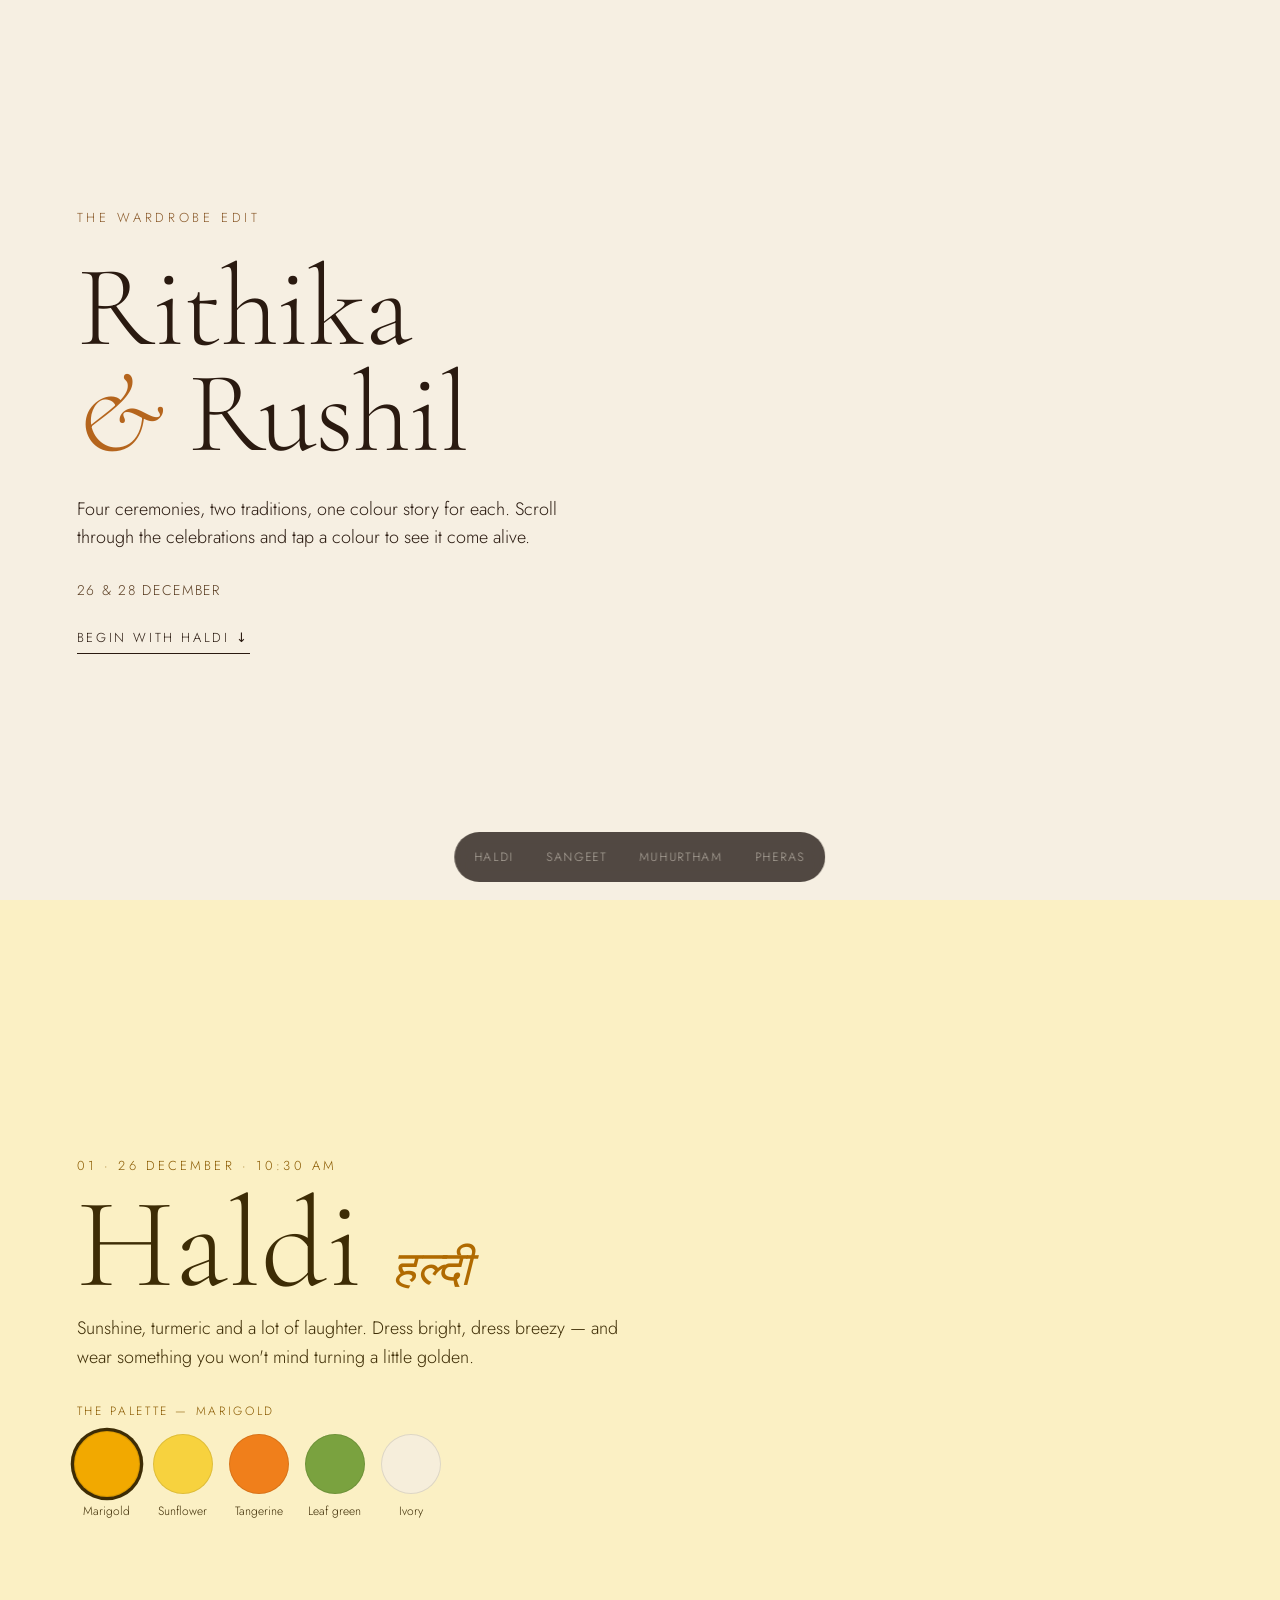
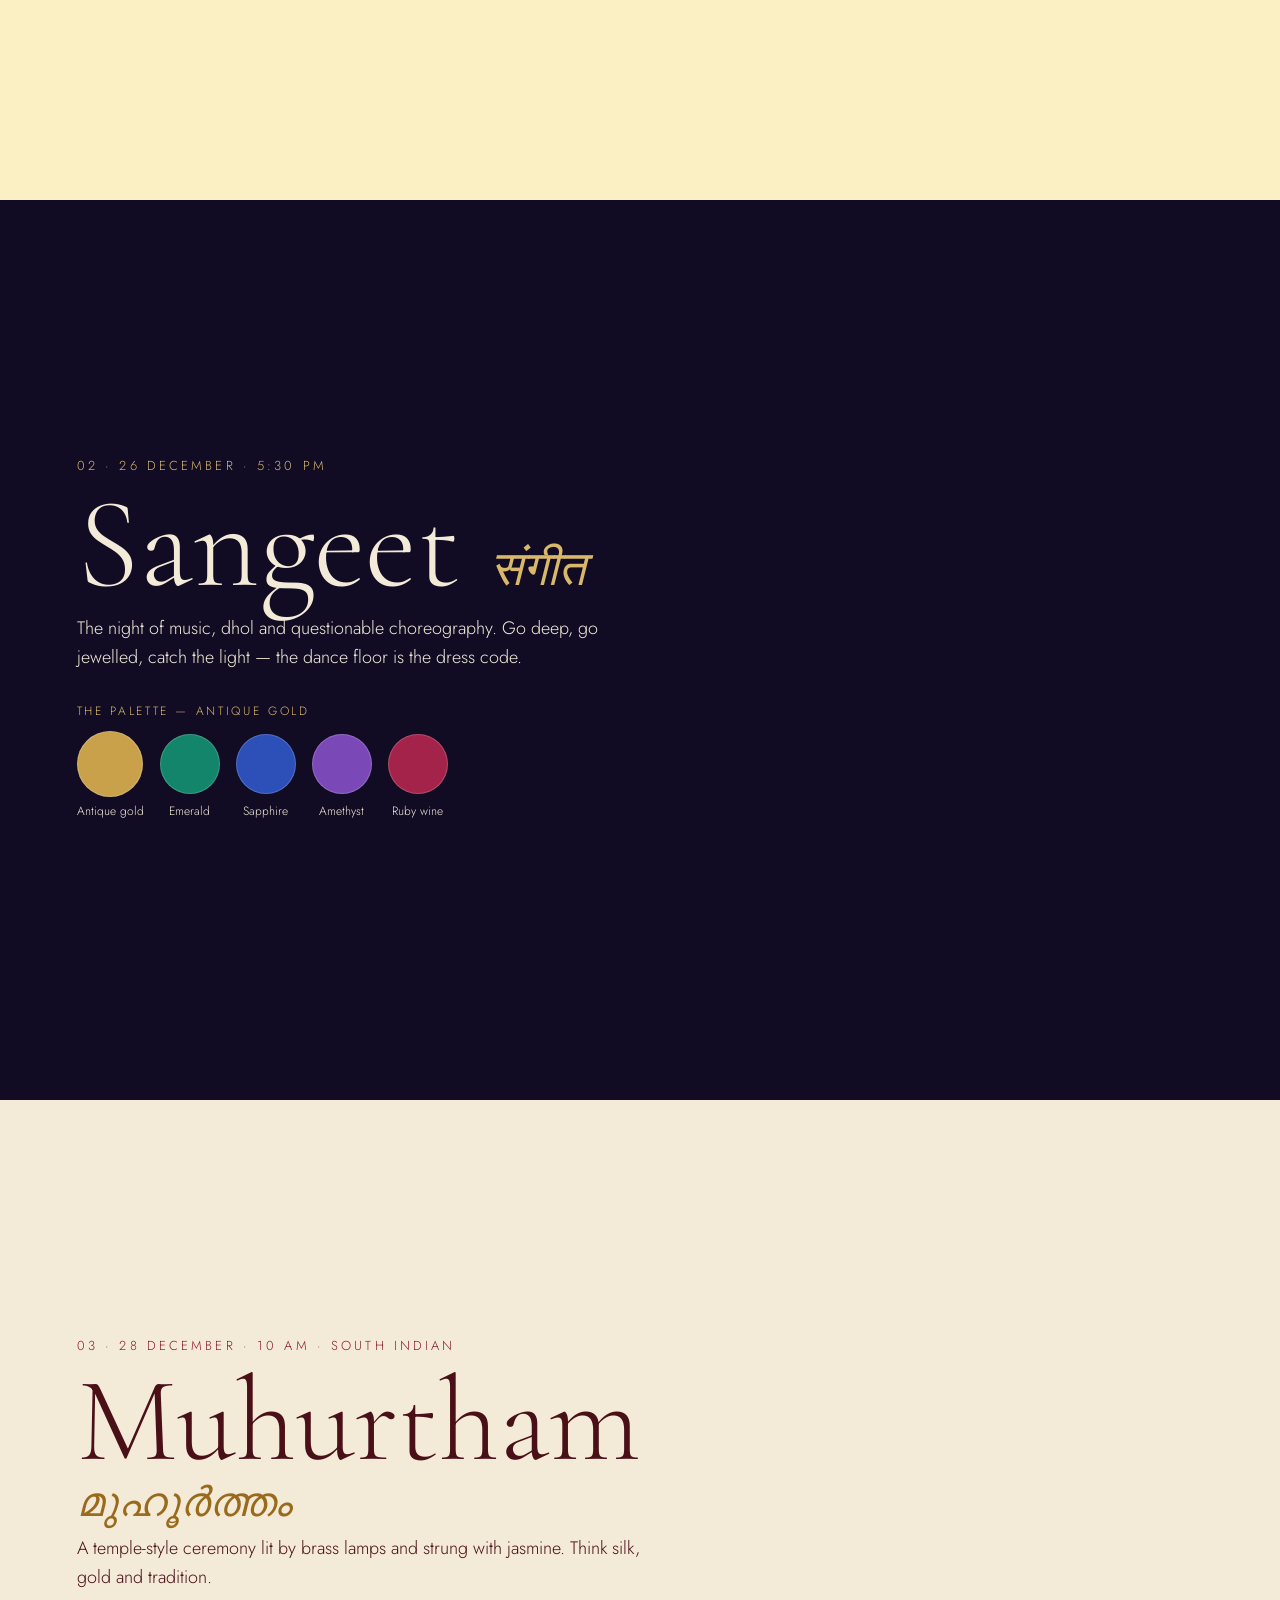
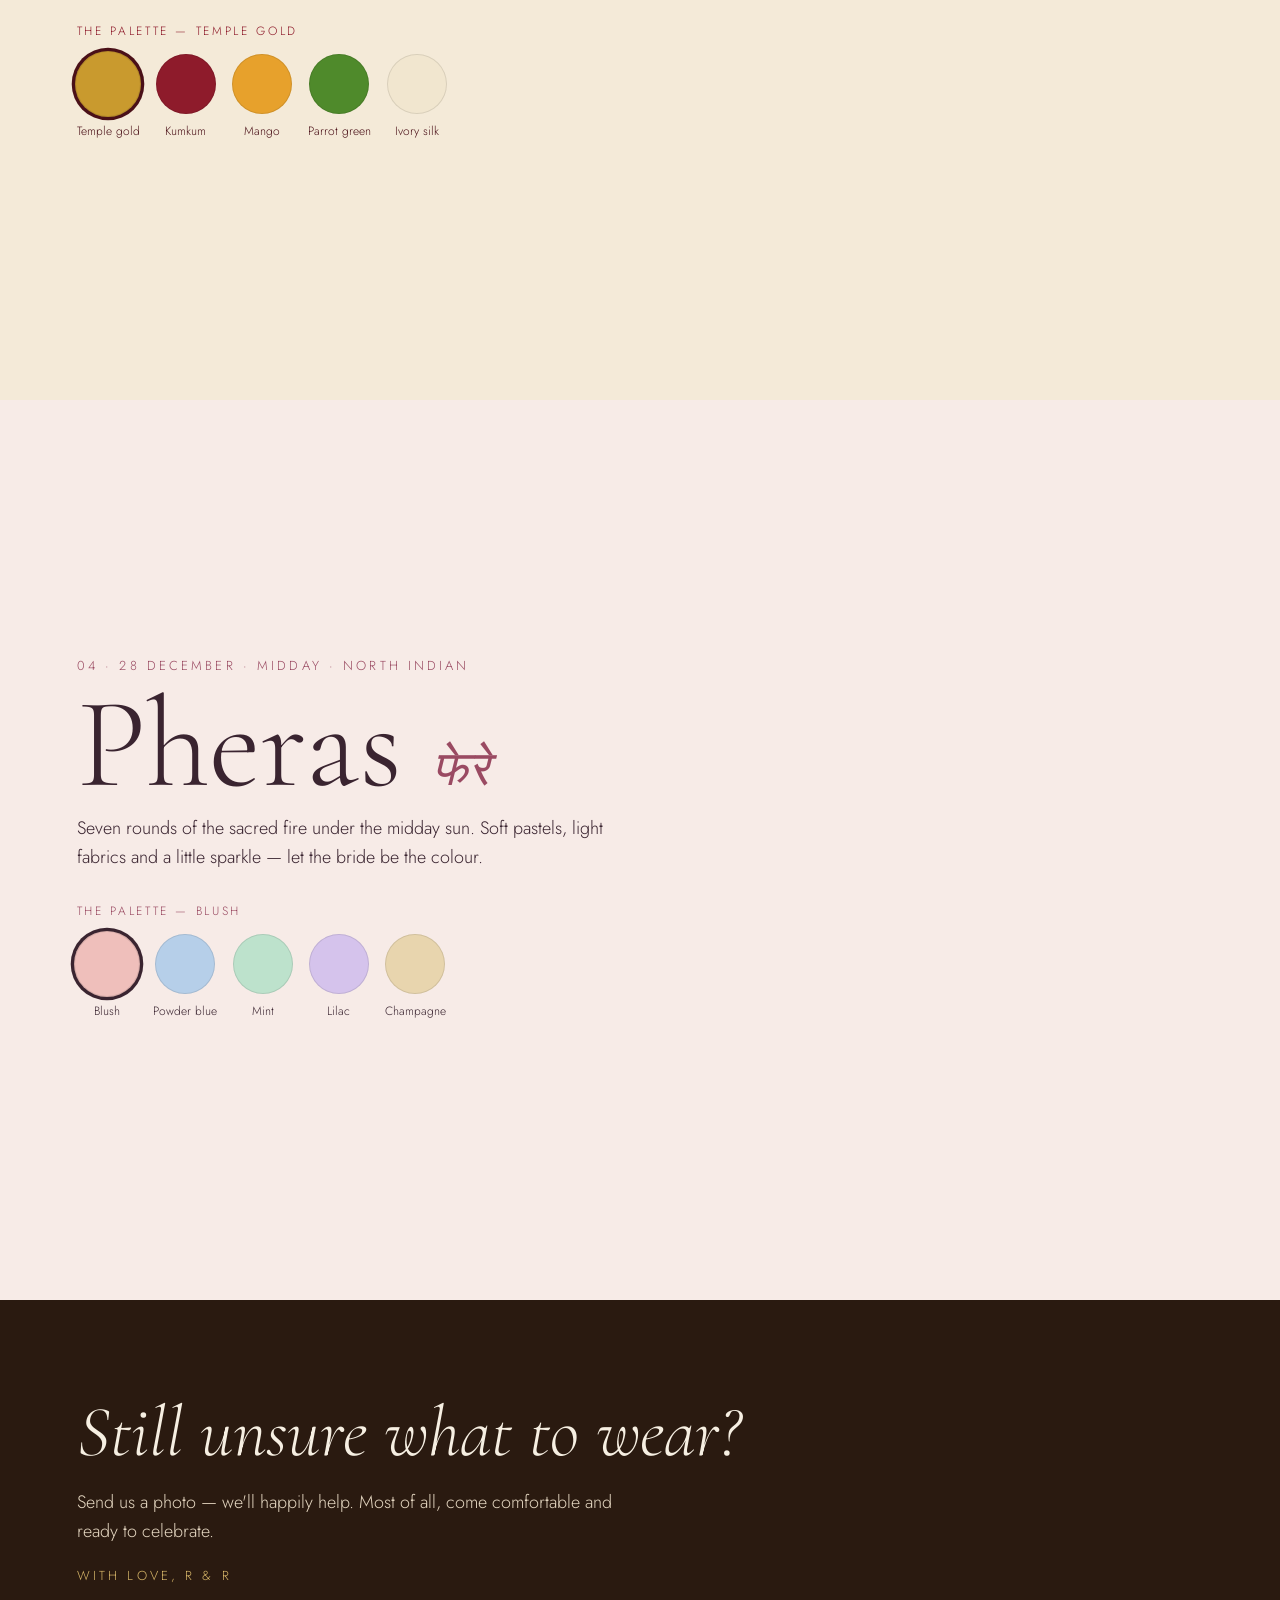
==== dress-code.html @ dcc8dc9f "Add a dress-code page with a colour palette per ceremony Built from the "Dress Code A - Motifs" desi" ====
<!DOCTYPE html>
<html lang="en">
<head>
<meta charset="utf-8">
<meta name="viewport" content="width=device-width, initial-scale=1">
<title>Dress Code · Rithika &amp; Rushil</title>
<meta name="description" content="What to wear to each of our wedding celebrations.">
<meta name="theme-color" content="#2a1a10">
<link rel="icon" type="image/svg+xml" href="/assets/rr.svg">
<link rel="icon" type="image/png" sizes="32x32" href="/assets/web/icon-32.png">
<link rel="apple-touch-icon" href="/assets/web/icon-180.png">
<link rel="preconnect" href="https://fonts.googleapis.com">
<link href="https://fonts.googleapis.com/css2?family=Cormorant+Garamond:ital,wght@0,300;0,400;0,500;1,300;1,400&family=Jost:wght@300;400;500&display=swap" rel="stylesheet">
<style>
html{scroll-behavior:smooth}
body{margin:0;background:#f6efe2;font-family:'Jost',system-ui,sans-serif;font-weight:300;-webkit-font-smoothing:antialiased}
a{color:inherit;text-decoration:none}
a:hover{color:#b5651d}
canvas{position:fixed;top:0;left:0;width:100vw;height:100vh;z-index:1;pointer-events:none;display:block}
nav{position:fixed;left:50%;bottom:18px;transform:translateX(-50%);z-index:5;display:flex;gap:4px;padding:6px;border-radius:999px;background:rgba(24,14,10,.74);backdrop-filter:blur(12px);-webkit-backdrop-filter:blur(12px);font-size:12px;letter-spacing:.14em;text-transform:uppercase;white-space:nowrap;max-width:calc(100vw - 24px);overflow-x:auto}
nav a{padding:10px 14px;border-radius:999px;color:#f6efe2;opacity:.6}
nav a.on{opacity:1;background:rgba(246,239,226,.16)}
nav a:hover{color:#f6efe2}
section{position:relative;min-height:100vh;display:flex;flex-wrap:wrap-reverse;align-items:center;gap:24px;padding:96px clamp(20px,6vw,96px) 120px;box-sizing:border-box}
.copy{position:relative;z-index:2;flex:1 1 420px;max-width:580px;display:flex;flex-direction:column;gap:30px}
.spacer{flex:1 1 420px;min-height:46vh}
.stack{display:flex;flex-direction:column;gap:12px}
.eyebrow{font-size:13px;letter-spacing:.24em;text-transform:uppercase}
h1,h2{margin:0;font-family:'Cormorant Garamond',serif;font-weight:300}
h2{font-size:clamp(64px,10vw,128px);line-height:.9}
h2 span{font-size:.38em;font-style:italic}
p{margin:0;font-size:18px;line-height:1.6;text-wrap:pretty}
.palette{display:flex;flex-direction:column;gap:14px}
.palette-label{font-size:12px;letter-spacing:.22em;text-transform:uppercase}
.swatches{display:flex;flex-wrap:wrap;gap:16px}
.swatches button{display:flex;flex-direction:column;align-items:center;gap:8px;background:none;border:0;padding:0;cursor:pointer;font:inherit;color:inherit}
.swatches button span:first-child{width:60px;height:60px;border-radius:50%;background:var(--c);box-shadow:inset 0 0 0 1px rgba(0,0,0,.1);transition:transform .2s}
.swatches button[aria-pressed=true] span:first-child{transform:scale(1.1);box-shadow:inset 0 0 0 1px rgba(0,0,0,.1),0 0 0 3px currentColor}
.swatches button span:last-child{font-size:12px}
.dark .swatches button span:first-child{box-shadow:inset 0 0 0 1px rgba(255,255,255,.18)}
.swatches button:focus-visible{outline:2px solid currentColor;outline-offset:4px;border-radius:8px}
footer{position:relative;z-index:2;background:#2a1a10;color:#f6efe2;padding:96px clamp(20px,6vw,96px) 140px;display:flex;flex-direction:column;gap:20px;align-items:flex-start}
</style>
</head>
<body>
<canvas id="scene"></canvas>

<nav>
<a href="#haldi">Haldi</a>
<a href="#sangeet">Sangeet</a>
<a href="#muhurtham">Muhurtham</a>
<a href="#pheras">Pheras</a>
</nav>

<section data-scene="0" style="background:#f6efe2;color:#2a1a10;padding-top:72px;padding-bottom:110px">
<div class="copy" style="max-width:600px;gap:28px">
<div class="eyebrow" style="letter-spacing:.28em;color:#8a5a2b">The wardrobe edit</div>
<h1 style="font-size:clamp(56px,9vw,124px);line-height:.92;letter-spacing:-.01em">Rithika<br><span style="font-style:italic;color:#b5651d">&amp;</span> Rushil</h1>
<p style="max-width:30em">Four ceremonies, two traditions, one colour story for each. Scroll through the celebrations and tap a colour to see it come alive.</p>
<div style="font-size:14px;letter-spacing:.12em;text-transform:uppercase;color:#5a3d22">26 &amp; 28 December</div>
<a href="#haldi" style="align-self:flex-start;font-size:13px;letter-spacing:.2em;text-transform:uppercase;border-bottom:1px solid #2a1a10;padding-bottom:6px">Begin with Haldi ↓</a>
</div>
<div class="spacer" data-spacer style="min-height:44vh"></div>
</section>

<section id="haldi" data-scene="1" style="background:#fbf0c4;color:#3d2c05">
<div class="copy">
<div class="stack">
<div class="eyebrow" style="color:#8a5a00">01 · 26 December · 10:30 AM</div>
<h2>Haldi <span style="color:#b06a00">हल्दी</span></h2>
<p>Sunshine, turmeric and a lot of laughter. Dress bright, dress breezy — and wear something you won't mind turning a little golden.</p>
</div>
<div class="palette">
<div class="palette-label" style="color:#8a5a00">The palette — <span aria-live="polite" data-picked>Marigold</span></div>
<div class="swatches" data-ev="1">
<button aria-pressed="true" style="--c:#f2a900"><span></span><span>Marigold</span></button>
<button aria-pressed="false" style="--c:#f7d23e"><span></span><span>Sunflower</span></button>
<button aria-pressed="false" style="--c:#f07f1b"><span></span><span>Tangerine</span></button>
<button aria-pressed="false" style="--c:#7aa23f"><span></span><span>Leaf green</span></button>
<button aria-pressed="false" style="--c:#f6eedb"><span></span><span>Ivory</span></button>
</div>
</div>
</div>
<div class="spacer" data-spacer></div>
</section>

<section id="sangeet" class="dark" data-scene="2" style="background:#110c24;color:#f3ead8">
<div class="copy">
<div class="stack">
<div class="eyebrow" style="color:#d9b86a">02 · 26 December · 5:30 PM</div>
<h2>Sangeet <span style="color:#d9b86a">संगीत</span></h2>
<p>The night of music, dhol and questionable choreography. Go deep, go jewelled, catch the light — the dance floor is the dress code.</p>
</div>
<div class="palette">
<div class="palette-label" style="color:#d9b86a">The palette — <span aria-live="polite" data-picked>Antique gold</span></div>
<div class="swatches" data-ev="2">
<button aria-pressed="true" style="--c:#c9a14a"><span></span><span>Antique gold</span></button>
<button aria-pressed="false" style="--c:#13856a"><span></span><span>Emerald</span></button>
<button aria-pressed="false" style="--c:#2c4fb8"><span></span><span>Sapphire</span></button>
<button aria-pressed="false" style="--c:#7b48b8"><span></span><span>Amethyst</span></button>
<button aria-pressed="false" style="--c:#a3234a"><span></span><span>Ruby wine</span></button>
</div>
</div>
</div>
<div class="spacer" data-spacer></div>
</section>

<section id="muhurtham" data-scene="3" style="background:#f4ead8;color:#4a1018">
<div class="copy">
<div class="stack">
<div class="eyebrow" style="color:#8e1b2b">03 · 28 December · 10 AM · South Indian</div>
<h2 style="font-size:clamp(60px,9.4vw,120px)">Muhurtham <span style="display:block;font-size:.34em;color:#9a6a1c;margin-top:10px">മുഹൂർത്തം</span></h2>
<p>A temple-style ceremony lit by brass lamps and strung with jasmine. Think silk, gold and tradition.</p>
</div>
<div class="palette">
<div class="palette-label" style="color:#8e1b2b">The palette — <span aria-live="polite" data-picked>Temple gold</span></div>
<div class="swatches" data-ev="3">
<button aria-pressed="true" style="--c:#c99a2e"><span></span><span>Temple gold</span></button>
<button aria-pressed="false" style="--c:#8e1b2b"><span></span><span>Kumkum</span></button>
<button aria-pressed="false" style="--c:#e7a12c"><span></span><span>Mango</span></button>
<button aria-pressed="false" style="--c:#4f8a2b"><span></span><span>Parrot green</span></button>
<button aria-pressed="false" style="--c:#f1e6cf"><span></span><span>Ivory silk</span></button>
</div>
</div>
</div>
<div class="spacer" data-spacer></div>
</section>

<section id="pheras" data-scene="4" style="background:#f7ebe7;color:#3a2430">
<div class="copy">
<div class="stack">
<div class="eyebrow" style="color:#9a4a62">04 · 28 December · Midday · North Indian</div>
<h2>Pheras <span style="color:#9a4a62">फेरे</span></h2>
<p>Seven rounds of the sacred fire under the midday sun. Soft pastels, light fabrics and a little sparkle — let the bride be the colour.</p>
</div>
<div class="palette">
<div class="palette-label" style="color:#9a4a62">The palette — <span aria-live="polite" data-picked>Blush</span></div>
<div class="swatches" data-ev="4">
<button aria-pressed="true" style="--c:#efbfbb"><span></span><span>Blush</span></button>
<button aria-pressed="false" style="--c:#b6cfe9"><span></span><span>Powder blue</span></button>
<button aria-pressed="false" style="--c:#bde2cc"><span></span><span>Mint</span></button>
<button aria-pressed="false" style="--c:#d5c3ec"><span></span><span>Lilac</span></button>
<button aria-pressed="false" style="--c:#e8d5ae"><span></span><span>Champagne</span></button>
</div>
</div>
</div>
<div class="spacer" data-spacer></div>
</section>

<footer>
<div style="font-family:'Cormorant Garamond',serif;font-weight:300;font-size:clamp(40px,6vw,72px);line-height:1;font-style:italic">Still unsure what to wear?</div>
<p style="max-width:32em;color:#e4d6c0">Send us a photo — we'll happily help. Most of all, come comfortable and ready to celebrate.</p>
<div class="eyebrow" style="color:#d9b86a">With love, R &amp; R</div>
</footer>

<script type="module">
const canvas = document.getElementById('scene');
const navLinks = document.querySelectorAll('nav a');
const secs = document.querySelectorAll('[data-scene]');
const mouse = { x: 0, y: 0 };
// The scene still renders when reduced motion is asked for; it just holds still.
const speed = matchMedia('(prefers-reduced-motion: reduce)').matches ? 0 : 1;
let THREE, tintTargets, active = -1;

addEventListener('pointermove', e => { mouse.x = e.clientX / innerWidth - 0.5; mouse.y = e.clientY / innerHeight - 0.5; });

// Swatches work without the 3D scene; they just also retint it once it loads.
document.querySelectorAll('.swatches').forEach(group => {
  const ev = +group.dataset.ev;
  const label = group.parentElement.querySelector('[data-picked]');
  group.addEventListener('click', e => {
    const btn = e.target.closest('button'); if (!btn) return;
    group.querySelectorAll('button').forEach(b => b.setAttribute('aria-pressed', b === btn));
    label.textContent = btn.lastElementChild.textContent;
    if (tintTargets) tintTargets[ev] = new THREE.Color(btn.style.getPropertyValue('--c').trim());
  });
});

const setActive = i => {
  if (i === active) return;
  active = i;
  navLinks.forEach((a, k) => a.classList.toggle('on', k + 1 === i));
};

init().catch(e => console.warn('3D failed', e));

async function init() {
  THREE = await import('https://esm.sh/three@0.160.0');
  const { RoomEnvironment } = await import('https://esm.sh/three@0.160.0/examples/jsm/environments/RoomEnvironment.js');
  const renderer = new THREE.WebGLRenderer({ canvas, alpha: true, antialias: true });
  renderer.setPixelRatio(Math.min(devicePixelRatio, 2));
  renderer.outputColorSpace = THREE.SRGBColorSpace;
  renderer.toneMapping = THREE.ACESFilmicToneMapping;
  const scene = new THREE.Scene();
  const pmrem = new THREE.PMREMGenerator(renderer);
  scene.environment = pmrem.fromScene(new RoomEnvironment(), 0.04).texture;
  const camera = new THREE.PerspectiveCamera(35, 1, 0.1, 100);
  camera.position.set(0, 0, 10);
  scene.add(new THREE.HemisphereLight(0xfff4e0, 0x553322, 0.9));
  const key = new THREE.DirectionalLight(0xffffff, 1.6); key.position.set(3, 5, 6); scene.add(key);
  const rim = new THREE.DirectionalLight(0xffd9a0, 0.8); rim.position.set(-4, 2, -3); scene.add(rim);

  const C = c => new THREE.Color(c);
  const dummy = new THREE.Object3D();
  const groups = [], updaters = [], tintMats = [];
  tintTargets = [null, C('#f2a900'), C('#c9a14a'), C('#c99a2e'), C('#efbfbb')];
  // Pick up anything tapped while three.js was still loading.
  document.querySelectorAll('.swatches').forEach(g => { tintTargets[+g.dataset.ev] = C(g.querySelector('[aria-pressed=true]').style.getPropertyValue('--c').trim()); });

  // 0 — Rings
  {
    const g = new THREE.Group();
    const gold = new THREE.MeshPhysicalMaterial({ color: '#d8a845', metalness: 1, roughness: 0.18, clearcoat: 0.6 });
    const ringGeo = new THREE.TorusGeometry(1, 0.11, 48, 160);
    const r1 = new THREE.Mesh(ringGeo, gold); r1.position.x = -0.45;
    const r2 = new THREE.Mesh(ringGeo, gold); r2.position.x = 0.45; r2.rotation.y = Math.PI / 2.4;
    const gem = new THREE.Mesh(new THREE.OctahedronGeometry(0.28, 0),
      new THREE.MeshPhysicalMaterial({ color: '#ffffff', metalness: 0, roughness: 0, transmission: 1, ior: 2.2, thickness: 0.6 }));
    gem.position.set(-0.45, 1.18, 0); gem.scale.y = 1.3;
    const inner = new THREE.Group(); inner.add(r1, r2, gem); g.add(inner);
    updaters[0] = t => { inner.rotation.y = t * 0.35; inner.rotation.x = Math.sin(t * 0.5) * 0.25; inner.position.y = Math.sin(t * 0.9) * 0.08; gem.rotation.y = t; };
    groups.push(g);
  }

  // 1 — Marigolds
  {
    const g = new THREE.Group();
    const mat = new THREE.MeshStandardMaterial({ color: '#f2a900', roughness: 0.55 });
    tintMats[1] = [mat];
    const petal = new THREE.SphereGeometry(1, 8, 6);
    const flowers = [];
    const make = (rad, n, x, y, z) => {
      const m = new THREE.InstancedMesh(petal, mat, n);
      const golden = Math.PI * (3 - Math.sqrt(5));
      for (let i = 0; i < n; i++) {
        const yy = 1 - (i / (n - 1)) * 1.7, r = Math.sqrt(Math.max(0, 1 - yy * yy)), th = i * golden;
        const p = new THREE.Vector3(r * Math.cos(th), yy, r * Math.sin(th)).multiplyScalar(rad * 0.82);
        dummy.position.copy(p); dummy.lookAt(p.clone().multiplyScalar(2));
        dummy.rotateZ(Math.random() * Math.PI);
        dummy.scale.set(rad * 0.2, rad * 0.06, rad * 0.34);
        dummy.updateMatrix(); m.setMatrixAt(i, dummy.matrix);
        const l = 0.72 + Math.random() * 0.28; m.setColorAt(i, new THREE.Color(l, l * (0.88 + Math.random() * 0.12), l * 0.85));
      }
      const f = new THREE.Group(); f.add(m); f.position.set(x, y, z); g.add(f); flowers.push(f);
    };
    make(1.05, 420, 0, 0.15, 0);
    make(0.62, 220, 1.15, -0.95, 0.5);
    make(0.5, 180, -1.05, 1.0, -0.4);
    make(0.4, 140, -0.9, -1.15, 0.6);
    const drop = new THREE.InstancedMesh(new THREE.SphereGeometry(1, 12, 10), new THREE.MeshStandardMaterial({ color: '#f5c518', roughness: 0.3 }), 26);
    const dd = [];
    for (let i = 0; i < 26; i++) dd.push({ a: Math.random() * 6.28, r: 1.6 + Math.random() * 0.9, y: (Math.random() - 0.5) * 3, s: 0.03 + Math.random() * 0.06, v: 0.2 + Math.random() * 0.4 });
    g.add(drop);
    updaters[1] = t => {
      flowers.forEach((f, i) => { f.rotation.y = t * (0.25 + i * 0.07); f.rotation.x = Math.sin(t * 0.7 + i) * 0.2; f.position.y += Math.sin(t * 1.1 + i * 2) * 0.0015; });
      dd.forEach((d, i) => { const a = d.a + t * d.v; dummy.position.set(Math.cos(a) * d.r, d.y + Math.sin(t + i) * 0.2, Math.sin(a) * d.r); dummy.rotation.set(0, 0, 0); dummy.scale.setScalar(d.s); dummy.updateMatrix(); drop.setMatrixAt(i, dummy.matrix); });
      drop.instanceMatrix.needsUpdate = true;
    };
    groups.push(g);
  }

  // 2 — Mirror ball + orbiting jewels
  {
    const g = new THREE.Group();
    const ballMat = new THREE.MeshStandardMaterial({ color: '#c9a14a', metalness: 1, roughness: 0.12, flatShading: true });
    tintMats[2] = [ballMat];
    const ball = new THREE.Mesh(new THREE.IcosahedronGeometry(1.15, 3), ballMat);
    const string = new THREE.Mesh(new THREE.CylinderGeometry(0.012, 0.012, 3), new THREE.MeshStandardMaterial({ color: '#c9a14a', metalness: 1, roughness: 0.3 }));
    string.position.y = 2.6;
    g.add(ball, string);
    const jewelCols = ['#13856a', '#2c4fb8', '#7b48b8', '#a3234a', '#d9b86a', '#13856a', '#2c4fb8'];
    const gems = jewelCols.map((c, i) => {
      const m = new THREE.Mesh(i % 2 ? new THREE.OctahedronGeometry(0.2) : new THREE.IcosahedronGeometry(0.17, 0),
        new THREE.MeshPhysicalMaterial({ color: c, emissive: c, emissiveIntensity: 0.55, metalness: 0.3, roughness: 0.08, clearcoat: 1 }));
      g.add(m); return m;
    });
    const pl1 = new THREE.PointLight('#7b48b8', 8, 8); const pl2 = new THREE.PointLight('#13856a', 8, 8);
    g.add(pl1, pl2);
    updaters[2] = t => {
      ball.rotation.y = t * 0.5;
      gems.forEach((m, i) => { const a = t * 0.55 + i * (Math.PI * 2 / gems.length); m.position.set(Math.cos(a) * 1.95, Math.sin(a * 2 + i) * 0.55, Math.sin(a) * 1.95); m.rotation.set(t + i, t * 1.3, 0); });
      pl1.position.set(Math.cos(t) * 2.5, 1, Math.sin(t) * 2.5); pl2.position.set(Math.cos(t + 3) * 2.5, -1, Math.sin(t + 3) * 2.5);
    };
    groups.push(g);
  }

  // 3 — Kuthuvilakku (brass lamp) + jasmine
  {
    const g = new THREE.Group();
    const brass = new THREE.MeshStandardMaterial({ color: '#c99a2e', metalness: 1, roughness: 0.26, side: THREE.DoubleSide });
    tintMats[3] = [brass];
    const prof = [[0,0],[1.0,0],[1.06,0.07],[0.98,0.15],[0.55,0.24],[0.28,0.4],[0.18,0.6],[0.32,0.76],[0.17,0.92],[0.12,1.3],[0.21,1.44],[0.12,1.58],[0.1,2.2],[0.24,2.34],[0.1,2.48],[0.14,2.58],[0.72,2.7],[0.86,2.84],[0.8,2.9],[0.16,2.78],[0.09,3.0],[0.2,3.18],[0.16,3.34],[0.05,3.62],[0,3.74]];
    const lamp = new THREE.Mesh(new THREE.LatheGeometry(prof.map(p => new THREE.Vector2(p[0], p[1])), 72), brass);
    const inner = new THREE.Group(); inner.add(lamp); inner.position.y = -1.85; g.add(inner);
    const flameMat = new THREE.MeshBasicMaterial({ color: '#ffd27a' });
    const flames = [];
    for (let k = 0; k < 5; k++) {
      const a = k / 5 * Math.PI * 2;
      const f = new THREE.Mesh(new THREE.SphereGeometry(1, 16, 12), flameMat);
      f.position.set(Math.cos(a) * 0.8, 3.02, Math.sin(a) * 0.8); f.scale.set(0.06, 0.15, 0.06);
      inner.add(f); flames.push(f);
    }
    const glow = new THREE.PointLight('#ffb347', 6, 5); glow.position.y = 3.2; inner.add(glow);
    const jas = new THREE.InstancedMesh(new THREE.SphereGeometry(1, 10, 8), new THREE.MeshStandardMaterial({ color: '#fbf8ef', roughness: 0.5 }), 140);
    inner.add(jas);
    updaters[3] = t => {
      lamp.rotation.y = t * 0.2;
      flames.forEach((f, i) => { const s = 1 + Math.sin(t * 13 + i * 2.1) * 0.12 + Math.sin(t * 7.3 + i) * 0.08; f.scale.set(0.06, 0.15 * s, 0.06); });
      glow.intensity = 6 + Math.sin(t * 11) * 0.8;
      for (let i = 0; i < 140; i++) {
        const a = i / 140 * Math.PI * 2 + t * 0.15;
        const droop = Math.abs(Math.sin(a * 3)) * 0.35;
        dummy.position.set(Math.cos(a) * 1.3, 0.55 - droop, Math.sin(a) * 1.3);
        dummy.rotation.set(0, 0, 0); dummy.scale.set(0.05, 0.075, 0.05); dummy.updateMatrix(); jas.setMatrixAt(i, dummy.matrix);
      }
      jas.instanceMatrix.needsUpdate = true;
    };
    groups.push(g);
  }

  // 4 — Draped fabric + rose petals
  {
    const g = new THREE.Group();
    const mkCloth = (col, w, h) => {
      const geo = new THREE.PlaneGeometry(w, h, 36, 52);
      const mat = new THREE.MeshPhysicalMaterial({ color: col, roughness: 0.55, sheen: 1, sheenColor: new THREE.Color('#ffffff'), sheenRoughness: 0.4, side: THREE.DoubleSide });
      const m = new THREE.Mesh(geo, mat); m.userData.base = geo.attributes.position.array.slice(); return m;
    };
    const front = mkCloth('#efbfbb', 2.4, 3.6), back = mkCloth('#e8d5ae', 2.4, 3.6);
    back.position.set(0.55, 0.2, -0.6); back.rotation.y = -0.35; front.rotation.y = 0.2;
    tintMats[4] = [front.material];
    g.add(back, front);
    const petals = new THREE.InstancedMesh(new THREE.SphereGeometry(1, 10, 6), new THREE.MeshStandardMaterial({ color: '#e58fa0', roughness: 0.6, side: THREE.DoubleSide }), 46);
    const pd = []; for (let i = 0; i < 46; i++) pd.push({ a: Math.random() * 6.28, r: 1.5 + Math.random(), y: Math.random() * 4 - 2, v: 0.15 + Math.random() * 0.3, s: 0.06 + Math.random() * 0.05 });
    g.add(petals);
    const wave = (m, t, ph) => {
      const pos = m.geometry.attributes.position, b = m.userData.base;
      for (let i = 0; i < pos.count; i++) {
        const x = b[i * 3], y = b[i * 3 + 1];
        const hang = (1.8 - y) / 3.6;
        pos.array[i * 3 + 2] = Math.sin(x * 1.7 + t * 1.3 + ph) * 0.22 * hang + Math.sin(y * 1.2 + t * 0.9 + ph) * 0.14 * hang + Math.cos(x * 3.1 + y * 0.7 + t) * 0.05;
        pos.array[i * 3] = x + Math.sin(y * 0.9 + t * 0.7 + ph) * 0.08 * hang;
      }
      pos.needsUpdate = true; m.geometry.computeVertexNormals();
    };
    updaters[4] = t => {
      wave(front, t, 0); wave(back, t, 1.7);
      pd.forEach((p, i) => { const a = p.a + t * p.v * 0.6; const y = ((p.y - t * p.v * 0.5 + 2) % 4 + 4) % 4 - 2; dummy.position.set(Math.cos(a) * p.r, y, Math.sin(a) * p.r); dummy.rotation.set(t * p.v * 3 + i, t * p.v * 2, i); dummy.scale.set(p.s, p.s * 0.25, p.s * 1.3); dummy.updateMatrix(); petals.setMatrixAt(i, dummy.matrix); });
      petals.instanceMatrix.needsUpdate = true;
    };
    groups.push(g);
  }

  groups.forEach(g => scene.add(g));

  // Global petal rain
  const accents = [C('#d8a845'), C('#f2a900'), C('#c9a14a'), C('#f3efe2'), C('#e58fa0')];
  const rainMat = new THREE.MeshStandardMaterial({ color: '#f2a900', roughness: 0.6, side: THREE.DoubleSide, transparent: true, opacity: 0.9 });
  const RN = 70;
  const rain = new THREE.InstancedMesh(new THREE.SphereGeometry(1, 8, 6), rainMat, RN);
  const rd = []; for (let i = 0; i < RN; i++) rd.push({ x: Math.random(), y: Math.random(), z: -4 + Math.random() * 5, v: 0.05 + Math.random() * 0.08, s: 0.05 + Math.random() * 0.05, sw: Math.random() * 6 });
  scene.add(rain);

  const clamp = v => Math.max(0, Math.min(1, v));
  let last = performance.now(), time = 0, w0 = 0, h0 = 0;
  const loop = now => {
    requestAnimationFrame(loop);
    const dt = Math.min(0.05, (now - last) / 1000); last = now;
    time += dt * speed;
    const vw = innerWidth, vh = innerHeight;
    if (vw !== w0 || vh !== h0) { w0 = vw; h0 = vh; renderer.setSize(vw, vh, false); camera.aspect = vw / vh; camera.updateProjectionMatrix(); }
    const aspect = vw / vh, mobile = aspect < 0.9;
    const visH = 2 * Math.tan(THREE.MathUtils.degToRad(17.5)) * 10, visW = visH * aspect;
    let best = 0, bestW = -1;
    secs.forEach((sec, i) => {
      const g = groups[i]; if (!g) return;
      let w, x, y, base;
      if (!mobile) {
        const r = sec.getBoundingClientRect(), mid = vh / 2;
        const d = r.top > mid ? (r.top - mid) / vh : r.bottom < mid ? (r.bottom - mid) / vh : 0;
        w = clamp(1 - Math.abs(d) * 1.7); x = visW * 0.24; y = -d * visH; base = Math.max(0.7, Math.min(1.1, visW / 11));
      } else {
        const r = sec.querySelector('[data-spacer]').getBoundingClientRect(), sy = r.top + r.height / 2;
        w = clamp(Math.min(sy + 0.15 * vh, 1.15 * vh - sy) / (0.35 * vh)); x = 0; y = (0.5 - sy / vh) * visH; base = Math.max(0.5, Math.min(0.8, visW / 4.6));
      }
      const e = w * w * (3 - 2 * w);
      g.visible = e > 0.004;
      if (w > bestW) { bestW = w; best = i; }
      if (!g.visible) return;
      g.scale.setScalar(base * e);
      g.position.set(x + mouse.x * 0.3, y - mouse.y * 0.2, 0);
      g.rotation.y = (1 - e) * 1.8 + mouse.x * 0.35;
      g.rotation.x = mouse.y * 0.15;
      updaters[i](time);
      (tintMats[i] || []).forEach(m => m.color.lerp(tintTargets[i], 0.08));
    });
    setActive(best);

    const target = best > 0 && tintTargets[best] ? tintTargets[best] : accents[best];
    rainMat.color.lerp(best === 3 ? accents[3] : target, 0.05);
    rd.forEach((p, i) => {
      p.y -= p.v * dt * speed * 0.6; if (p.y < -0.1) { p.y = 1.1; p.x = Math.random(); }
      const zs = (10 - p.z) / 10;
      dummy.position.set((p.x - 0.5) * visW * zs + Math.sin(time + p.sw) * 0.3, (p.y - 0.5) * visH * zs, p.z);
      dummy.rotation.set(time * 1.3 + p.sw, time * 0.9 + i, p.sw);
      dummy.scale.set(p.s, p.s * 0.3, p.s * 1.4); dummy.updateMatrix(); rain.setMatrixAt(i, dummy.matrix);
    });
    rain.instanceMatrix.needsUpdate = true;
    renderer.render(scene, camera);
  };
  requestAnimationFrame(loop);
}
</script>
</body>
</html>
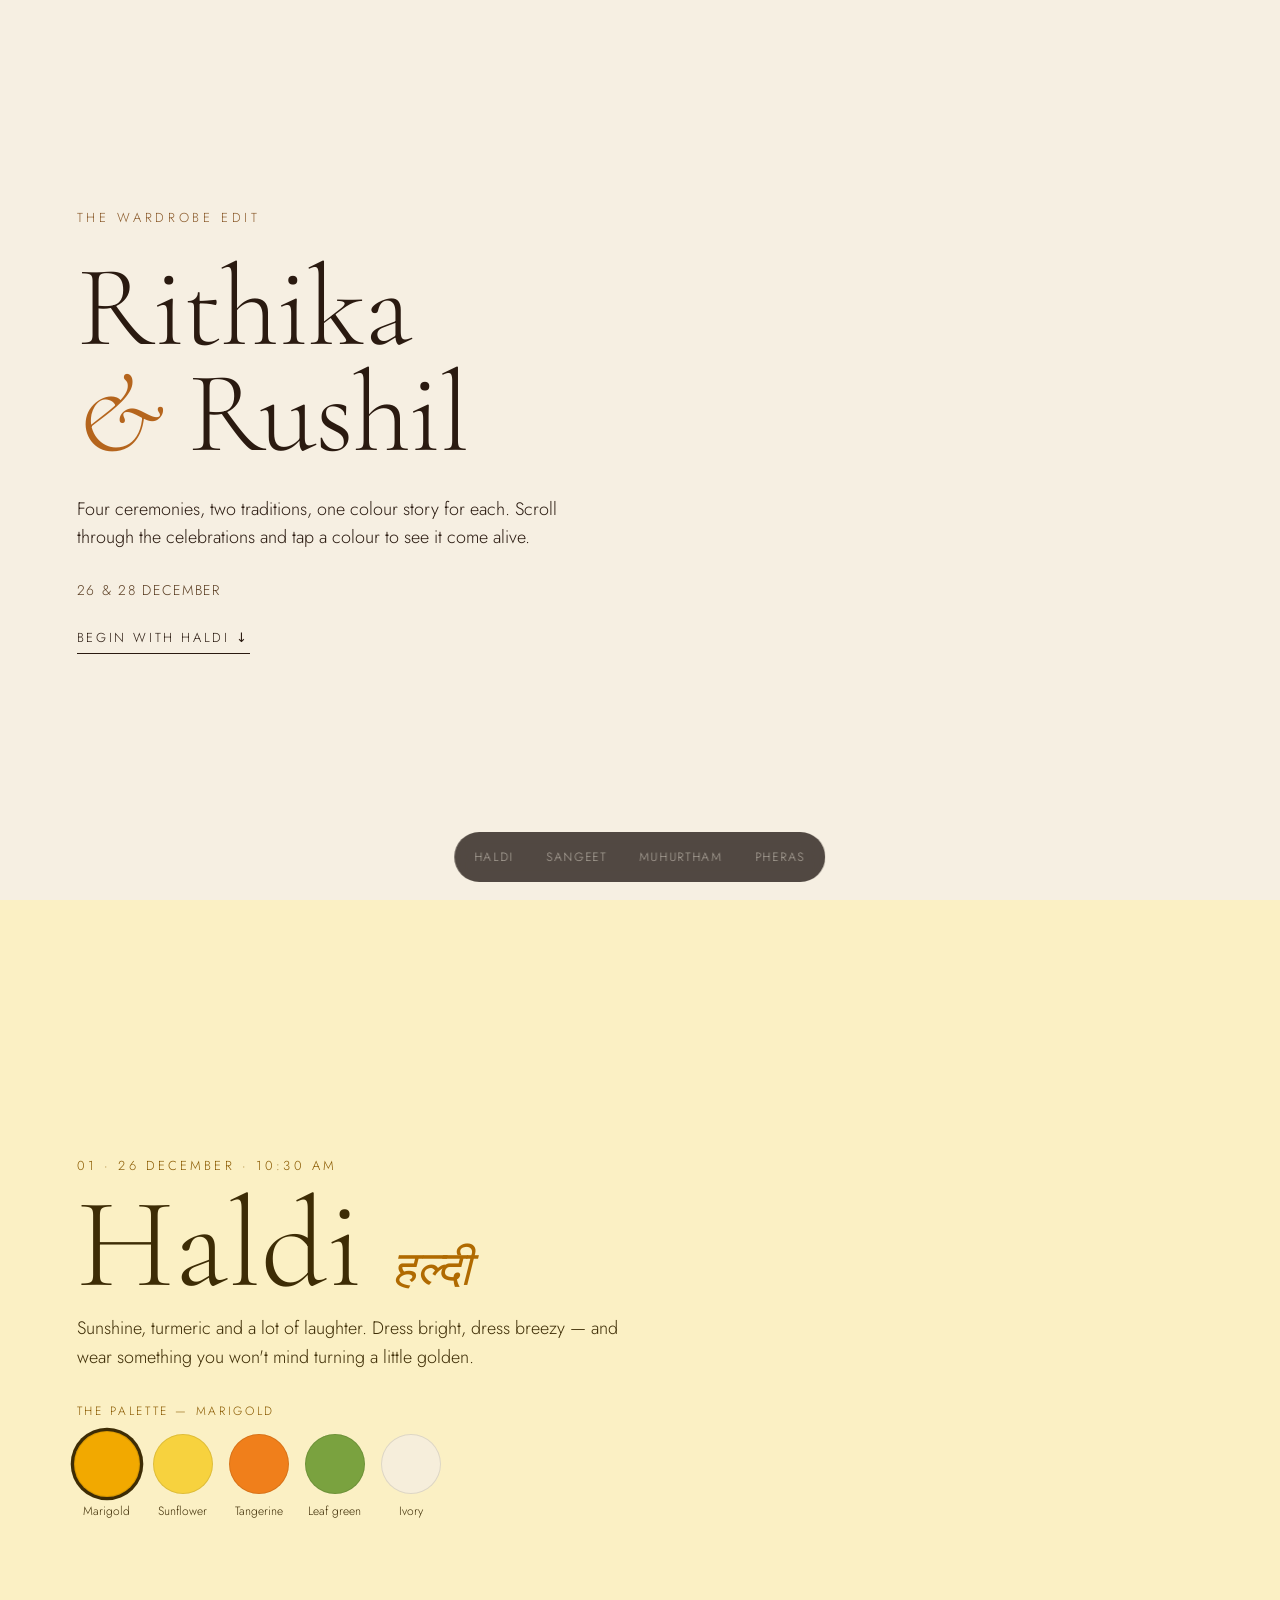
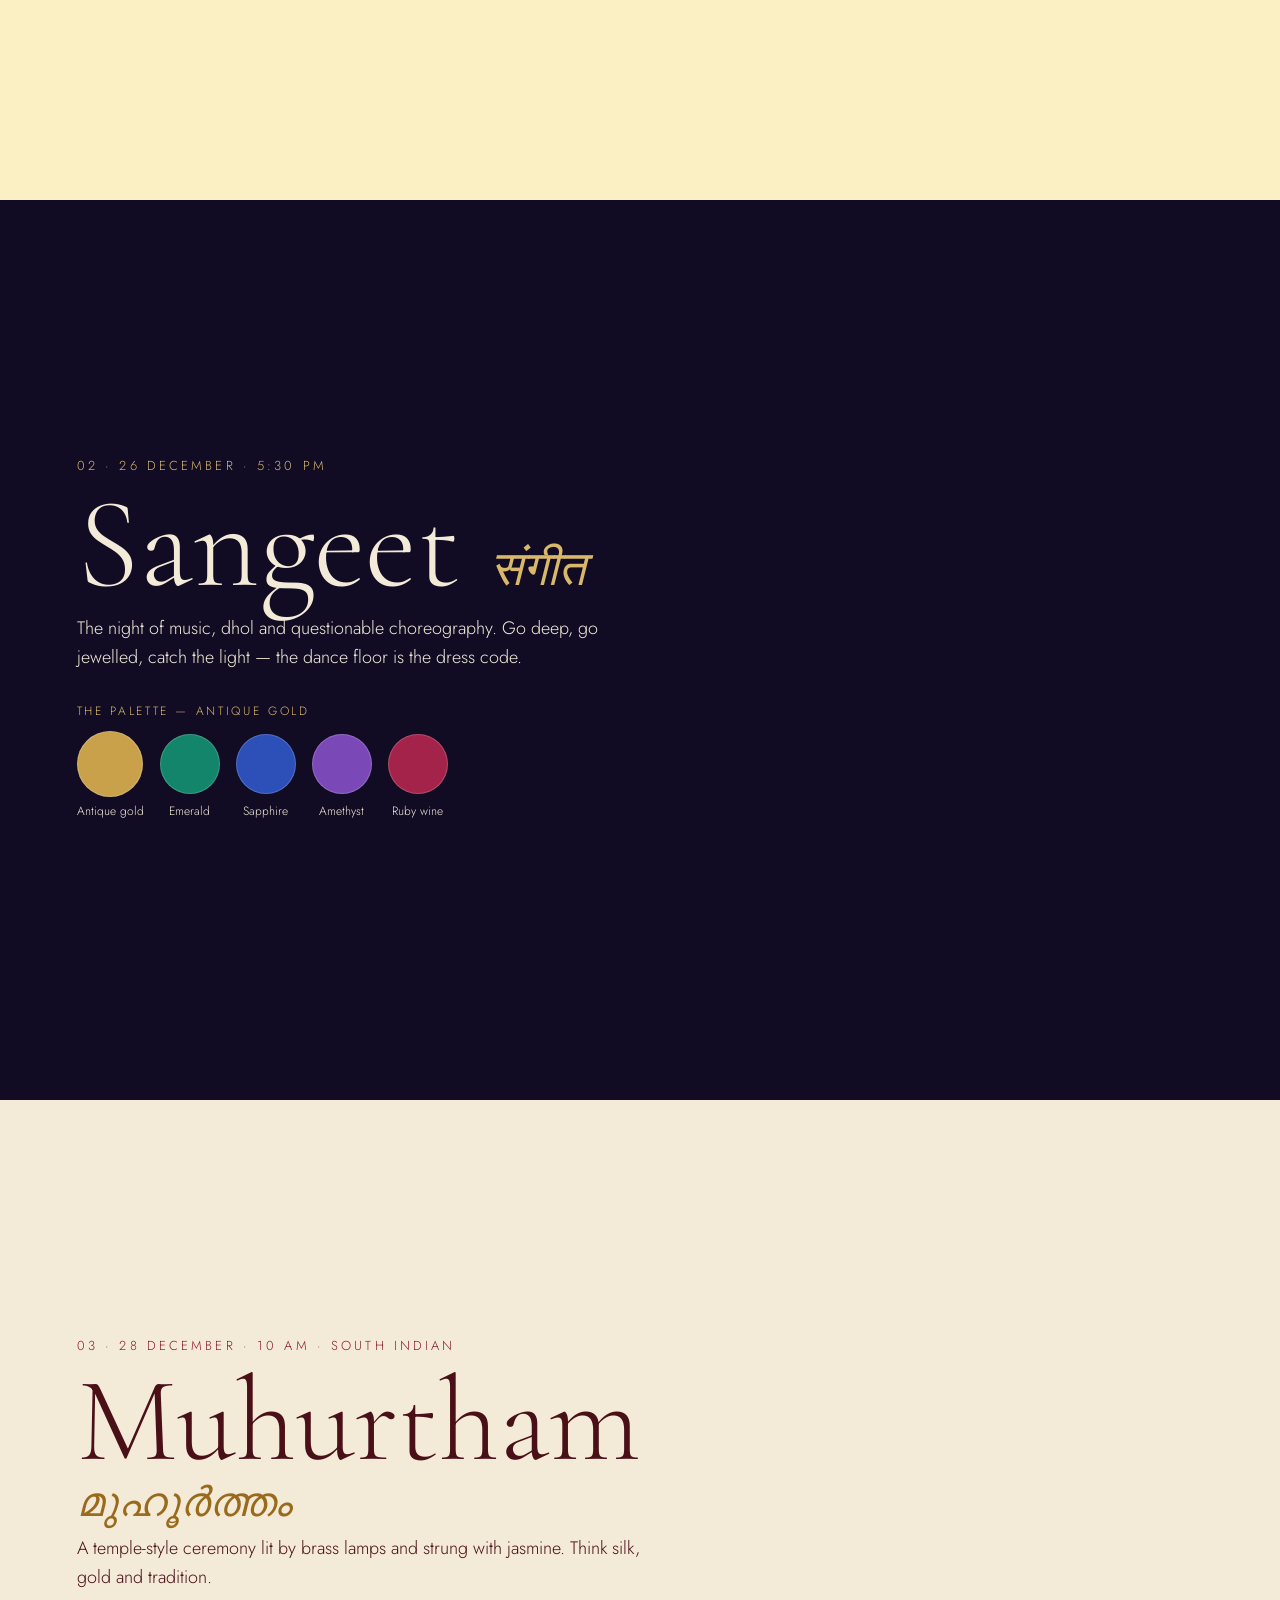
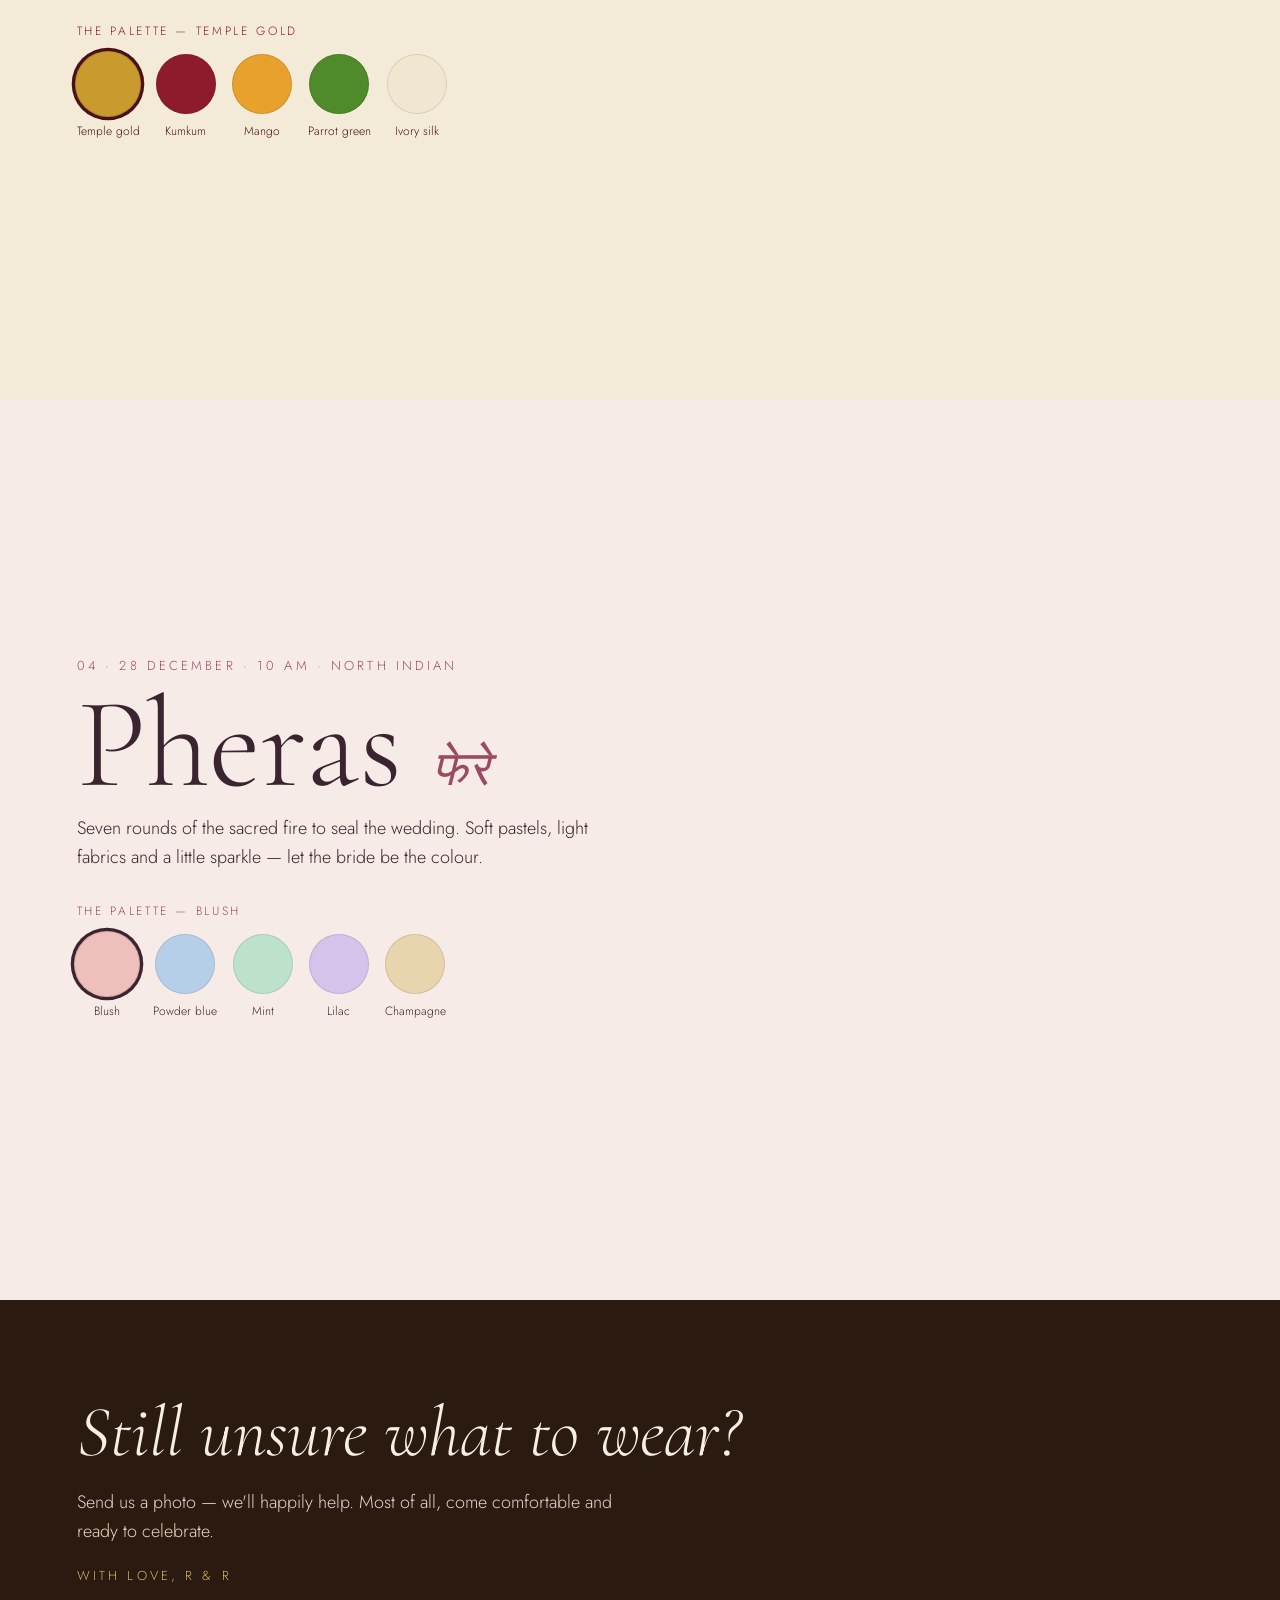
==== commit ce443284: "Serve the dress code at /dress-code, and put the Pheras at 10 AM The page goes out to guests as a li" ====
--- a/dress-code.html
+++ b/dress-code.html
@@ -129,9 +129,9 @@
 <section id="pheras" data-scene="4" style="background:#f7ebe7;color:#3a2430">
 <div class="copy">
 <div class="stack">
-<div class="eyebrow" style="color:#9a4a62">04 · 28 December · Midday · North Indian</div>
+<div class="eyebrow" style="color:#9a4a62">04 · 28 December · 10 AM · North Indian</div>
 <h2>Pheras <span style="color:#9a4a62">फेरे</span></h2>
-<p>Seven rounds of the sacred fire under the midday sun. Soft pastels, light fabrics and a little sparkle — let the bride be the colour.</p>
+<p>Seven rounds of the sacred fire to seal the wedding. Soft pastels, light fabrics and a little sparkle — let the bride be the colour.</p>
 </div>
 <div class="palette">
 <div class="palette-label" style="color:#9a4a62">The palette — <span aria-live="polite" data-picked>Blush</span></div>
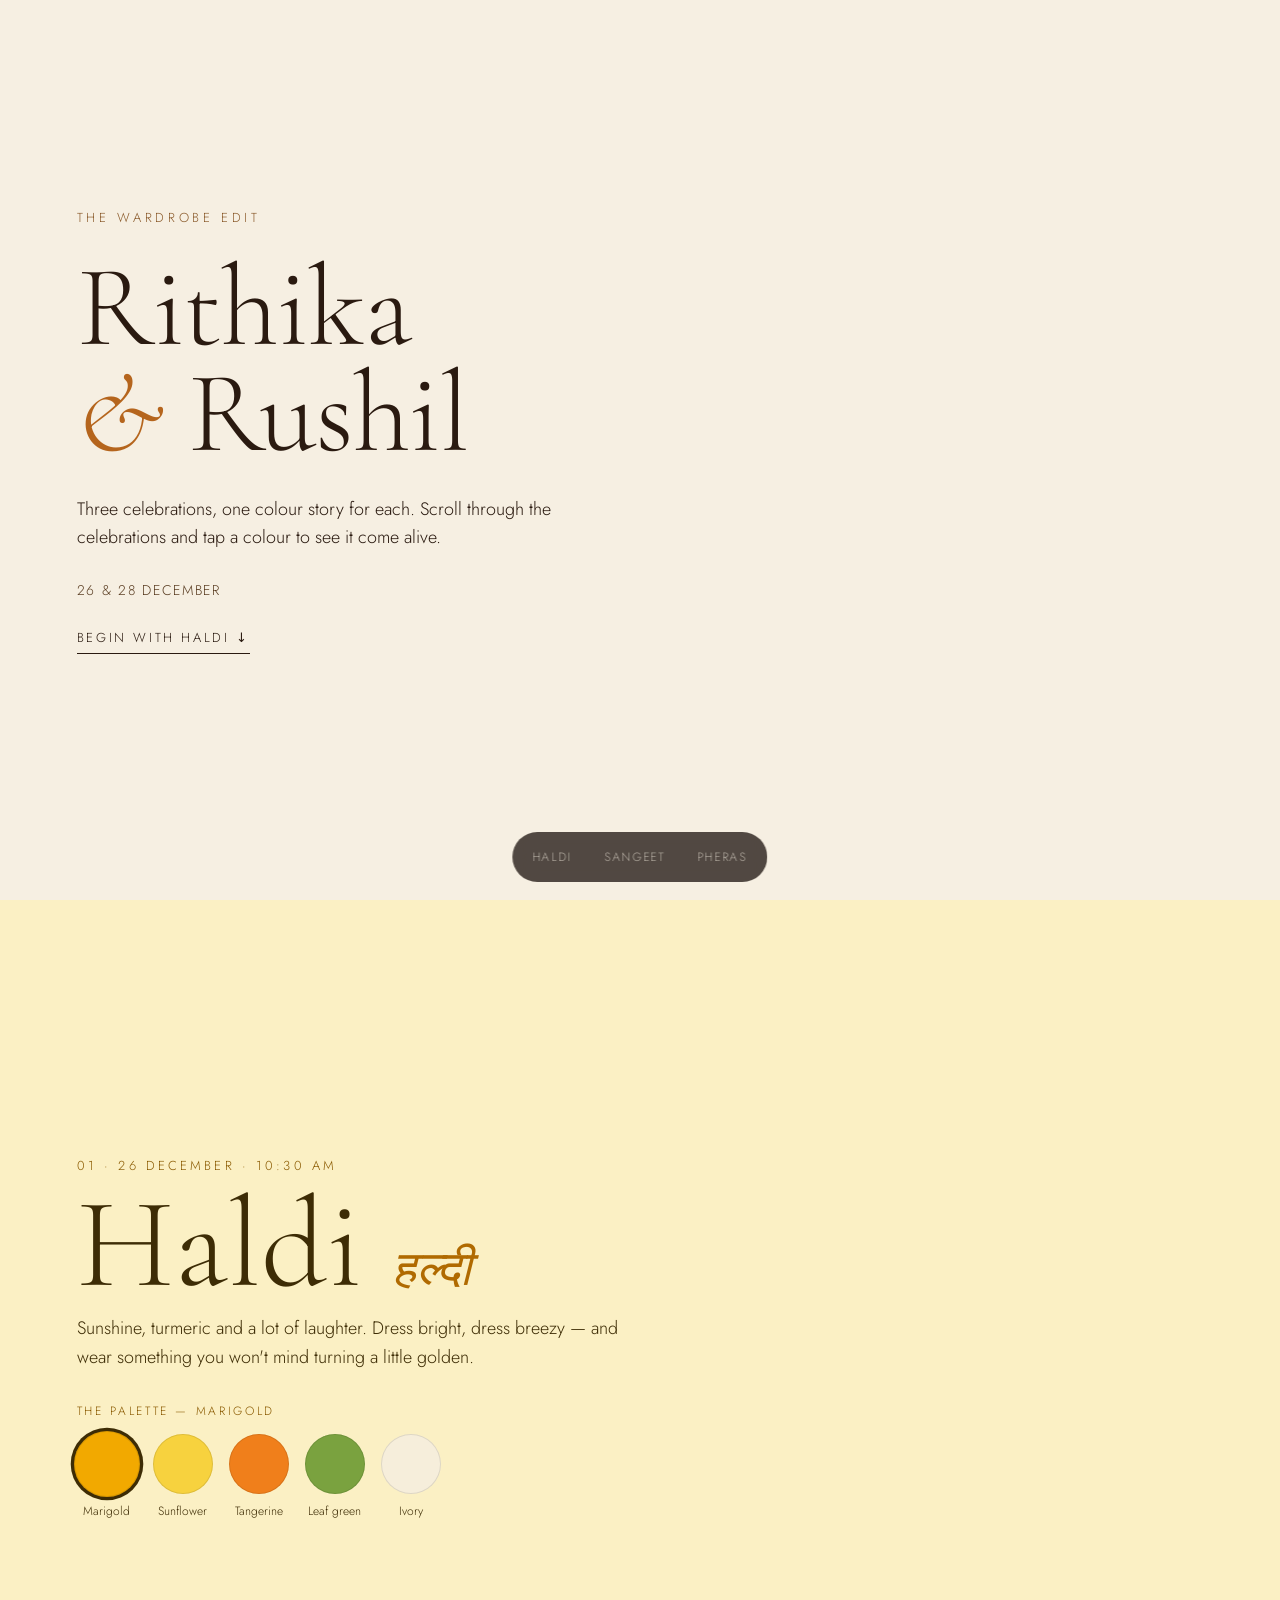
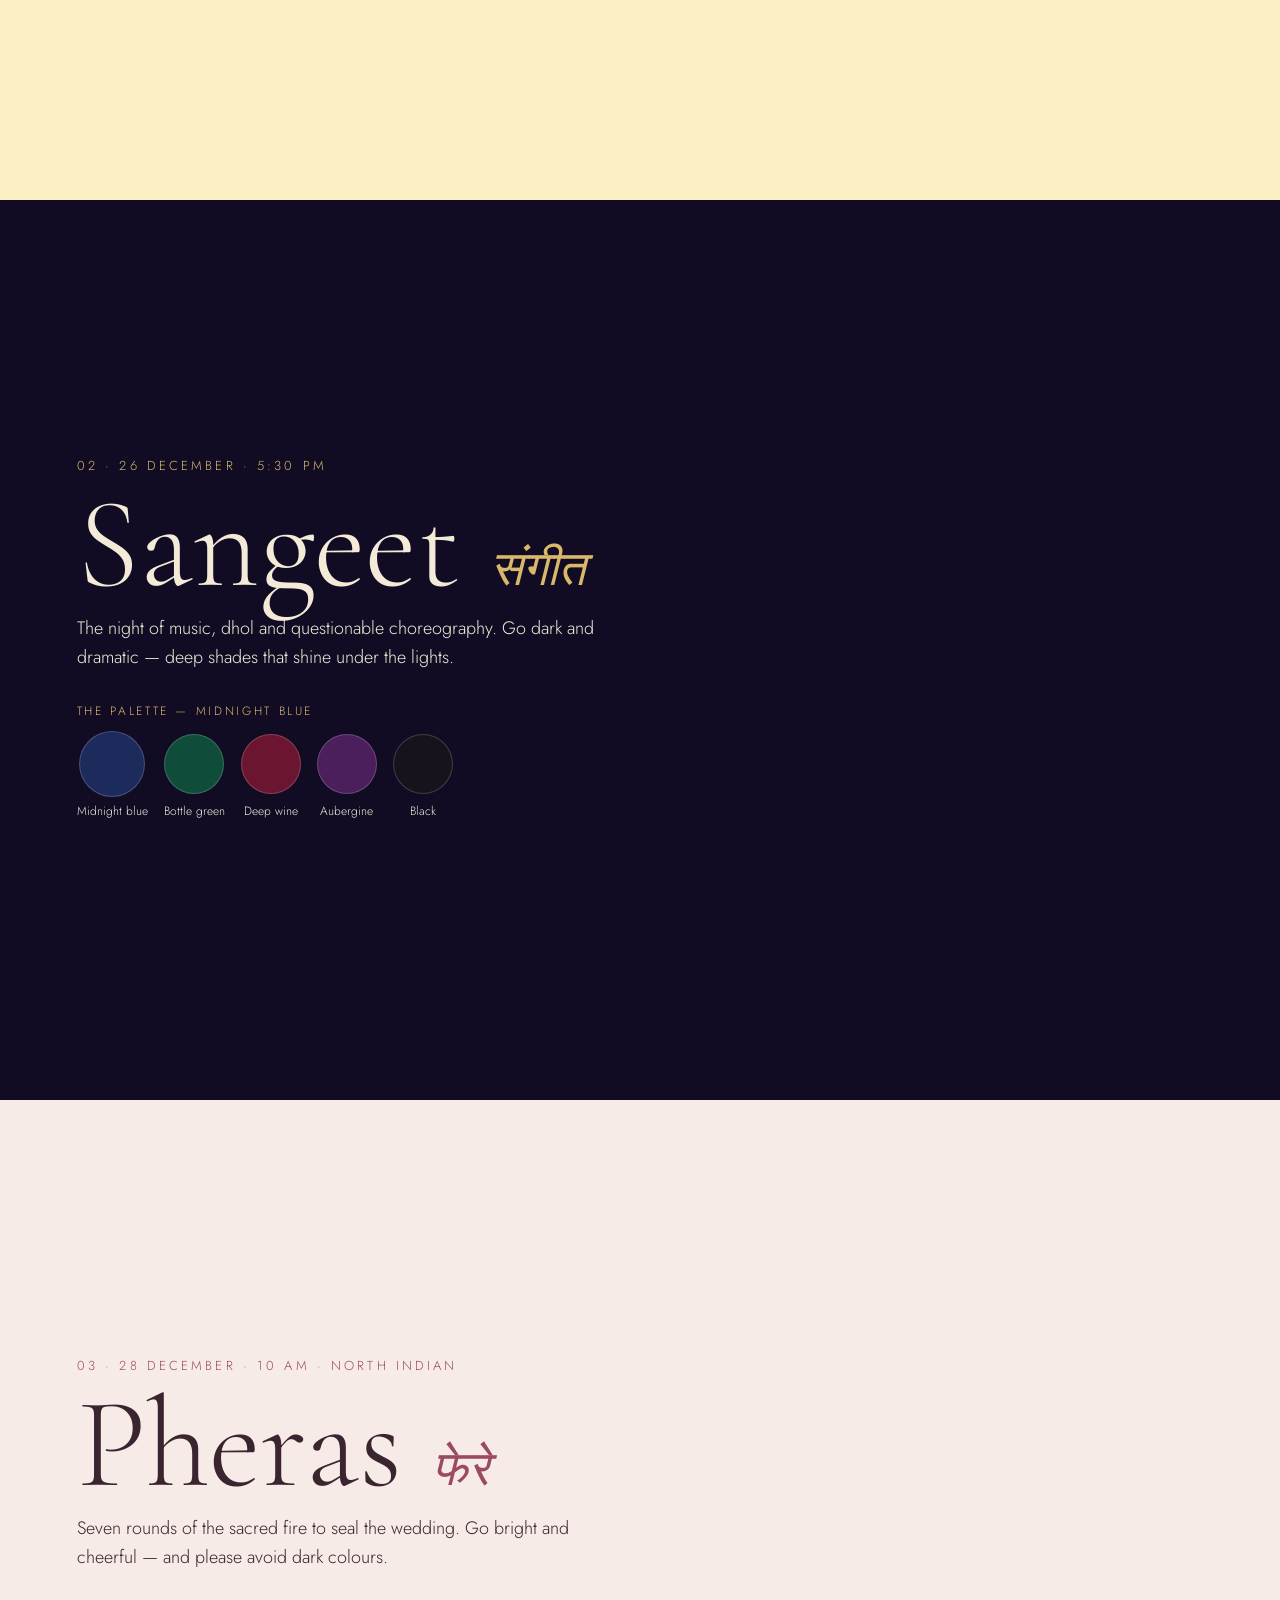
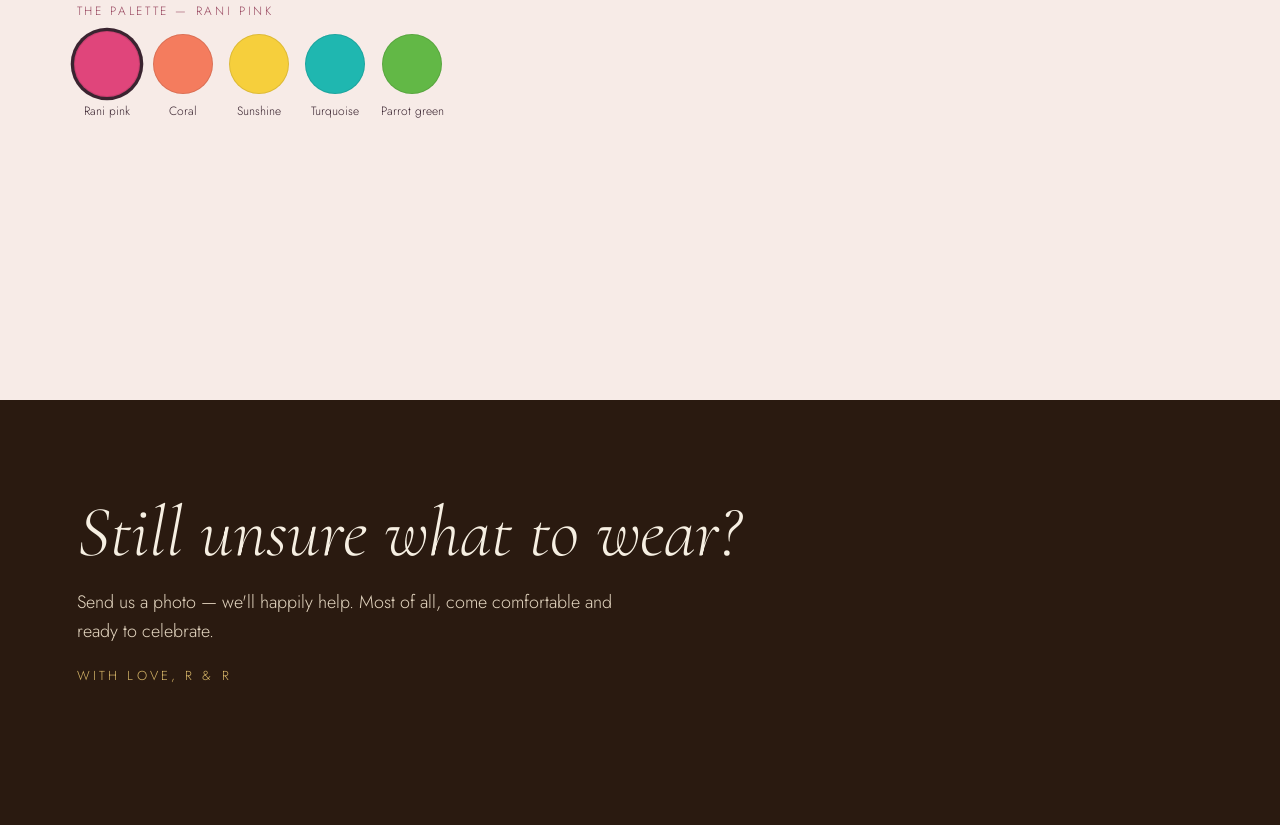
==== commit 7e15c841: "Dark palette for the Sangeet, bright one for the Pheras, no Muhurtham The dress-code page now covers" ====
--- a/dress-code.html
+++ b/dress-code.html
@@ -48,7 +48,6 @@
 <nav>
 <a href="#haldi">Haldi</a>
 <a href="#sangeet">Sangeet</a>
-<a href="#muhurtham">Muhurtham</a>
 <a href="#pheras">Pheras</a>
 </nav>
 
@@ -56,7 +55,7 @@
 <div class="copy" style="max-width:600px;gap:28px">
 <div class="eyebrow" style="letter-spacing:.28em;color:#8a5a2b">The wardrobe edit</div>
 <h1 style="font-size:clamp(56px,9vw,124px);line-height:.92;letter-spacing:-.01em">Rithika<br><span style="font-style:italic;color:#b5651d">&amp;</span> Rushil</h1>
-<p style="max-width:30em">Four ceremonies, two traditions, one colour story for each. Scroll through the celebrations and tap a colour to see it come alive.</p>
+<p style="max-width:30em">Three celebrations, one colour story for each. Scroll through the celebrations and tap a colour to see it come alive.</p>
 <div style="font-size:14px;letter-spacing:.12em;text-transform:uppercase;color:#5a3d22">26 &amp; 28 December</div>
 <a href="#haldi" style="align-self:flex-start;font-size:13px;letter-spacing:.2em;text-transform:uppercase;border-bottom:1px solid #2a1a10;padding-bottom:6px">Begin with Haldi ↓</a>
 </div>
@@ -89,58 +88,37 @@
 <div class="stack">
 <div class="eyebrow" style="color:#d9b86a">02 · 26 December · 5:30 PM</div>
 <h2>Sangeet <span style="color:#d9b86a">संगीत</span></h2>
-<p>The night of music, dhol and questionable choreography. Go deep, go jewelled, catch the light — the dance floor is the dress code.</p>
+<p>The night of music, dhol and questionable choreography. Go dark and dramatic — deep shades that shine under the lights.</p>
 </div>
 <div class="palette">
-<div class="palette-label" style="color:#d9b86a">The palette — <span aria-live="polite" data-picked>Antique gold</span></div>
+<div class="palette-label" style="color:#d9b86a">The palette — <span aria-live="polite" data-picked>Midnight blue</span></div>
 <div class="swatches" data-ev="2">
-<button aria-pressed="true" style="--c:#c9a14a"><span></span><span>Antique gold</span></button>
-<button aria-pressed="false" style="--c:#13856a"><span></span><span>Emerald</span></button>
-<button aria-pressed="false" style="--c:#2c4fb8"><span></span><span>Sapphire</span></button>
-<button aria-pressed="false" style="--c:#7b48b8"><span></span><span>Amethyst</span></button>
-<button aria-pressed="false" style="--c:#a3234a"><span></span><span>Ruby wine</span></button>
+<button aria-pressed="true" style="--c:#1d2a5c"><span></span><span>Midnight blue</span></button>
+<button aria-pressed="false" style="--c:#0f4d3a"><span></span><span>Bottle green</span></button>
+<button aria-pressed="false" style="--c:#6b1530"><span></span><span>Deep wine</span></button>
+<button aria-pressed="false" style="--c:#4a1f5c"><span></span><span>Aubergine</span></button>
+<button aria-pressed="false" style="--c:#16131c"><span></span><span>Black</span></button>
 </div>
 </div>
 </div>
 <div class="spacer" data-spacer></div>
 </section>
 
-<section id="muhurtham" data-scene="3" style="background:#f4ead8;color:#4a1018">
+<section id="pheras" data-scene="3" style="background:#f7ebe7;color:#3a2430">
 <div class="copy">
 <div class="stack">
-<div class="eyebrow" style="color:#8e1b2b">03 · 28 December · 10 AM · South Indian</div>
-<h2 style="font-size:clamp(60px,9.4vw,120px)">Muhurtham <span style="display:block;font-size:.34em;color:#9a6a1c;margin-top:10px">മുഹൂർത്തം</span></h2>
-<p>A temple-style ceremony lit by brass lamps and strung with jasmine. Think silk, gold and tradition.</p>
+<div class="eyebrow" style="color:#9a4a62">03 · 28 December · 10 AM · North Indian</div>
+<h2>Pheras <span style="color:#9a4a62">फेरे</span></h2>
+<p>Seven rounds of the sacred fire to seal the wedding. Go bright and cheerful — and please avoid dark colours.</p>
 </div>
 <div class="palette">
-<div class="palette-label" style="color:#8e1b2b">The palette — <span aria-live="polite" data-picked>Temple gold</span></div>
+<div class="palette-label" style="color:#9a4a62">The palette — <span aria-live="polite" data-picked>Rani pink</span></div>
 <div class="swatches" data-ev="3">
-<button aria-pressed="true" style="--c:#c99a2e"><span></span><span>Temple gold</span></button>
-<button aria-pressed="false" style="--c:#8e1b2b"><span></span><span>Kumkum</span></button>
-<button aria-pressed="false" style="--c:#e7a12c"><span></span><span>Mango</span></button>
-<button aria-pressed="false" style="--c:#4f8a2b"><span></span><span>Parrot green</span></button>
-<button aria-pressed="false" style="--c:#f1e6cf"><span></span><span>Ivory silk</span></button>
-</div>
-</div>
-</div>
-<div class="spacer" data-spacer></div>
-</section>
-
-<section id="pheras" data-scene="4" style="background:#f7ebe7;color:#3a2430">
-<div class="copy">
-<div class="stack">
-<div class="eyebrow" style="color:#9a4a62">04 · 28 December · 10 AM · North Indian</div>
-<h2>Pheras <span style="color:#9a4a62">फेरे</span></h2>
-<p>Seven rounds of the sacred fire to seal the wedding. Soft pastels, light fabrics and a little sparkle — let the bride be the colour.</p>
-</div>
-<div class="palette">
-<div class="palette-label" style="color:#9a4a62">The palette — <span aria-live="polite" data-picked>Blush</span></div>
-<div class="swatches" data-ev="4">
-<button aria-pressed="true" style="--c:#efbfbb"><span></span><span>Blush</span></button>
-<button aria-pressed="false" style="--c:#b6cfe9"><span></span><span>Powder blue</span></button>
-<button aria-pressed="false" style="--c:#bde2cc"><span></span><span>Mint</span></button>
-<button aria-pressed="false" style="--c:#d5c3ec"><span></span><span>Lilac</span></button>
-<button aria-pressed="false" style="--c:#e8d5ae"><span></span><span>Champagne</span></button>
+<button aria-pressed="true" style="--c:#e0457b"><span></span><span>Rani pink</span></button>
+<button aria-pressed="false" style="--c:#f47c5e"><span></span><span>Coral</span></button>
+<button aria-pressed="false" style="--c:#f6cf3c"><span></span><span>Sunshine</span></button>
+<button aria-pressed="false" style="--c:#1fb7b0"><span></span><span>Turquoise</span></button>
+<button aria-pressed="false" style="--c:#62b846"><span></span><span>Parrot green</span></button>
 </div>
 </div>
 </div>
@@ -203,7 +181,7 @@
   const C = c => new THREE.Color(c);
   const dummy = new THREE.Object3D();
   const groups = [], updaters = [], tintMats = [];
-  tintTargets = [null, C('#f2a900'), C('#c9a14a'), C('#c99a2e'), C('#efbfbb')];
+  tintTargets = [null, C('#f2a900'), C('#1d2a5c'), C('#e0457b')];
   // Pick up anything tapped while three.js was still loading.
   document.querySelectorAll('.swatches').forEach(g => { tintTargets[+g.dataset.ev] = C(g.querySelector('[aria-pressed=true]').style.getPropertyValue('--c').trim()); });
 
@@ -262,7 +240,7 @@
   // 2 — Mirror ball + orbiting jewels
   {
     const g = new THREE.Group();
-    const ballMat = new THREE.MeshStandardMaterial({ color: '#c9a14a', metalness: 1, roughness: 0.12, flatShading: true });
+    const ballMat = new THREE.MeshStandardMaterial({ color: '#1d2a5c', metalness: 1, roughness: 0.12, flatShading: true });
     tintMats[2] = [ballMat];
     const ball = new THREE.Mesh(new THREE.IcosahedronGeometry(1.15, 3), ballMat);
     const string = new THREE.Mesh(new THREE.CylinderGeometry(0.012, 0.012, 3), new THREE.MeshStandardMaterial({ color: '#c9a14a', metalness: 1, roughness: 0.3 }));
@@ -284,41 +262,7 @@
     groups.push(g);
   }
 
-  // 3 — Kuthuvilakku (brass lamp) + jasmine
-  {
-    const g = new THREE.Group();
-    const brass = new THREE.MeshStandardMaterial({ color: '#c99a2e', metalness: 1, roughness: 0.26, side: THREE.DoubleSide });
-    tintMats[3] = [brass];
-    const prof = [[0,0],[1.0,0],[1.06,0.07],[0.98,0.15],[0.55,0.24],[0.28,0.4],[0.18,0.6],[0.32,0.76],[0.17,0.92],[0.12,1.3],[0.21,1.44],[0.12,1.58],[0.1,2.2],[0.24,2.34],[0.1,2.48],[0.14,2.58],[0.72,2.7],[0.86,2.84],[0.8,2.9],[0.16,2.78],[0.09,3.0],[0.2,3.18],[0.16,3.34],[0.05,3.62],[0,3.74]];
-    const lamp = new THREE.Mesh(new THREE.LatheGeometry(prof.map(p => new THREE.Vector2(p[0], p[1])), 72), brass);
-    const inner = new THREE.Group(); inner.add(lamp); inner.position.y = -1.85; g.add(inner);
-    const flameMat = new THREE.MeshBasicMaterial({ color: '#ffd27a' });
-    const flames = [];
-    for (let k = 0; k < 5; k++) {
-      const a = k / 5 * Math.PI * 2;
-      const f = new THREE.Mesh(new THREE.SphereGeometry(1, 16, 12), flameMat);
-      f.position.set(Math.cos(a) * 0.8, 3.02, Math.sin(a) * 0.8); f.scale.set(0.06, 0.15, 0.06);
-      inner.add(f); flames.push(f);
-    }
-    const glow = new THREE.PointLight('#ffb347', 6, 5); glow.position.y = 3.2; inner.add(glow);
-    const jas = new THREE.InstancedMesh(new THREE.SphereGeometry(1, 10, 8), new THREE.MeshStandardMaterial({ color: '#fbf8ef', roughness: 0.5 }), 140);
-    inner.add(jas);
-    updaters[3] = t => {
-      lamp.rotation.y = t * 0.2;
-      flames.forEach((f, i) => { const s = 1 + Math.sin(t * 13 + i * 2.1) * 0.12 + Math.sin(t * 7.3 + i) * 0.08; f.scale.set(0.06, 0.15 * s, 0.06); });
-      glow.intensity = 6 + Math.sin(t * 11) * 0.8;
-      for (let i = 0; i < 140; i++) {
-        const a = i / 140 * Math.PI * 2 + t * 0.15;
-        const droop = Math.abs(Math.sin(a * 3)) * 0.35;
-        dummy.position.set(Math.cos(a) * 1.3, 0.55 - droop, Math.sin(a) * 1.3);
-        dummy.rotation.set(0, 0, 0); dummy.scale.set(0.05, 0.075, 0.05); dummy.updateMatrix(); jas.setMatrixAt(i, dummy.matrix);
-      }
-      jas.instanceMatrix.needsUpdate = true;
-    };
-    groups.push(g);
-  }
-
-  // 4 — Draped fabric + rose petals
+  // 3 — Draped fabric + rose petals
   {
     const g = new THREE.Group();
     const mkCloth = (col, w, h) => {
@@ -328,7 +272,7 @@
     };
     const front = mkCloth('#efbfbb', 2.4, 3.6), back = mkCloth('#e8d5ae', 2.4, 3.6);
     back.position.set(0.55, 0.2, -0.6); back.rotation.y = -0.35; front.rotation.y = 0.2;
-    tintMats[4] = [front.material];
+    tintMats[3] = [front.material];
     g.add(back, front);
     const petals = new THREE.InstancedMesh(new THREE.SphereGeometry(1, 10, 6), new THREE.MeshStandardMaterial({ color: '#e58fa0', roughness: 0.6, side: THREE.DoubleSide }), 46);
     const pd = []; for (let i = 0; i < 46; i++) pd.push({ a: Math.random() * 6.28, r: 1.5 + Math.random(), y: Math.random() * 4 - 2, v: 0.15 + Math.random() * 0.3, s: 0.06 + Math.random() * 0.05 });
@@ -343,7 +287,7 @@
       }
       pos.needsUpdate = true; m.geometry.computeVertexNormals();
     };
-    updaters[4] = t => {
+    updaters[3] = t => {
       wave(front, t, 0); wave(back, t, 1.7);
       pd.forEach((p, i) => { const a = p.a + t * p.v * 0.6; const y = ((p.y - t * p.v * 0.5 + 2) % 4 + 4) % 4 - 2; dummy.position.set(Math.cos(a) * p.r, y, Math.sin(a) * p.r); dummy.rotation.set(t * p.v * 3 + i, t * p.v * 2, i); dummy.scale.set(p.s, p.s * 0.25, p.s * 1.3); dummy.updateMatrix(); petals.setMatrixAt(i, dummy.matrix); });
       petals.instanceMatrix.needsUpdate = true;
@@ -354,7 +298,7 @@
   groups.forEach(g => scene.add(g));
 
   // Global petal rain
-  const accents = [C('#d8a845'), C('#f2a900'), C('#c9a14a'), C('#f3efe2'), C('#e58fa0')];
+  const accents = [C('#d8a845'), C('#f2a900'), C('#c9a14a'), C('#e58fa0')];
   const rainMat = new THREE.MeshStandardMaterial({ color: '#f2a900', roughness: 0.6, side: THREE.DoubleSide, transparent: true, opacity: 0.9 });
   const RN = 70;
   const rain = new THREE.InstancedMesh(new THREE.SphereGeometry(1, 8, 6), rainMat, RN);
@@ -397,7 +341,8 @@
     setActive(best);
 
     const target = best > 0 && tintTargets[best] ? tintTargets[best] : accents[best];
-    rainMat.color.lerp(best === 3 ? accents[3] : target, 0.05);
+    // Dark petals would vanish against the Sangeet sky, so they stay gold there.
+    rainMat.color.lerp(best === 2 ? accents[2] : target, 0.05);
     rd.forEach((p, i) => {
       p.y -= p.v * dt * speed * 0.6; if (p.y < -0.1) { p.y = 1.1; p.x = Math.random(); }
       const zs = (10 - p.z) / 10;
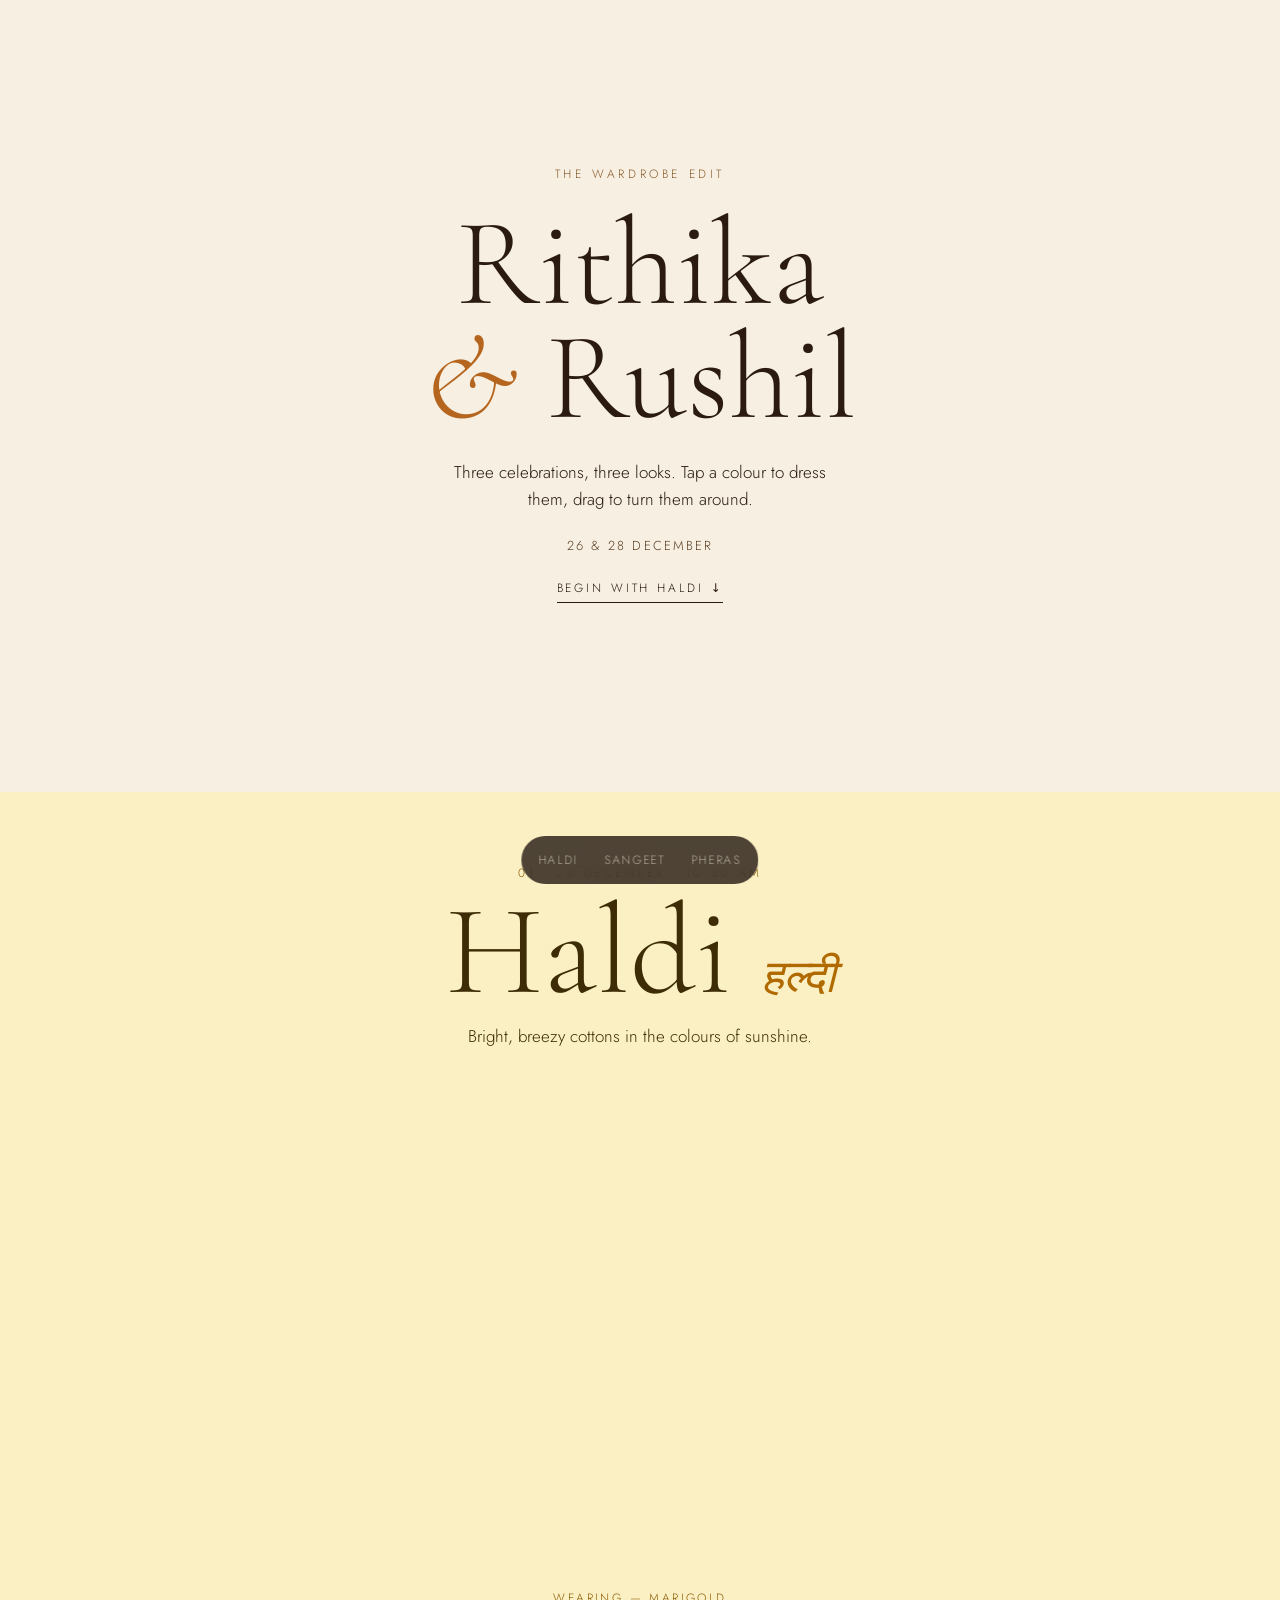
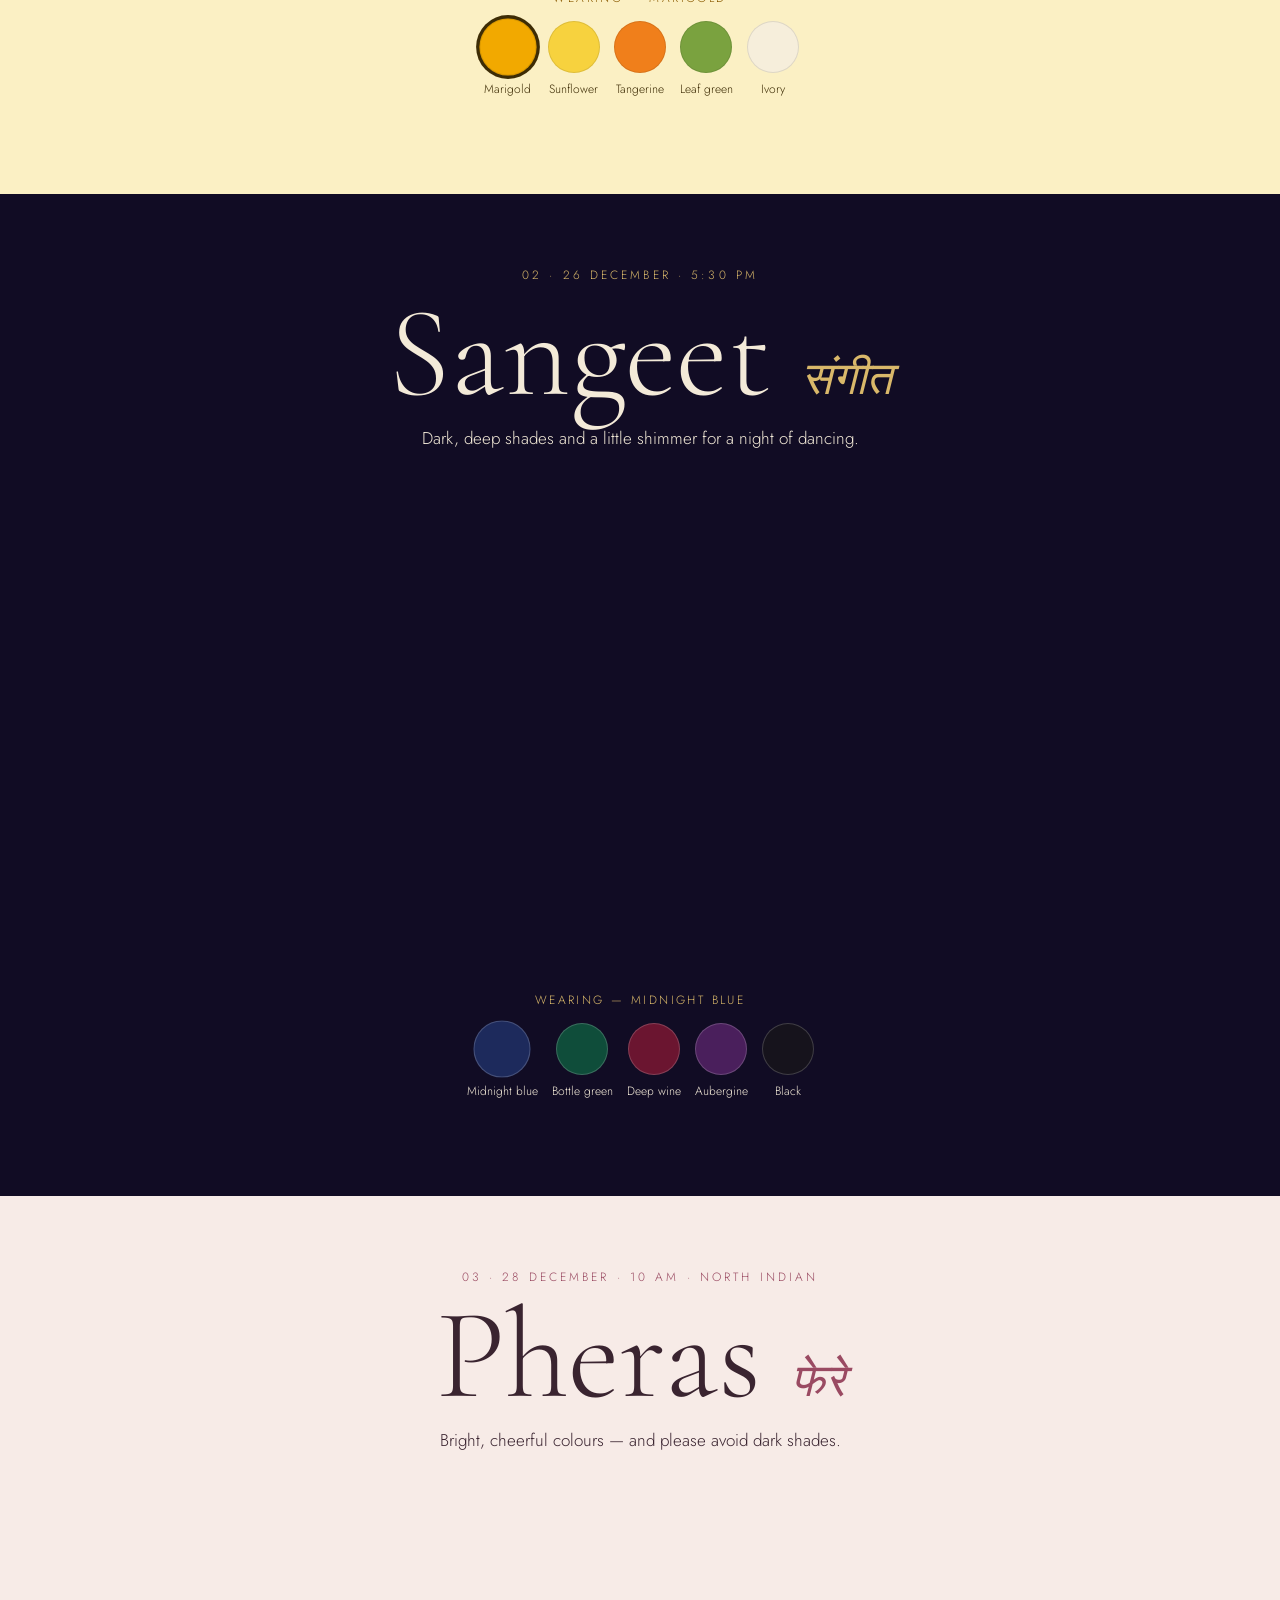
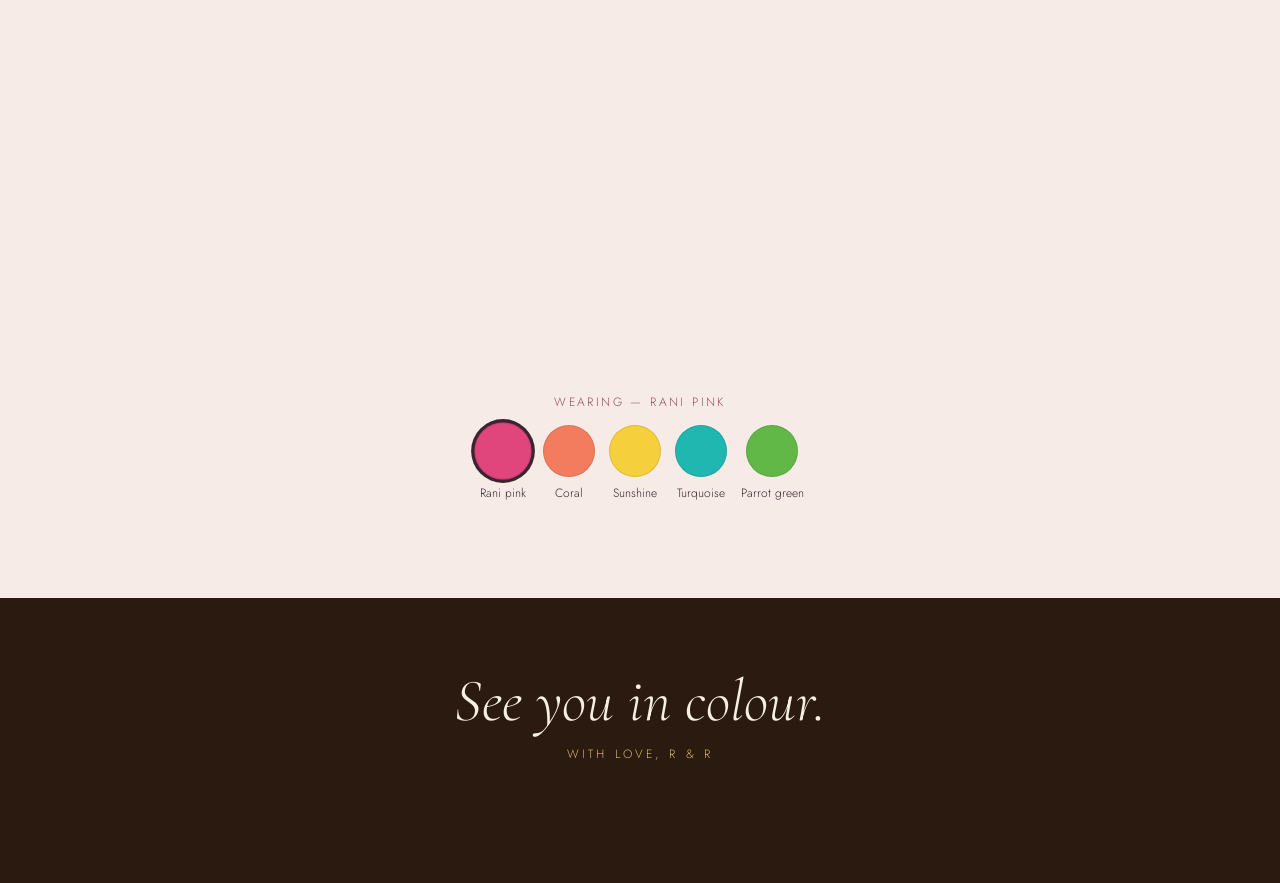
==== commit 4e8ff89f: "Dress the couple: the dress-code page becomes a 3D turntable Rebuilt from the "Dress Code C - Manneq" ====
--- a/dress-code.html
+++ b/dress-code.html
@@ -10,36 +10,37 @@
 <link rel="icon" type="image/png" sizes="32x32" href="/assets/web/icon-32.png">
 <link rel="apple-touch-icon" href="/assets/web/icon-180.png">
 <link rel="preconnect" href="https://fonts.googleapis.com">
-<link href="https://fonts.googleapis.com/css2?family=Cormorant+Garamond:ital,wght@0,300;0,400;0,500;1,300;1,400&family=Jost:wght@300;400;500&display=swap" rel="stylesheet">
+<link href="https://fonts.googleapis.com/css2?family=Cormorant+Garamond:ital,wght@0,300;0,400;1,300;1,400&family=Jost:wght@300;400;500&display=swap" rel="stylesheet">
 <style>
 html{scroll-behavior:smooth}
 body{margin:0;background:#f6efe2;font-family:'Jost',system-ui,sans-serif;font-weight:300;-webkit-font-smoothing:antialiased}
 a{color:inherit;text-decoration:none}
 a:hover{color:#b5651d}
 canvas{position:fixed;top:0;left:0;width:100vw;height:100vh;z-index:1;pointer-events:none;display:block}
-nav{position:fixed;left:50%;bottom:18px;transform:translateX(-50%);z-index:5;display:flex;gap:4px;padding:6px;border-radius:999px;background:rgba(24,14,10,.74);backdrop-filter:blur(12px);-webkit-backdrop-filter:blur(12px);font-size:12px;letter-spacing:.14em;text-transform:uppercase;white-space:nowrap;max-width:calc(100vw - 24px);overflow-x:auto}
-nav a{padding:10px 14px;border-radius:999px;color:#f6efe2;opacity:.6}
+nav{position:fixed;left:50%;bottom:16px;transform:translateX(-50%);z-index:5;display:flex;gap:2px;padding:5px;border-radius:999px;background:rgba(24,14,10,.76);backdrop-filter:blur(12px);-webkit-backdrop-filter:blur(12px);font-size:12px;letter-spacing:.14em;text-transform:uppercase;white-space:nowrap;max-width:calc(100vw - 20px);overflow-x:auto}
+nav a{padding:10px 12px;border-radius:999px;color:#f6efe2;opacity:.6}
 nav a.on{opacity:1;background:rgba(246,239,226,.16)}
 nav a:hover{color:#f6efe2}
-section{position:relative;min-height:100vh;display:flex;flex-wrap:wrap-reverse;align-items:center;gap:24px;padding:96px clamp(20px,6vw,96px) 120px;box-sizing:border-box}
-.copy{position:relative;z-index:2;flex:1 1 420px;max-width:580px;display:flex;flex-direction:column;gap:30px}
-.spacer{flex:1 1 420px;min-height:46vh}
-.stack{display:flex;flex-direction:column;gap:12px}
-.eyebrow{font-size:13px;letter-spacing:.24em;text-transform:uppercase}
+section{position:relative;min-height:100svh;display:flex;flex-direction:column;align-items:center;text-align:center;gap:18px;padding:72px 22px 96px;box-sizing:border-box}
+.intro{position:relative;z-index:2;display:flex;flex-direction:column;align-items:center;gap:14px;max-width:560px}
+.eyebrow{font-size:12px;letter-spacing:.26em;text-transform:uppercase}
 h1,h2{margin:0;font-family:'Cormorant Garamond',serif;font-weight:300}
-h2{font-size:clamp(64px,10vw,128px);line-height:.9}
-h2 span{font-size:.38em;font-style:italic}
-p{margin:0;font-size:18px;line-height:1.6;text-wrap:pretty}
-.palette{display:flex;flex-direction:column;gap:14px}
-.palette-label{font-size:12px;letter-spacing:.22em;text-transform:uppercase}
-.swatches{display:flex;flex-wrap:wrap;gap:16px}
-.swatches button{display:flex;flex-direction:column;align-items:center;gap:8px;background:none;border:0;padding:0;cursor:pointer;font:inherit;color:inherit}
-.swatches button span:first-child{width:60px;height:60px;border-radius:50%;background:var(--c);box-shadow:inset 0 0 0 1px rgba(0,0,0,.1);transition:transform .2s}
+h2{font-size:clamp(64px,17vw,128px);line-height:.88}
+h2 span{font-size:.36em;font-style:italic}
+p{margin:0;font-size:17px;line-height:1.55;text-wrap:pretty}
+/* The empty stage the couple stands on; dragging it turns the turntable */
+.stage{flex:1;min-height:56svh;width:100%;touch-action:pan-y;cursor:grab}
+.stage:active{cursor:grabbing}
+.palette{position:relative;z-index:2;display:flex;flex-direction:column;align-items:center;gap:14px}
+.palette-label{font-size:12px;letter-spacing:.2em;text-transform:uppercase}
+.swatches{display:flex;flex-wrap:wrap;justify-content:center;gap:14px}
+.swatches button{display:flex;flex-direction:column;align-items:center;gap:7px;background:none;border:0;padding:0;cursor:pointer;font:inherit;color:inherit}
+.swatches button span:first-child{width:52px;height:52px;border-radius:50%;background:var(--c);box-shadow:inset 0 0 0 1px rgba(0,0,0,.1);transition:transform .2s}
 .swatches button[aria-pressed=true] span:first-child{transform:scale(1.1);box-shadow:inset 0 0 0 1px rgba(0,0,0,.1),0 0 0 3px currentColor}
 .swatches button span:last-child{font-size:12px}
 .dark .swatches button span:first-child{box-shadow:inset 0 0 0 1px rgba(255,255,255,.18)}
 .swatches button:focus-visible{outline:2px solid currentColor;outline-offset:4px;border-radius:8px}
-footer{position:relative;z-index:2;background:#2a1a10;color:#f6efe2;padding:96px clamp(20px,6vw,96px) 140px;display:flex;flex-direction:column;gap:20px;align-items:flex-start}
+footer{position:relative;z-index:2;background:#2a1a10;color:#f6efe2;padding:72px 22px 120px;display:flex;flex-direction:column;gap:12px;align-items:center;text-align:center}
 </style>
 </head>
 <body>
@@ -51,26 +52,23 @@
 <a href="#pheras">Pheras</a>
 </nav>
 
-<section data-scene="0" style="background:#f6efe2;color:#2a1a10;padding-top:72px;padding-bottom:110px">
-<div class="copy" style="max-width:600px;gap:28px">
-<div class="eyebrow" style="letter-spacing:.28em;color:#8a5a2b">The wardrobe edit</div>
-<h1 style="font-size:clamp(56px,9vw,124px);line-height:.92;letter-spacing:-.01em">Rithika<br><span style="font-style:italic;color:#b5651d">&amp;</span> Rushil</h1>
-<p style="max-width:30em">Three celebrations, one colour story for each. Scroll through the celebrations and tap a colour to see it come alive.</p>
-<div style="font-size:14px;letter-spacing:.12em;text-transform:uppercase;color:#5a3d22">26 &amp; 28 December</div>
-<a href="#haldi" style="align-self:flex-start;font-size:13px;letter-spacing:.2em;text-transform:uppercase;border-bottom:1px solid #2a1a10;padding-bottom:6px">Begin with Haldi ↓</a>
-</div>
-<div class="spacer" data-spacer style="min-height:44vh"></div>
+<section data-scene="0" style="background:#f6efe2;color:#2a1a10;min-height:88svh;justify-content:center;gap:24px">
+<div class="eyebrow" style="letter-spacing:.3em;color:#8a5a2b">The wardrobe edit</div>
+<h1 style="font-size:clamp(56px,15vw,124px);line-height:.92">Rithika<br><span style="font-style:italic;color:#b5651d">&amp;</span> Rushil</h1>
+<p style="max-width:24em">Three celebrations, three looks. Tap a colour to dress them, drag to turn them around.</p>
+<div style="font-size:13px;letter-spacing:.16em;text-transform:uppercase;color:#5a3d22">26 &amp; 28 December</div>
+<a href="#haldi" style="font-size:12px;letter-spacing:.24em;text-transform:uppercase;border-bottom:1px solid #2a1a10;padding-bottom:5px">Begin with Haldi ↓</a>
 </section>
 
 <section id="haldi" data-scene="1" style="background:#fbf0c4;color:#3d2c05">
-<div class="copy">
-<div class="stack">
+<div class="intro">
 <div class="eyebrow" style="color:#8a5a00">01 · 26 December · 10:30 AM</div>
 <h2>Haldi <span style="color:#b06a00">हल्दी</span></h2>
-<p>Sunshine, turmeric and a lot of laughter. Dress bright, dress breezy — and wear something you won't mind turning a little golden.</p>
-</div>
+<p>Bright, breezy cottons in the colours of sunshine.</p>
+</div>
+<div class="stage" data-spacer data-ev="1"></div>
 <div class="palette">
-<div class="palette-label" style="color:#8a5a00">The palette — <span aria-live="polite" data-picked>Marigold</span></div>
+<div class="palette-label" style="color:#8a5a00">Wearing — <span aria-live="polite" data-picked>Marigold</span></div>
 <div class="swatches" data-ev="1">
 <button aria-pressed="true" style="--c:#f2a900"><span></span><span>Marigold</span></button>
 <button aria-pressed="false" style="--c:#f7d23e"><span></span><span>Sunflower</span></button>
@@ -79,19 +77,17 @@
 <button aria-pressed="false" style="--c:#f6eedb"><span></span><span>Ivory</span></button>
 </div>
 </div>
-</div>
-<div class="spacer" data-spacer></div>
 </section>
 
 <section id="sangeet" class="dark" data-scene="2" style="background:#110c24;color:#f3ead8">
-<div class="copy">
-<div class="stack">
+<div class="intro">
 <div class="eyebrow" style="color:#d9b86a">02 · 26 December · 5:30 PM</div>
 <h2>Sangeet <span style="color:#d9b86a">संगीत</span></h2>
-<p>The night of music, dhol and questionable choreography. Go dark and dramatic — deep shades that shine under the lights.</p>
-</div>
+<p>Dark, deep shades and a little shimmer for a night of dancing.</p>
+</div>
+<div class="stage" data-spacer data-ev="2"></div>
 <div class="palette">
-<div class="palette-label" style="color:#d9b86a">The palette — <span aria-live="polite" data-picked>Midnight blue</span></div>
+<div class="palette-label" style="color:#d9b86a">Wearing — <span aria-live="polite" data-picked>Midnight blue</span></div>
 <div class="swatches" data-ev="2">
 <button aria-pressed="true" style="--c:#1d2a5c"><span></span><span>Midnight blue</span></button>
 <button aria-pressed="false" style="--c:#0f4d3a"><span></span><span>Bottle green</span></button>
@@ -100,19 +96,17 @@
 <button aria-pressed="false" style="--c:#16131c"><span></span><span>Black</span></button>
 </div>
 </div>
-</div>
-<div class="spacer" data-spacer></div>
 </section>
 
 <section id="pheras" data-scene="3" style="background:#f7ebe7;color:#3a2430">
-<div class="copy">
-<div class="stack">
+<div class="intro">
 <div class="eyebrow" style="color:#9a4a62">03 · 28 December · 10 AM · North Indian</div>
 <h2>Pheras <span style="color:#9a4a62">फेरे</span></h2>
-<p>Seven rounds of the sacred fire to seal the wedding. Go bright and cheerful — and please avoid dark colours.</p>
-</div>
+<p>Bright, cheerful colours — and please avoid dark shades.</p>
+</div>
+<div class="stage" data-spacer data-ev="3"></div>
 <div class="palette">
-<div class="palette-label" style="color:#9a4a62">The palette — <span aria-live="polite" data-picked>Rani pink</span></div>
+<div class="palette-label" style="color:#9a4a62">Wearing — <span aria-live="polite" data-picked>Rani pink</span></div>
 <div class="swatches" data-ev="3">
 <button aria-pressed="true" style="--c:#e0457b"><span></span><span>Rani pink</span></button>
 <button aria-pressed="false" style="--c:#f47c5e"><span></span><span>Coral</span></button>
@@ -121,13 +115,10 @@
 <button aria-pressed="false" style="--c:#62b846"><span></span><span>Parrot green</span></button>
 </div>
 </div>
-</div>
-<div class="spacer" data-spacer></div>
 </section>
 
 <footer>
-<div style="font-family:'Cormorant Garamond',serif;font-weight:300;font-size:clamp(40px,6vw,72px);line-height:1;font-style:italic">Still unsure what to wear?</div>
-<p style="max-width:32em;color:#e4d6c0">Send us a photo — we'll happily help. Most of all, come comfortable and ready to celebrate.</p>
+<div style="font-family:'Cormorant Garamond',serif;font-weight:300;font-style:italic;font-size:clamp(34px,8vw,60px);line-height:1.05">See you in colour.</div>
 <div class="eyebrow" style="color:#d9b86a">With love, R &amp; R</div>
 </footer>
 
@@ -135,14 +126,19 @@
 const canvas = document.getElementById('scene');
 const navLinks = document.querySelectorAll('nav a');
 const secs = document.querySelectorAll('[data-scene]');
-const mouse = { x: 0, y: 0 };
-// The scene still renders when reduced motion is asked for; it just holds still.
-const speed = matchMedia('(prefers-reduced-motion: reduce)').matches ? 0 : 1;
-let THREE, tintTargets, active = -1;
-
-addEventListener('pointermove', e => { mouse.x = e.clientX / innerWidth - 0.5; mouse.y = e.clientY / innerHeight - 0.5; });
-
-// Swatches work without the 3D scene; they just also retint it once it loads.
+// Reduced motion: no auto-spin or sway; dragging still turns the couple.
+const still = matchMedia('(prefers-reduced-motion: reduce)').matches;
+const autoSpin = still ? 0 : 0.25;
+const spin = [0, 0, 0, 0], vel = [0, 0, 0, 0];
+let THREE, targets, drag = null, active = -1;
+
+document.querySelectorAll('.stage').forEach(st => st.addEventListener('pointerdown', e => { drag = { ev: +st.dataset.ev, x: e.clientX }; }));
+addEventListener('pointermove', e => { if (!drag) return; const dx = e.clientX - drag.x; drag.x = e.clientX; spin[drag.ev] += dx * 0.012; vel[drag.ev] = dx * 0.012; });
+addEventListener('pointerup', () => { drag = null; });
+addEventListener('pointercancel', () => { drag = null; });
+
+// Swatches work without the 3D scene; they just also redress the couple once it loads.
+const colourOf = btn => btn.style.getPropertyValue('--c').trim();
 document.querySelectorAll('.swatches').forEach(group => {
   const ev = +group.dataset.ev;
   const label = group.parentElement.querySelector('[data-picked]');
@@ -150,7 +146,7 @@
     const btn = e.target.closest('button'); if (!btn) return;
     group.querySelectorAll('button').forEach(b => b.setAttribute('aria-pressed', b === btn));
     label.textContent = btn.lastElementChild.textContent;
-    if (tintTargets) tintTargets[ev] = new THREE.Color(btn.style.getPropertyValue('--c').trim());
+    if (targets) { targets[ev] = new THREE.Color(colourOf(btn)); vel[ev] += 0.12; }
   });
 });
 
@@ -170,187 +166,205 @@
   renderer.outputColorSpace = THREE.SRGBColorSpace;
   renderer.toneMapping = THREE.ACESFilmicToneMapping;
   const scene = new THREE.Scene();
-  const pmrem = new THREE.PMREMGenerator(renderer);
-  scene.environment = pmrem.fromScene(new RoomEnvironment(), 0.04).texture;
-  const camera = new THREE.PerspectiveCamera(35, 1, 0.1, 100);
-  camera.position.set(0, 0, 10);
-  scene.add(new THREE.HemisphereLight(0xfff4e0, 0x553322, 0.9));
-  const key = new THREE.DirectionalLight(0xffffff, 1.6); key.position.set(3, 5, 6); scene.add(key);
-  const rim = new THREE.DirectionalLight(0xffd9a0, 0.8); rim.position.set(-4, 2, -3); scene.add(rim);
-
-  const C = c => new THREE.Color(c);
-  const dummy = new THREE.Object3D();
-  const groups = [], updaters = [], tintMats = [];
-  tintTargets = [null, C('#f2a900'), C('#1d2a5c'), C('#e0457b')];
-  // Pick up anything tapped while three.js was still loading.
-  document.querySelectorAll('.swatches').forEach(g => { tintTargets[+g.dataset.ev] = C(g.querySelector('[aria-pressed=true]').style.getPropertyValue('--c').trim()); });
-
-  // 0 — Rings
-  {
-    const g = new THREE.Group();
-    const gold = new THREE.MeshPhysicalMaterial({ color: '#d8a845', metalness: 1, roughness: 0.18, clearcoat: 0.6 });
-    const ringGeo = new THREE.TorusGeometry(1, 0.11, 48, 160);
-    const r1 = new THREE.Mesh(ringGeo, gold); r1.position.x = -0.45;
-    const r2 = new THREE.Mesh(ringGeo, gold); r2.position.x = 0.45; r2.rotation.y = Math.PI / 2.4;
-    const gem = new THREE.Mesh(new THREE.OctahedronGeometry(0.28, 0),
-      new THREE.MeshPhysicalMaterial({ color: '#ffffff', metalness: 0, roughness: 0, transmission: 1, ior: 2.2, thickness: 0.6 }));
-    gem.position.set(-0.45, 1.18, 0); gem.scale.y = 1.3;
-    const inner = new THREE.Group(); inner.add(r1, r2, gem); g.add(inner);
-    updaters[0] = t => { inner.rotation.y = t * 0.35; inner.rotation.x = Math.sin(t * 0.5) * 0.25; inner.position.y = Math.sin(t * 0.9) * 0.08; gem.rotation.y = t; };
-    groups.push(g);
+  scene.environment = new THREE.PMREMGenerator(renderer).fromScene(new RoomEnvironment(), 0.04).texture;
+  const camera = new THREE.PerspectiveCamera(30, 1, 0.1, 100); camera.position.set(0, 0.6, 12);
+  scene.add(new THREE.HemisphereLight(0xfff6ea, 0x5a4636, 0.9));
+  const key = new THREE.DirectionalLight(0xffffff, 1.7); key.position.set(3, 6, 6); scene.add(key);
+  const rim = new THREE.DirectionalLight(0xffe2b8, 1.0); rim.position.set(-4, 3, -4); scene.add(rim);
+
+  const C = c => new THREE.Color(c), V = (x, y, z) => new THREE.Vector3(x, y, z);
+  const gold = new THREE.MeshStandardMaterial({ color: '#d4a84a', metalness: 1, roughness: 0.28 });
+  const fabric = (c, silk) => new THREE.MeshPhysicalMaterial({ color: c, roughness: silk ? 0.38 : 0.62, sheen: 1, sheenColor: C('#ffffff'), sheenRoughness: silk ? 0.3 : 0.55, side: THREE.DoubleSide });
+  const lathe = (pts, mat, fz = 0.78) => { const m = new THREE.Mesh(new THREE.LatheGeometry(pts.map(p => new THREE.Vector2(p[0], p[1])), 56), mat); m.scale.z = fz; return m; };
+  const pleat = (m, amt, n, y0, y1) => {
+    const p = m.geometry.attributes.position;
+    for (let i = 0; i < p.count; i++) {
+      const x = p.getX(i), y = p.getY(i), z = p.getZ(i), t = Math.max(0, Math.min(1, (y0 - y) / (y0 - y1)));
+      const f = 1 + amt * t * Math.sin(Math.atan2(z, x) * n);
+      p.setX(i, x * f); p.setZ(i, z * f);
+    }
+    m.geometry.computeVertexNormals();
+  };
+  const ribbon = (pts, w, mat) => {
+    const curve = new THREE.CatmullRomCurve3(pts.map(p => V(...p))), N = 48, pos = [], idx = [];
+    for (let i = 0; i <= N; i++) {
+      const u = i / N, p = curve.getPointAt(u), t = curve.getTangentAt(u);
+      let out = V(p.x, 0, p.z); if (out.lengthSq() < 1e-4) out.set(0, 0, 1); out.normalize();
+      const side = V().crossVectors(t, out).normalize().multiplyScalar(w / 2);
+      p.addScaledVector(out, 0.012);
+      pos.push(p.x - side.x, p.y - side.y, p.z - side.z, p.x + side.x, p.y + side.y, p.z + side.z);
+      if (i < N) { const a = i * 2; idx.push(a, a + 1, a + 2, a + 1, a + 3, a + 2); }
+    }
+    const g = new THREE.BufferGeometry(); g.setAttribute('position', new THREE.Float32BufferAttribute(pos, 3)); g.setIndex(idx); g.computeVertexNormals();
+    return new THREE.Mesh(g, mat);
+  };
+  const add = (parent, ...ms) => { ms.forEach(m => parent.add(m)); return ms[0]; };
+
+  const skinF = new THREE.MeshPhysicalMaterial({ color: '#c08660', roughness: 0.5, sheen: 0.5, sheenColor: C('#ffd2b8'), sheenRoughness: 0.6 });
+  const skinM = new THREE.MeshPhysicalMaterial({ color: '#a87250', roughness: 0.52, sheen: 0.4, sheenColor: C('#ffd2b8'), sheenRoughness: 0.6 });
+  const hairM = new THREE.MeshPhysicalMaterial({ color: '#16100c', roughness: 0.4, sheen: 0.6, sheenColor: C('#6a4a3a') });
+  const kumkum = new THREE.MeshStandardMaterial({ color: '#b3122a', roughness: 0.4 });
+  const tube = (pts, radii, mat, seg = 32, rad = 18, caps = true) => {
+    const curve = new THREE.CatmullRomCurve3(pts.map(p => V(...p)));
+    const fr = curve.computeFrenetFrames(seg, false), pos = [], idx = [];
+    const rAt = u => { const f = u * (radii.length - 1), i = Math.min(radii.length - 2, Math.floor(f)), t = f - i, s = t * t * (3 - 2 * t); return radii[i] + (radii[i + 1] - radii[i]) * s; };
+    for (let i = 0; i <= seg; i++) {
+      const u = i / seg, p = curve.getPointAt(u), N = fr.normals[i], B = fr.binormals[i], r = rAt(u);
+      for (let j = 0; j <= rad; j++) { const an = j / rad * Math.PI * 2, c = Math.cos(an) * r, s = Math.sin(an) * r; pos.push(p.x + N.x * c + B.x * s, p.y + N.y * c + B.y * s, p.z + N.z * c + B.z * s); }
+      if (i < seg) for (let j = 0; j < rad; j++) { const q = i * (rad + 1) + j, w = q + rad + 1; idx.push(q, w, q + 1, w, w + 1, q + 1); }
+    }
+    const g = new THREE.BufferGeometry(); g.setAttribute('position', new THREE.Float32BufferAttribute(pos, 3)); g.setIndex(idx); g.computeVertexNormals();
+    const grp = new THREE.Group(); grp.add(new THREE.Mesh(g, mat));
+    if (caps) [[0, radii[0]], [1, radii[radii.length - 1]]].forEach(([u, r]) => { const s = new THREE.Mesh(new THREE.SphereGeometry(r, 16, 12), mat); s.position.copy(curve.getPointAt(u)); grp.add(s); });
+    return grp;
+  };
+  const sph = (r, mat, x, y, z, sx = 1, sy = 1, sz = 1) => { const m = new THREE.Mesh(new THREE.SphereGeometry(r, 20, 16), mat); m.position.set(x, y, z); m.scale.set(sx, sy, sz); return m; };
+  const bangle = (fig, p, q, n = 2) => {
+    const d = V(...q).sub(V(...p)).normalize();
+    for (let k = 0; k < n; k++) { const t = new THREE.Mesh(new THREE.TorusGeometry(0.036, 0.0065, 8, 28), gold); t.position.copy(V(...p).addScaledVector(d, -0.03 - k * 0.018)); t.lookAt(t.position.clone().add(d)); fig.add(t); }
+  };
+  const head = (fig, female) => {
+    const skin = female ? skinF : skinM;
+    const g = new THREE.SphereGeometry(0.135, 64, 48), p = g.attributes.position, v = V();
+    for (let i = 0; i < p.count; i++) {
+      v.fromBufferAttribute(p, i); const n = v.clone().normalize();
+      let x = v.x * (female ? 1 : 1.05), y = v.y * 1.24, z = v.z;
+      if (n.y < 0) { const k = Math.pow(-n.y, 1.4); x *= 1 - (female ? 0.32 : 0.24) * k; z *= 1 - 0.12 * k; }
+      if (n.z > 0) {
+        const fz = n.z, ax = Math.abs(n.x);
+        z += 0.03 * Math.exp(-((n.x / 0.1) ** 2 + ((n.y + 0.04) / 0.2) ** 2)) * fz;
+        z += 0.012 * Math.exp(-((n.x / 0.25) ** 2 + ((n.y + 0.74) / 0.13) ** 2)) * fz;
+        z += 0.009 * Math.exp(-(((n.y - 0.22) / 0.07) ** 2)) * fz ** 3;
+        z -= 0.013 * Math.exp(-(((ax - 0.32) / 0.11) ** 2 + ((n.y - 0.1) / 0.08) ** 2)) * fz;
+        z += 0.007 * Math.exp(-((n.x / 0.13) ** 2 + ((n.y + 0.42) / 0.05) ** 2)) * fz;
+        x += Math.sign(n.x) * 0.006 * Math.exp(-(((ax - 0.62) / 0.15) ** 2 + ((n.y + 0.05) / 0.12) ** 2));
+      }
+      p.setXYZ(i, x, y, z);
+    }
+    g.computeVertexNormals();
+    const hd = new THREE.Mesh(g, skin); hd.position.set(0, 3.18, 0.01); hd.rotation.x = 0.06; fig.add(hd);
+    [-1, 1].forEach(s => fig.add(sph(0.03, skin, s * (female ? 0.128 : 0.136), 3.16, -0.01, 0.45, 1, 0.8)));
+    fig.add(tube([[0, 2.8, -0.01], [0, 2.92, 0], [0, 3.04, 0.012]], female ? [0.068, 0.054, 0.05] : [0.08, 0.066, 0.06], skin, 8, 16, false));
+    if (female) {
+      fig.add(sph(0.139, hairM, 0, 3.205, -0.024, 1.0, 1.2, 1.03));
+      fig.add(sph(0.075, hairM, 0, 3.12, -0.17, 1.1, 0.9, 0.85));
+      fig.add(sph(0.008, kumkum, 0, 3.235, 0.13));
+      fig.add(sph(0.014, gold, 0, 3.29, 0.112));
+      [-1, 1].forEach(s => { const c = new THREE.Mesh(new THREE.ConeGeometry(0.02, 0.035, 16), gold); c.position.set(s * 0.13, 3.06, 0); fig.add(c, sph(0.008, gold, s * 0.13, 3.09, 0)); });
+      const nk = new THREE.Mesh(new THREE.TorusGeometry(0.095, 0.009, 8, 40), gold); nk.position.set(0, 2.83, 0.03); nk.rotation.x = Math.PI / 2 - 0.4; nk.scale.y = 0.85; fig.add(nk, sph(0.02, gold, 0, 2.76, 0.105, 1, 1.3, 0.6));
+    } else {
+      fig.add(sph(0.14, hairM, 0, 3.235, -0.02, 1.05, 1.08, 1.04));
+    }
+  };
+  const shoulders = (fig, mat, r, w) => [-1, 1].forEach(s => fig.add(sph(r, mat, s * w, 2.74, 0)));
+  const armsHer = (fig, blouse) => {
+    const R = [[0.29, 2.74, 0], [0.36, 2.42, -0.02], [0.39, 2.2, -0.01], [0.42, 1.95, 0.04], [0.43, 1.78, 0.07]];
+    const L = [[-0.29, 2.74, 0], [-0.38, 2.45, -0.06], [-0.45, 2.22, -0.08], [-0.36, 2.02, 0.04], [-0.24, 1.92, 0.13]];
+    [R, L].forEach(path => fig.add(tube(path, [0.054, 0.048, 0.039, 0.034, 0.029], skinF)));
+    fig.add(tube([[0.43, 1.78, 0.07], [0.435, 1.68, 0.09], [0.43, 1.6, 0.1]], [0.027, 0.033, 0.012], skinF, 12, 12));
+    fig.add(tube([[-0.24, 1.92, 0.13], [-0.19, 1.88, 0.16], [-0.15, 1.86, 0.17]], [0.027, 0.032, 0.012], skinF, 12, 12));
+    bangle(fig, R[4], R[3], 3); bangle(fig, L[4], L[3], 3);
+    [R, L].forEach(path => fig.add(tube([path[0], [(path[0][0] + path[1][0]) / 2, 2.6, -0.01], path[1]], [0.066, 0.06, 0.054], blouse, 10, 16, false)));
+    shoulders(fig, blouse, 0.068, 0.29);
+  };
+  const armsHim = (fig, sleeve) => {
+    [-1, 1].forEach(s => fig.add(tube([[s * 0.33, 2.74, 0], [s * 0.38, 2.45, 0.02], [s * 0.36, 2.24, 0.1], [s * 0.2, 2.26, 0.24], [s * 0.045, 2.31, 0.29]], [0.075, 0.068, 0.06, 0.054, 0.05], sleeve)));
+    fig.add(tube([[0, 2.29, 0.3], [0, 2.4, 0.31], [0, 2.5, 0.31], [0, 2.57, 0.3]], [0.046, 0.05, 0.038, 0.012], skinM, 14, 14));
+    shoulders(fig, sleeve, 0.085, 0.32);
+  };
+  const legs = (fig, mat, top) => {
+    [-1, 1].forEach(s => {
+      fig.add(tube([[s * 0.11, top, 0], [s * 0.11, top * 0.55, 0.02], [s * 0.1, 0.12, 0]], [0.1, 0.074, 0.058], mat, 16, 16, false));
+      fig.add(sph(0.07, gold, s * 0.1, 0.04, 0.06, 0.9, 0.45, 1.9));
+    });
+  };
+  const buttons = (fig, y0, y1, z) => { for (let i = 0; i < 6; i++) fig.add(sph(0.018, gold, 0, y0 + (y1 - y0) * i / 5, z)); };
+  const band = (fig, r, y, fz) => { const t = new THREE.Mesh(new THREE.TorusGeometry(r, 0.022, 8, 64), gold); t.rotation.x = Math.PI / 2; t.scale.y = fz; t.position.set(0, y, 0); fig.add(t); };
+  const chest = fig => { fig.add(lathe([[0.25, 2.58], [0.28, 2.66], [0.24, 2.8], [0.08, 2.87], [0.07, 2.9]], skinF, 0.74)); };
+  const midriff = fig => fig.add(lathe([[0.185, 1.8], [0.195, 1.88], [0.21, 1.98]], skinF, 0.76));
+  const choliP = [[0.19, 1.94], [0.205, 1.98], [0.255, 2.3], [0.28, 2.58], [0.275, 2.65], [0.25, 2.66]];
+  const dupattaP = [[-0.17, 1.15, 0.3], [-0.21, 1.9, 0.27], [-0.25, 2.6, 0.2], [-0.27, 2.82, 0.0], [-0.26, 2.6, -0.21], [-0.3, 1.6, -0.3], [-0.36, 0.55, -0.36]];
+  const topM = (hem, hemR, collar) => [[hemR, hem], [hemR * 0.92 + 0.02, (hem + 1.45) / 2], [0.29, 1.45], [0.27, 1.85], [0.3, 2.35], [0.33, 2.7], [0.25, 2.82], [0.085, 2.9], [0.08, collar ? 2.99 : 2.92]];
+
+  const outfits = {
+    // Haldi — kurta and sharara for her, kurta for him
+    1: (her, him, main, acc) => {
+      add(her, lathe([[0.36, 1.0], [0.31, 1.4], [0.22, 1.8], [0.26, 2.3], [0.28, 2.58], [0.275, 2.65], [0.25, 2.66]], main)); chest(her);
+      const sh = add(her, lathe([[0.02, 1.12], [0.25, 1.12], [0.3, 0.8], [0.5, 0.3], [0.6, 0.04]], acc, 0.9)); pleat(sh, 0.07, 14, 1.0, 0.04);
+      add(her, ribbon(dupattaP, 0.3, main)); armsHer(her, main); head(her, true);
+      add(him, lathe(topM(1.0, 0.34), main)); legs(him, acc, 1.1); armsHim(him, main); head(him);
+    },
+    // Sangeet — lehenga for her, bandhgala for him
+    2: (her, him, main, acc) => {
+      add(her, lathe(choliP, main)); chest(her); midriff(her);
+      const sk = add(her, lathe([[0.02, 1.86], [0.2, 1.86], [0.22, 1.7], [0.34, 1.2], [0.55, 0.6], [0.74, 0.12], [0.78, 0.03]], main, 0.9)); pleat(sk, 0.06, 18, 1.6, 0.03);
+      band(her, 0.77, 0.07, 0.9); add(her, ribbon(dupattaP, 0.32, acc)); armsHer(her, main); head(her, true);
+      add(him, lathe(topM(1.35, 0.3, true), main)); buttons(him, 1.95, 2.72, 0.25); legs(him, fabric('#1d1b2a'), 1.45); armsHim(him, main); head(him);
+    },
+    // Pheras — lehenga for her, sherwani and safa for him
+    3: (her, him, main, acc) => {
+      add(her, lathe(choliP, main)); chest(her); midriff(her);
+      const sk = add(her, lathe([[0.02, 1.86], [0.2, 1.86], [0.22, 1.7], [0.34, 1.2], [0.55, 0.6], [0.72, 0.12], [0.76, 0.03]], main, 0.9)); pleat(sk, 0.05, 20, 1.6, 0.03);
+      band(her, 0.75, 0.07, 0.9); add(her, ribbon(dupattaP, 0.34, acc)); armsHer(her, main); head(her, true);
+      add(him, lathe(topM(0.75, 0.38, true), main)); buttons(him, 1.6, 2.72, 0.25); legs(him, fabric('#f3ead6'), 0.8); armsHim(him, main); head(him);
+      const safa = fabric('#d9b86a', true);
+      [3.25, 3.31, 3.36].forEach((y, i) => { const t = new THREE.Mesh(new THREE.TorusGeometry(0.15 - i * 0.022, 0.05, 12, 32), safa); t.rotation.x = Math.PI / 2 + 0.12; t.position.set(0, y, -0.01); him.add(t); });
+      him.add(sph(0.13, safa, 0, 3.38, -0.02, 1, 0.6, 1));
+      him.add(ribbon([[0, 3.3, -0.17], [0.02, 3.0, -0.22], [0.04, 2.6, -0.24]], 0.12, safa));
+    }
+  };
+  const figs = [null];
+  const accents = [null, '#f6eedb', '#c9a14a', '#e8d5ae'];
+  // Start from whichever swatch is pressed, so a tap made while three.js loaded is kept.
+  targets = [null, ...[...document.querySelectorAll('.swatches')].map(g => C(colourOf(g.querySelector('[aria-pressed=true]'))))];
+  const mains = [], groups = [null], turns = [null];
+
+  const shadowTex = (() => { const c = document.createElement('canvas'); c.width = c.height = 128; const x = c.getContext('2d'); const g = x.createRadialGradient(64, 64, 0, 64, 64, 64); g.addColorStop(0, 'rgba(0,0,0,.35)'); g.addColorStop(1, 'rgba(0,0,0,0)'); x.fillStyle = g; x.fillRect(0, 0, 128, 128); return new THREE.CanvasTexture(c); })();
+  for (let ev = 1; ev <= 3; ev++) {
+    const g = new THREE.Group(), turn = new THREE.Group(); g.add(turn);
+    const main = fabric(targets[ev], ev === 2), acc = fabric(accents[ev], true);
+    mains[ev] = main;
+    const ped = new THREE.Mesh(new THREE.CylinderGeometry(1.18, 1.24, 0.1, 64), new THREE.MeshStandardMaterial({ color: ev === 2 ? '#2a2140' : '#efe7da', roughness: 0.35 }));
+    ped.position.y = -0.05; turn.add(ped);
+    const rimT = new THREE.Mesh(new THREE.TorusGeometry(1.2, 0.018, 8, 96), gold); rimT.rotation.x = Math.PI / 2; turn.add(rimT);
+    const sh = new THREE.Mesh(new THREE.PlaneGeometry(3.4, 1.6), new THREE.MeshBasicMaterial({ map: shadowTex, transparent: true, depthWrite: false }));
+    sh.rotation.x = -Math.PI / 2; sh.position.y = -0.12; g.add(sh);
+    const her = new THREE.Group(), him = new THREE.Group();
+    her.position.set(-0.5, 0, 0.05); her.rotation.y = 0.22; him.position.set(0.52, 0, -0.02); him.rotation.y = -0.22;
+    outfits[ev](her, him, main, acc);
+    turn.add(her, him); figs.push([her, him]);
+    scene.add(g); groups.push(g); turns.push(turn);
   }
-
-  // 1 — Marigolds
-  {
-    const g = new THREE.Group();
-    const mat = new THREE.MeshStandardMaterial({ color: '#f2a900', roughness: 0.55 });
-    tintMats[1] = [mat];
-    const petal = new THREE.SphereGeometry(1, 8, 6);
-    const flowers = [];
-    const make = (rad, n, x, y, z) => {
-      const m = new THREE.InstancedMesh(petal, mat, n);
-      const golden = Math.PI * (3 - Math.sqrt(5));
-      for (let i = 0; i < n; i++) {
-        const yy = 1 - (i / (n - 1)) * 1.7, r = Math.sqrt(Math.max(0, 1 - yy * yy)), th = i * golden;
-        const p = new THREE.Vector3(r * Math.cos(th), yy, r * Math.sin(th)).multiplyScalar(rad * 0.82);
-        dummy.position.copy(p); dummy.lookAt(p.clone().multiplyScalar(2));
-        dummy.rotateZ(Math.random() * Math.PI);
-        dummy.scale.set(rad * 0.2, rad * 0.06, rad * 0.34);
-        dummy.updateMatrix(); m.setMatrixAt(i, dummy.matrix);
-        const l = 0.72 + Math.random() * 0.28; m.setColorAt(i, new THREE.Color(l, l * (0.88 + Math.random() * 0.12), l * 0.85));
-      }
-      const f = new THREE.Group(); f.add(m); f.position.set(x, y, z); g.add(f); flowers.push(f);
-    };
-    make(1.05, 420, 0, 0.15, 0);
-    make(0.62, 220, 1.15, -0.95, 0.5);
-    make(0.5, 180, -1.05, 1.0, -0.4);
-    make(0.4, 140, -0.9, -1.15, 0.6);
-    const drop = new THREE.InstancedMesh(new THREE.SphereGeometry(1, 12, 10), new THREE.MeshStandardMaterial({ color: '#f5c518', roughness: 0.3 }), 26);
-    const dd = [];
-    for (let i = 0; i < 26; i++) dd.push({ a: Math.random() * 6.28, r: 1.6 + Math.random() * 0.9, y: (Math.random() - 0.5) * 3, s: 0.03 + Math.random() * 0.06, v: 0.2 + Math.random() * 0.4 });
-    g.add(drop);
-    updaters[1] = t => {
-      flowers.forEach((f, i) => { f.rotation.y = t * (0.25 + i * 0.07); f.rotation.x = Math.sin(t * 0.7 + i) * 0.2; f.position.y += Math.sin(t * 1.1 + i * 2) * 0.0015; });
-      dd.forEach((d, i) => { const a = d.a + t * d.v; dummy.position.set(Math.cos(a) * d.r, d.y + Math.sin(t + i) * 0.2, Math.sin(a) * d.r); dummy.rotation.set(0, 0, 0); dummy.scale.setScalar(d.s); dummy.updateMatrix(); drop.setMatrixAt(i, dummy.matrix); });
-      drop.instanceMatrix.needsUpdate = true;
-    };
-    groups.push(g);
-  }
-
-  // 2 — Mirror ball + orbiting jewels
-  {
-    const g = new THREE.Group();
-    const ballMat = new THREE.MeshStandardMaterial({ color: '#1d2a5c', metalness: 1, roughness: 0.12, flatShading: true });
-    tintMats[2] = [ballMat];
-    const ball = new THREE.Mesh(new THREE.IcosahedronGeometry(1.15, 3), ballMat);
-    const string = new THREE.Mesh(new THREE.CylinderGeometry(0.012, 0.012, 3), new THREE.MeshStandardMaterial({ color: '#c9a14a', metalness: 1, roughness: 0.3 }));
-    string.position.y = 2.6;
-    g.add(ball, string);
-    const jewelCols = ['#13856a', '#2c4fb8', '#7b48b8', '#a3234a', '#d9b86a', '#13856a', '#2c4fb8'];
-    const gems = jewelCols.map((c, i) => {
-      const m = new THREE.Mesh(i % 2 ? new THREE.OctahedronGeometry(0.2) : new THREE.IcosahedronGeometry(0.17, 0),
-        new THREE.MeshPhysicalMaterial({ color: c, emissive: c, emissiveIntensity: 0.55, metalness: 0.3, roughness: 0.08, clearcoat: 1 }));
-      g.add(m); return m;
-    });
-    const pl1 = new THREE.PointLight('#7b48b8', 8, 8); const pl2 = new THREE.PointLight('#13856a', 8, 8);
-    g.add(pl1, pl2);
-    updaters[2] = t => {
-      ball.rotation.y = t * 0.5;
-      gems.forEach((m, i) => { const a = t * 0.55 + i * (Math.PI * 2 / gems.length); m.position.set(Math.cos(a) * 1.95, Math.sin(a * 2 + i) * 0.55, Math.sin(a) * 1.95); m.rotation.set(t + i, t * 1.3, 0); });
-      pl1.position.set(Math.cos(t) * 2.5, 1, Math.sin(t) * 2.5); pl2.position.set(Math.cos(t + 3) * 2.5, -1, Math.sin(t + 3) * 2.5);
-    };
-    groups.push(g);
-  }
-
-  // 3 — Draped fabric + rose petals
-  {
-    const g = new THREE.Group();
-    const mkCloth = (col, w, h) => {
-      const geo = new THREE.PlaneGeometry(w, h, 36, 52);
-      const mat = new THREE.MeshPhysicalMaterial({ color: col, roughness: 0.55, sheen: 1, sheenColor: new THREE.Color('#ffffff'), sheenRoughness: 0.4, side: THREE.DoubleSide });
-      const m = new THREE.Mesh(geo, mat); m.userData.base = geo.attributes.position.array.slice(); return m;
-    };
-    const front = mkCloth('#efbfbb', 2.4, 3.6), back = mkCloth('#e8d5ae', 2.4, 3.6);
-    back.position.set(0.55, 0.2, -0.6); back.rotation.y = -0.35; front.rotation.y = 0.2;
-    tintMats[3] = [front.material];
-    g.add(back, front);
-    const petals = new THREE.InstancedMesh(new THREE.SphereGeometry(1, 10, 6), new THREE.MeshStandardMaterial({ color: '#e58fa0', roughness: 0.6, side: THREE.DoubleSide }), 46);
-    const pd = []; for (let i = 0; i < 46; i++) pd.push({ a: Math.random() * 6.28, r: 1.5 + Math.random(), y: Math.random() * 4 - 2, v: 0.15 + Math.random() * 0.3, s: 0.06 + Math.random() * 0.05 });
-    g.add(petals);
-    const wave = (m, t, ph) => {
-      const pos = m.geometry.attributes.position, b = m.userData.base;
-      for (let i = 0; i < pos.count; i++) {
-        const x = b[i * 3], y = b[i * 3 + 1];
-        const hang = (1.8 - y) / 3.6;
-        pos.array[i * 3 + 2] = Math.sin(x * 1.7 + t * 1.3 + ph) * 0.22 * hang + Math.sin(y * 1.2 + t * 0.9 + ph) * 0.14 * hang + Math.cos(x * 3.1 + y * 0.7 + t) * 0.05;
-        pos.array[i * 3] = x + Math.sin(y * 0.9 + t * 0.7 + ph) * 0.08 * hang;
-      }
-      pos.needsUpdate = true; m.geometry.computeVertexNormals();
-    };
-    updaters[3] = t => {
-      wave(front, t, 0); wave(back, t, 1.7);
-      pd.forEach((p, i) => { const a = p.a + t * p.v * 0.6; const y = ((p.y - t * p.v * 0.5 + 2) % 4 + 4) % 4 - 2; dummy.position.set(Math.cos(a) * p.r, y, Math.sin(a) * p.r); dummy.rotation.set(t * p.v * 3 + i, t * p.v * 2, i); dummy.scale.set(p.s, p.s * 0.25, p.s * 1.3); dummy.updateMatrix(); petals.setMatrixAt(i, dummy.matrix); });
-      petals.instanceMatrix.needsUpdate = true;
-    };
-    groups.push(g);
-  }
-
-  groups.forEach(g => scene.add(g));
-
-  // Global petal rain
-  const accents = [C('#d8a845'), C('#f2a900'), C('#c9a14a'), C('#e58fa0')];
-  const rainMat = new THREE.MeshStandardMaterial({ color: '#f2a900', roughness: 0.6, side: THREE.DoubleSide, transparent: true, opacity: 0.9 });
-  const RN = 70;
-  const rain = new THREE.InstancedMesh(new THREE.SphereGeometry(1, 8, 6), rainMat, RN);
-  const rd = []; for (let i = 0; i < RN; i++) rd.push({ x: Math.random(), y: Math.random(), z: -4 + Math.random() * 5, v: 0.05 + Math.random() * 0.08, s: 0.05 + Math.random() * 0.05, sw: Math.random() * 6 });
-  scene.add(rain);
 
   const clamp = v => Math.max(0, Math.min(1, v));
   let last = performance.now(), time = 0, w0 = 0, h0 = 0;
+  const tanH = Math.tan(THREE.MathUtils.degToRad(15)) * 2;
   const loop = now => {
     requestAnimationFrame(loop);
     const dt = Math.min(0.05, (now - last) / 1000); last = now;
-    time += dt * speed;
+    if (!still) time += dt;
     const vw = innerWidth, vh = innerHeight;
     if (vw !== w0 || vh !== h0) { w0 = vw; h0 = vh; renderer.setSize(vw, vh, false); camera.aspect = vw / vh; camera.updateProjectionMatrix(); }
-    const aspect = vw / vh, mobile = aspect < 0.9;
-    const visH = 2 * Math.tan(THREE.MathUtils.degToRad(17.5)) * 10, visW = visH * aspect;
+    const visH = tanH * 12, visW = visH * vw / vh;
     let best = 0, bestW = -1;
-    secs.forEach((sec, i) => {
-      const g = groups[i]; if (!g) return;
-      let w, x, y, base;
-      if (!mobile) {
-        const r = sec.getBoundingClientRect(), mid = vh / 2;
-        const d = r.top > mid ? (r.top - mid) / vh : r.bottom < mid ? (r.bottom - mid) / vh : 0;
-        w = clamp(1 - Math.abs(d) * 1.7); x = visW * 0.24; y = -d * visH; base = Math.max(0.7, Math.min(1.1, visW / 11));
-      } else {
-        const r = sec.querySelector('[data-spacer]').getBoundingClientRect(), sy = r.top + r.height / 2;
-        w = clamp(Math.min(sy + 0.15 * vh, 1.15 * vh - sy) / (0.35 * vh)); x = 0; y = (0.5 - sy / vh) * visH; base = Math.max(0.5, Math.min(0.8, visW / 4.6));
-      }
-      const e = w * w * (3 - 2 * w);
-      g.visible = e > 0.004;
-      if (w > bestW) { bestW = w; best = i; }
-      if (!g.visible) return;
-      g.scale.setScalar(base * e);
-      g.position.set(x + mouse.x * 0.3, y - mouse.y * 0.2, 0);
-      g.rotation.y = (1 - e) * 1.8 + mouse.x * 0.35;
-      g.rotation.x = mouse.y * 0.15;
-      updaters[i](time);
-      (tintMats[i] || []).forEach(m => m.color.lerp(tintTargets[i], 0.08));
+    secs.forEach(sec => {
+      const i = +sec.dataset.scene, g = groups[i], sp = sec.querySelector('[data-spacer]');
+      const rr = sec.getBoundingClientRect(), sw = clamp(1 - Math.abs((rr.top + rr.height / 2 - vh / 2) / vh));
+      if (sw > bestW) { bestW = sw; best = i; }
+      if (!g || !sp) return;
+      const s = sp.getBoundingClientRect(), sy = s.top + s.height / 2;
+      const w = clamp(Math.min(sy + 0.25 * vh, 1.25 * vh - sy) / (0.4 * vh)), e = w * w * (3 - 2 * w);
+      g.visible = e > 0.004; if (!g.visible) return;
+      const fit = Math.min(1.35, (visW * 0.92) / 2.6, (s.height / vh) * visH / 3.75);
+      g.scale.setScalar(fit * (0.75 + 0.25 * e));
+      g.position.set(0, (0.5 - sy / vh) * visH + 0.6 - 1.72 * fit - (1 - e) * 0.5, 0);
+      if (!drag || drag.ev !== i) { vel[i] *= 0.94; spin[i] += vel[i] + dt * autoSpin * Math.min(1, e); }
+      turns[i].rotation.y = spin[i] + (1 - e) * -1.2;
+      g.rotation.x = 0.06;
+      mains[i].color.lerp(targets[i], 0.09);
+      figs[i].forEach((f, k) => { f.position.y = Math.sin(time * 1.4 + k * 1.7) * 0.006; f.rotation.z = Math.sin(time * 0.6 + k * 2) * 0.01; });
     });
     setActive(best);
-
-    const target = best > 0 && tintTargets[best] ? tintTargets[best] : accents[best];
-    // Dark petals would vanish against the Sangeet sky, so they stay gold there.
-    rainMat.color.lerp(best === 2 ? accents[2] : target, 0.05);
-    rd.forEach((p, i) => {
-      p.y -= p.v * dt * speed * 0.6; if (p.y < -0.1) { p.y = 1.1; p.x = Math.random(); }
-      const zs = (10 - p.z) / 10;
-      dummy.position.set((p.x - 0.5) * visW * zs + Math.sin(time + p.sw) * 0.3, (p.y - 0.5) * visH * zs, p.z);
-      dummy.rotation.set(time * 1.3 + p.sw, time * 0.9 + i, p.sw);
-      dummy.scale.set(p.s, p.s * 0.3, p.s * 1.4); dummy.updateMatrix(); rain.setMatrixAt(i, dummy.matrix);
-    });
-    rain.instanceMatrix.needsUpdate = true;
     renderer.render(scene, camera);
   };
   requestAnimationFrame(loop);
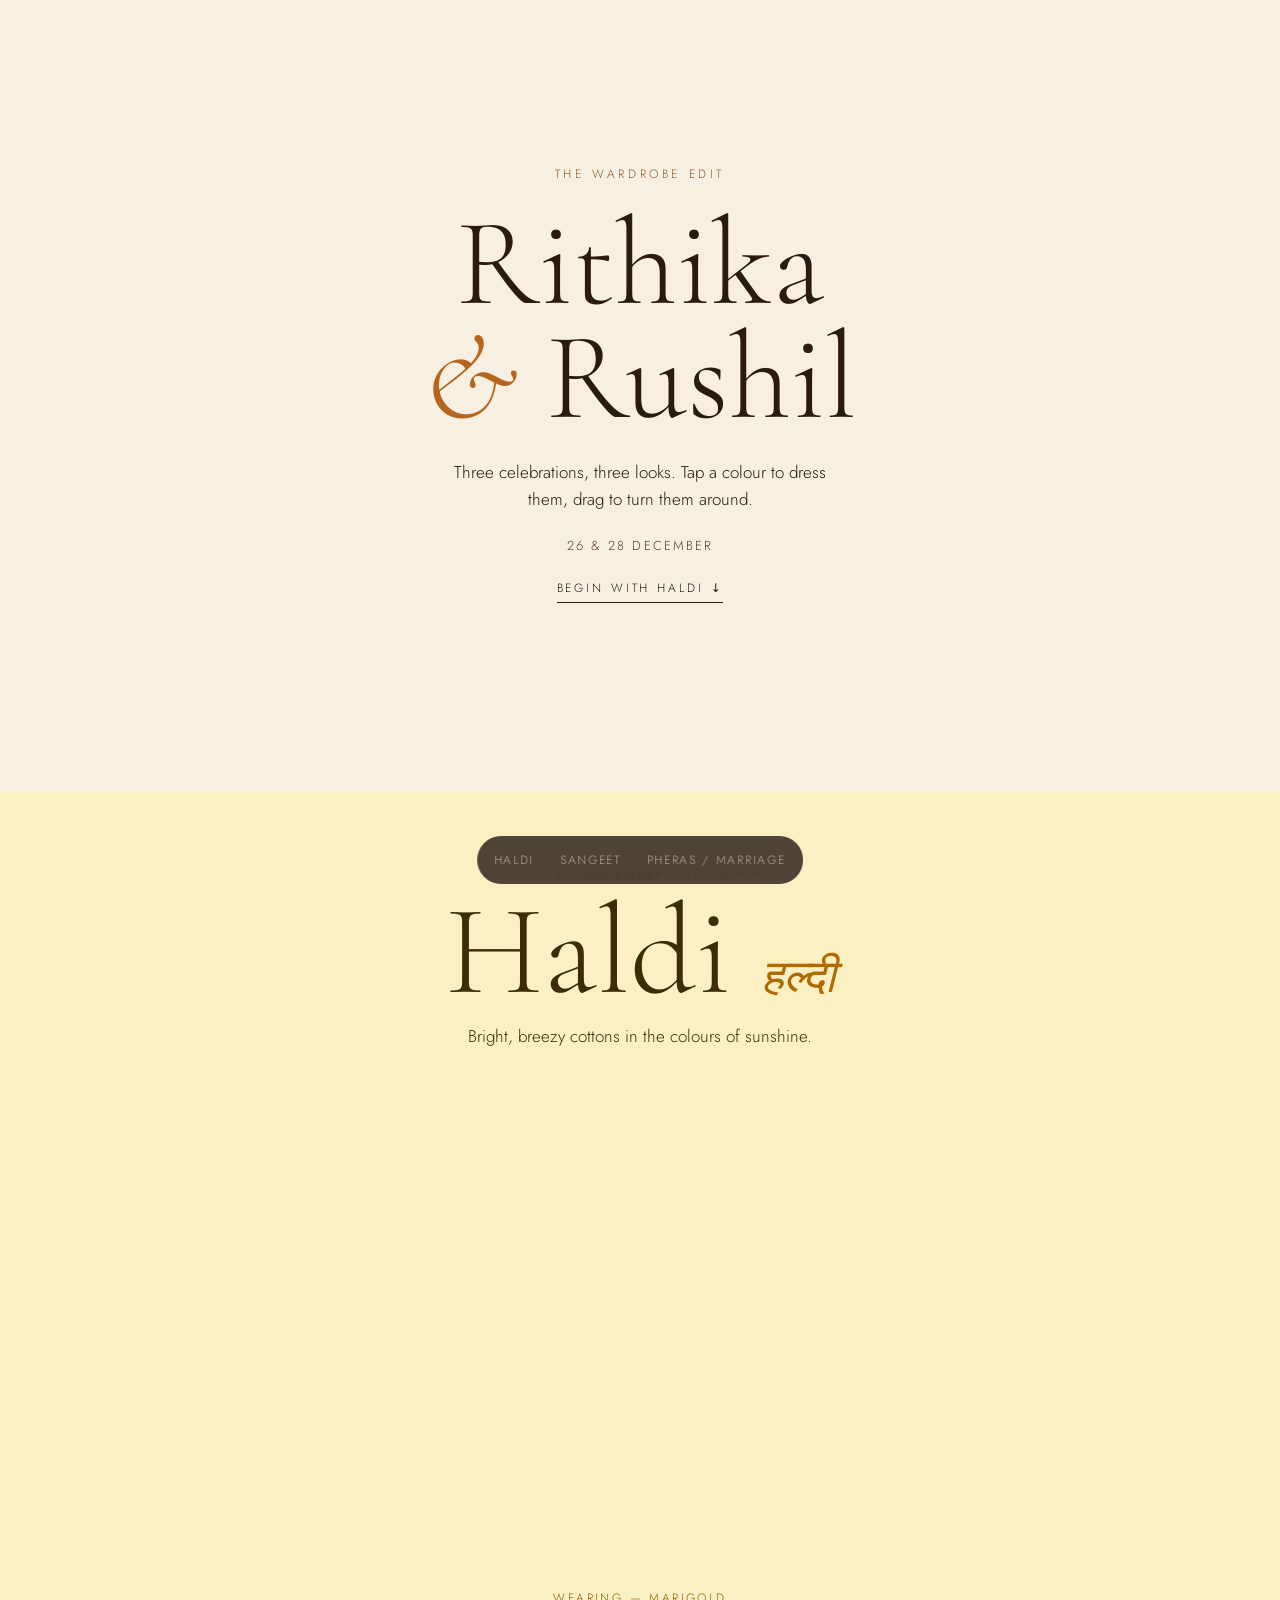
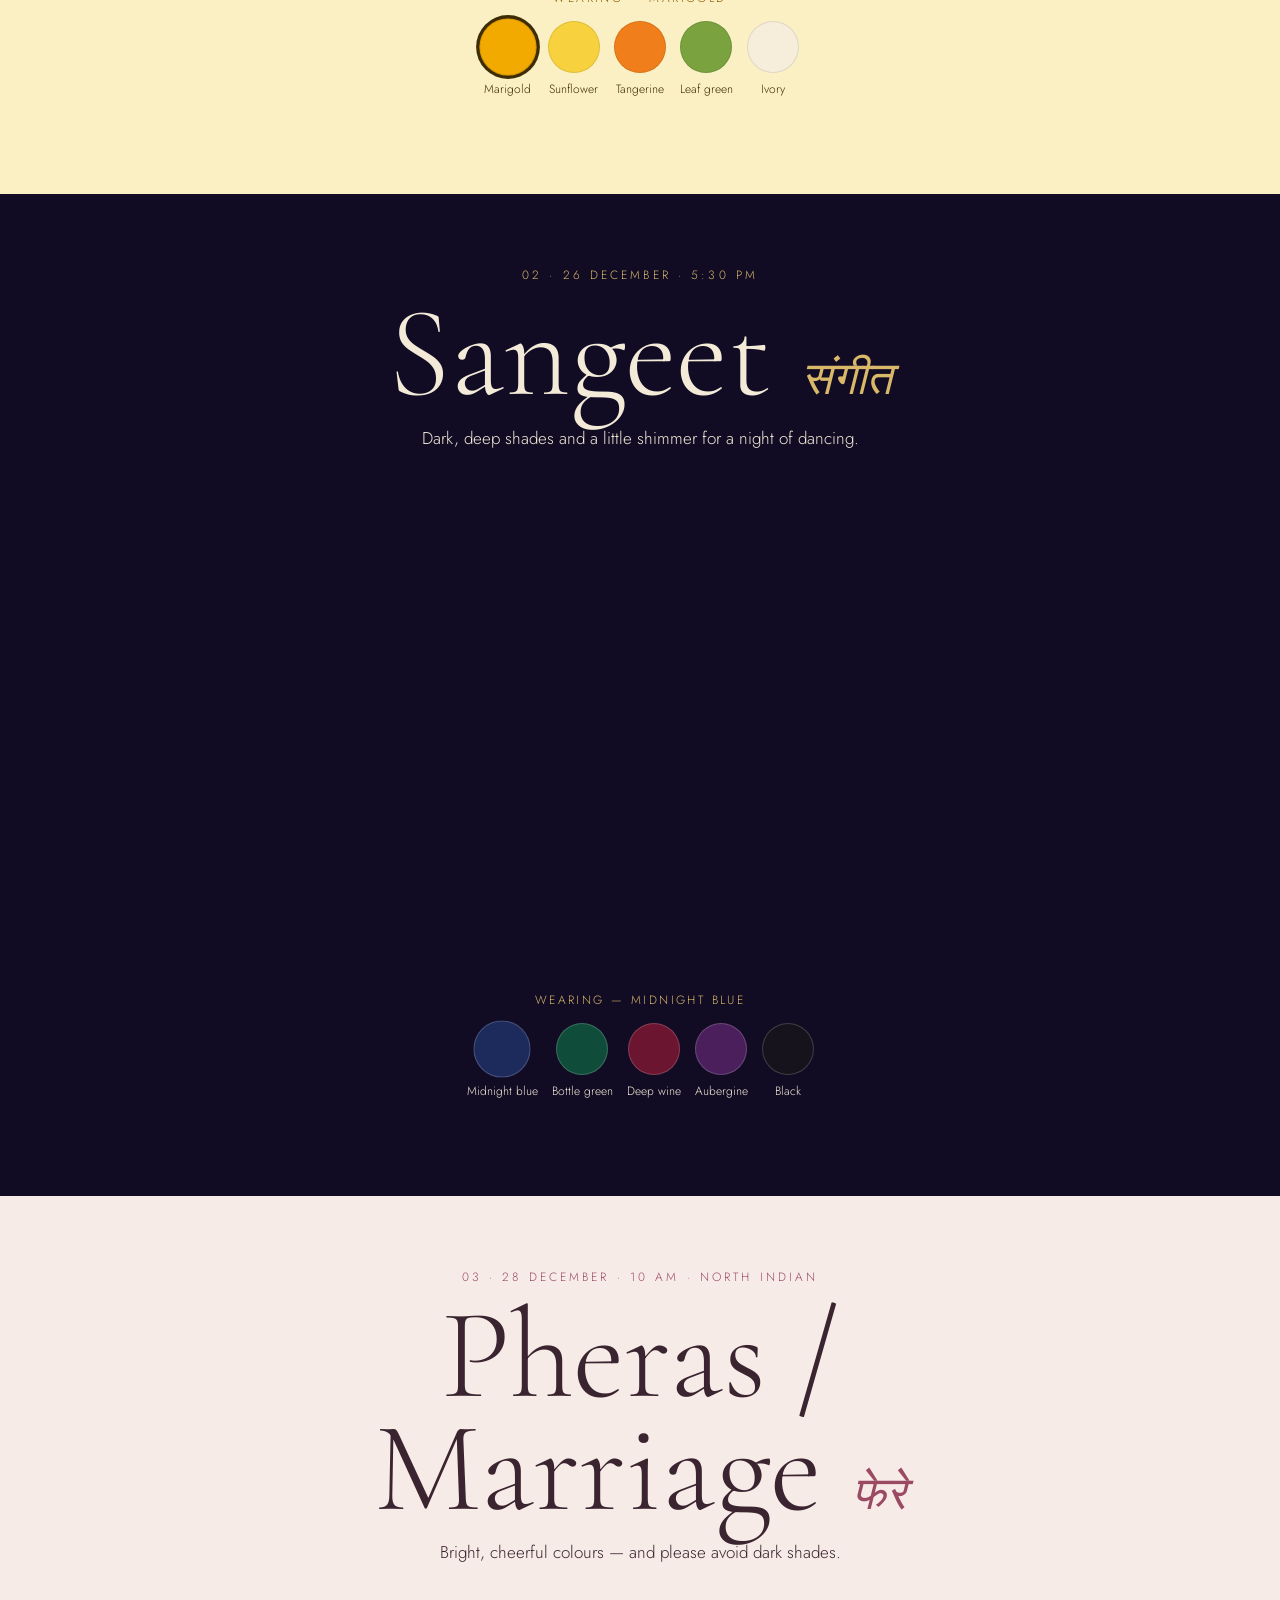
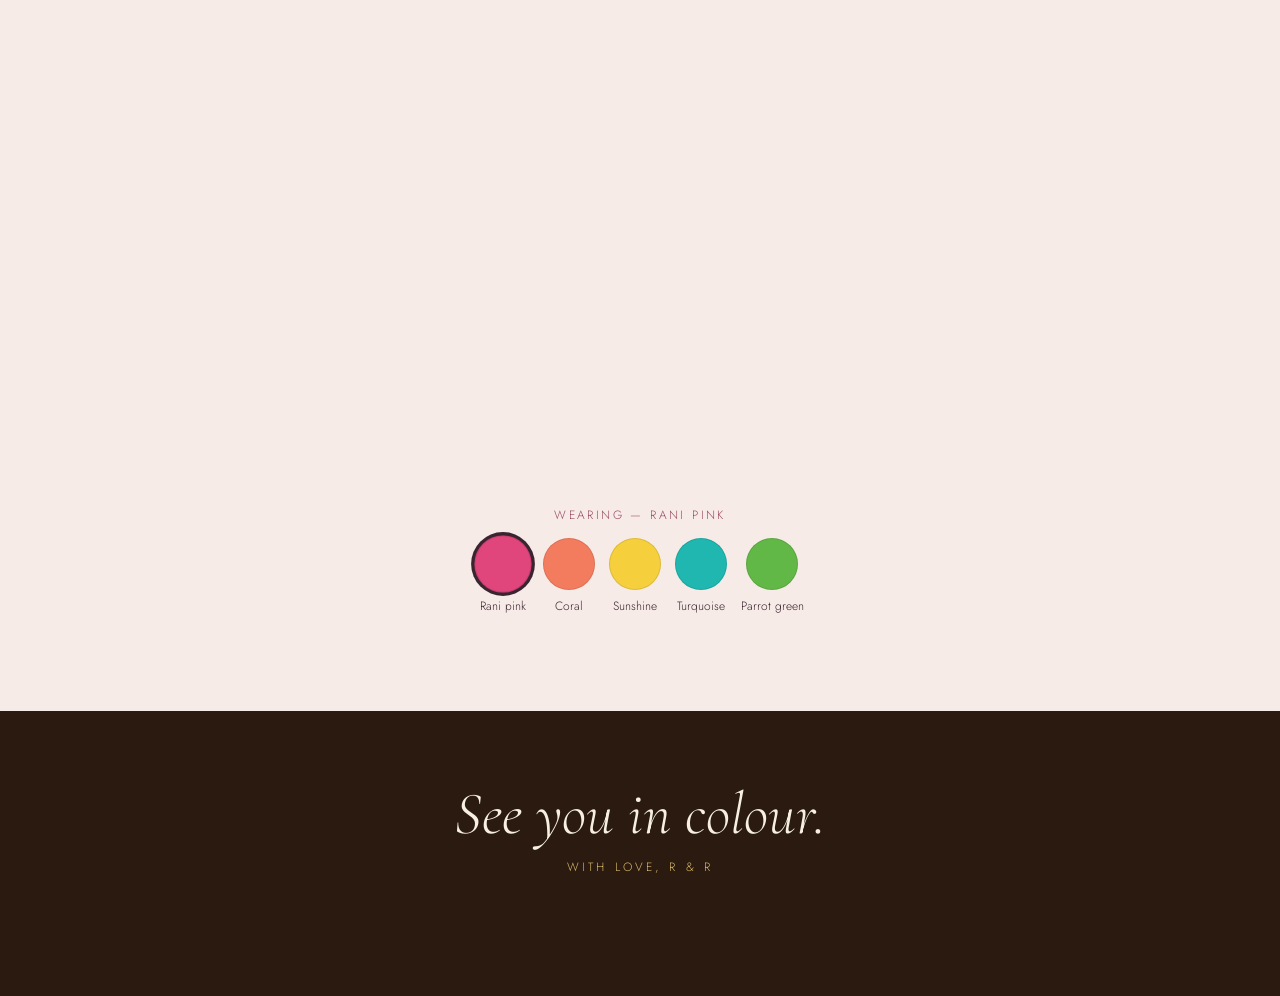
==== commit 0b7e085a: "Call the Pheras "Pheras / Marriage" on the dress-code page Heading and nav both, so guests who don't" ====
--- a/dress-code.html
+++ b/dress-code.html
@@ -49,7 +49,7 @@
 <nav>
 <a href="#haldi">Haldi</a>
 <a href="#sangeet">Sangeet</a>
-<a href="#pheras">Pheras</a>
+<a href="#pheras">Pheras / Marriage</a>
 </nav>
 
 <section data-scene="0" style="background:#f6efe2;color:#2a1a10;min-height:88svh;justify-content:center;gap:24px">
@@ -101,7 +101,7 @@
 <section id="pheras" data-scene="3" style="background:#f7ebe7;color:#3a2430">
 <div class="intro">
 <div class="eyebrow" style="color:#9a4a62">03 · 28 December · 10 AM · North Indian</div>
-<h2>Pheras <span style="color:#9a4a62">फेरे</span></h2>
+<h2>Pheras / Marriage <span style="color:#9a4a62">फेरे</span></h2>
 <p>Bright, cheerful colours — and please avoid dark shades.</p>
 </div>
 <div class="stage" data-spacer data-ev="3"></div>
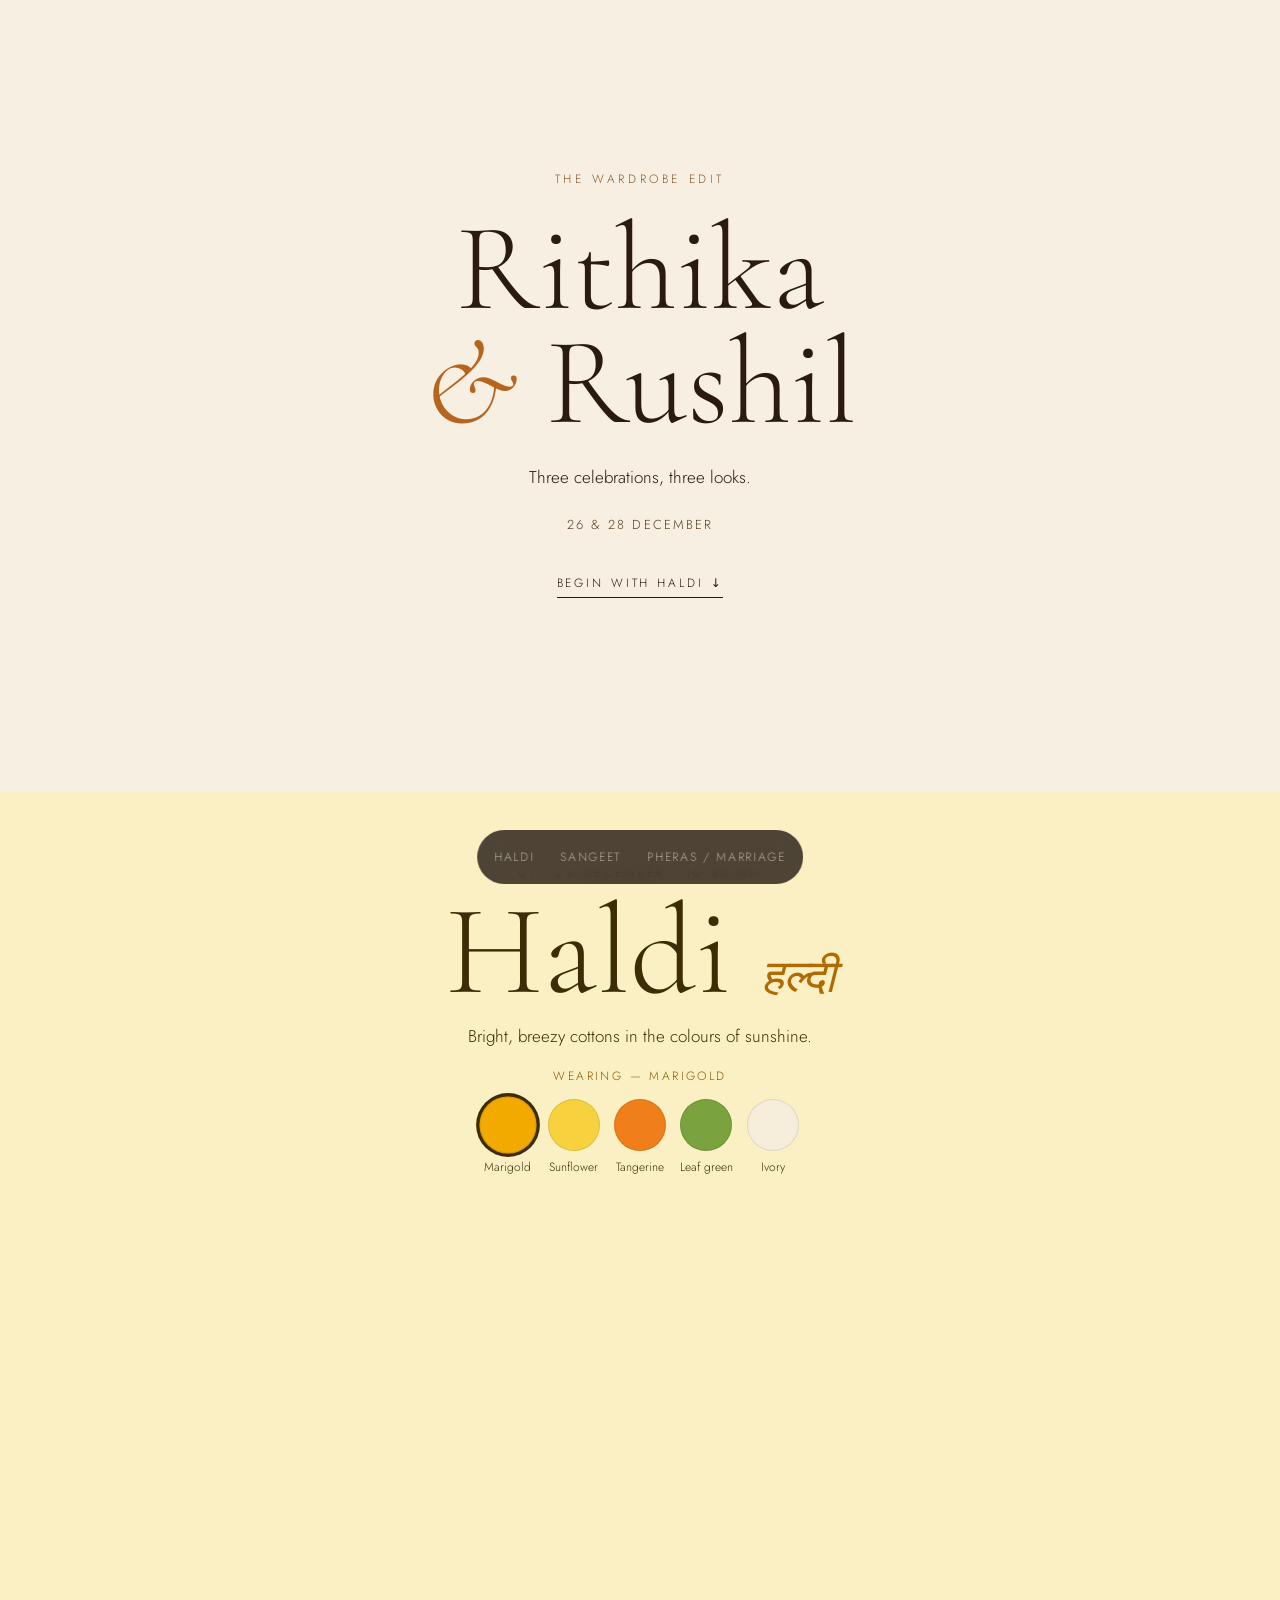
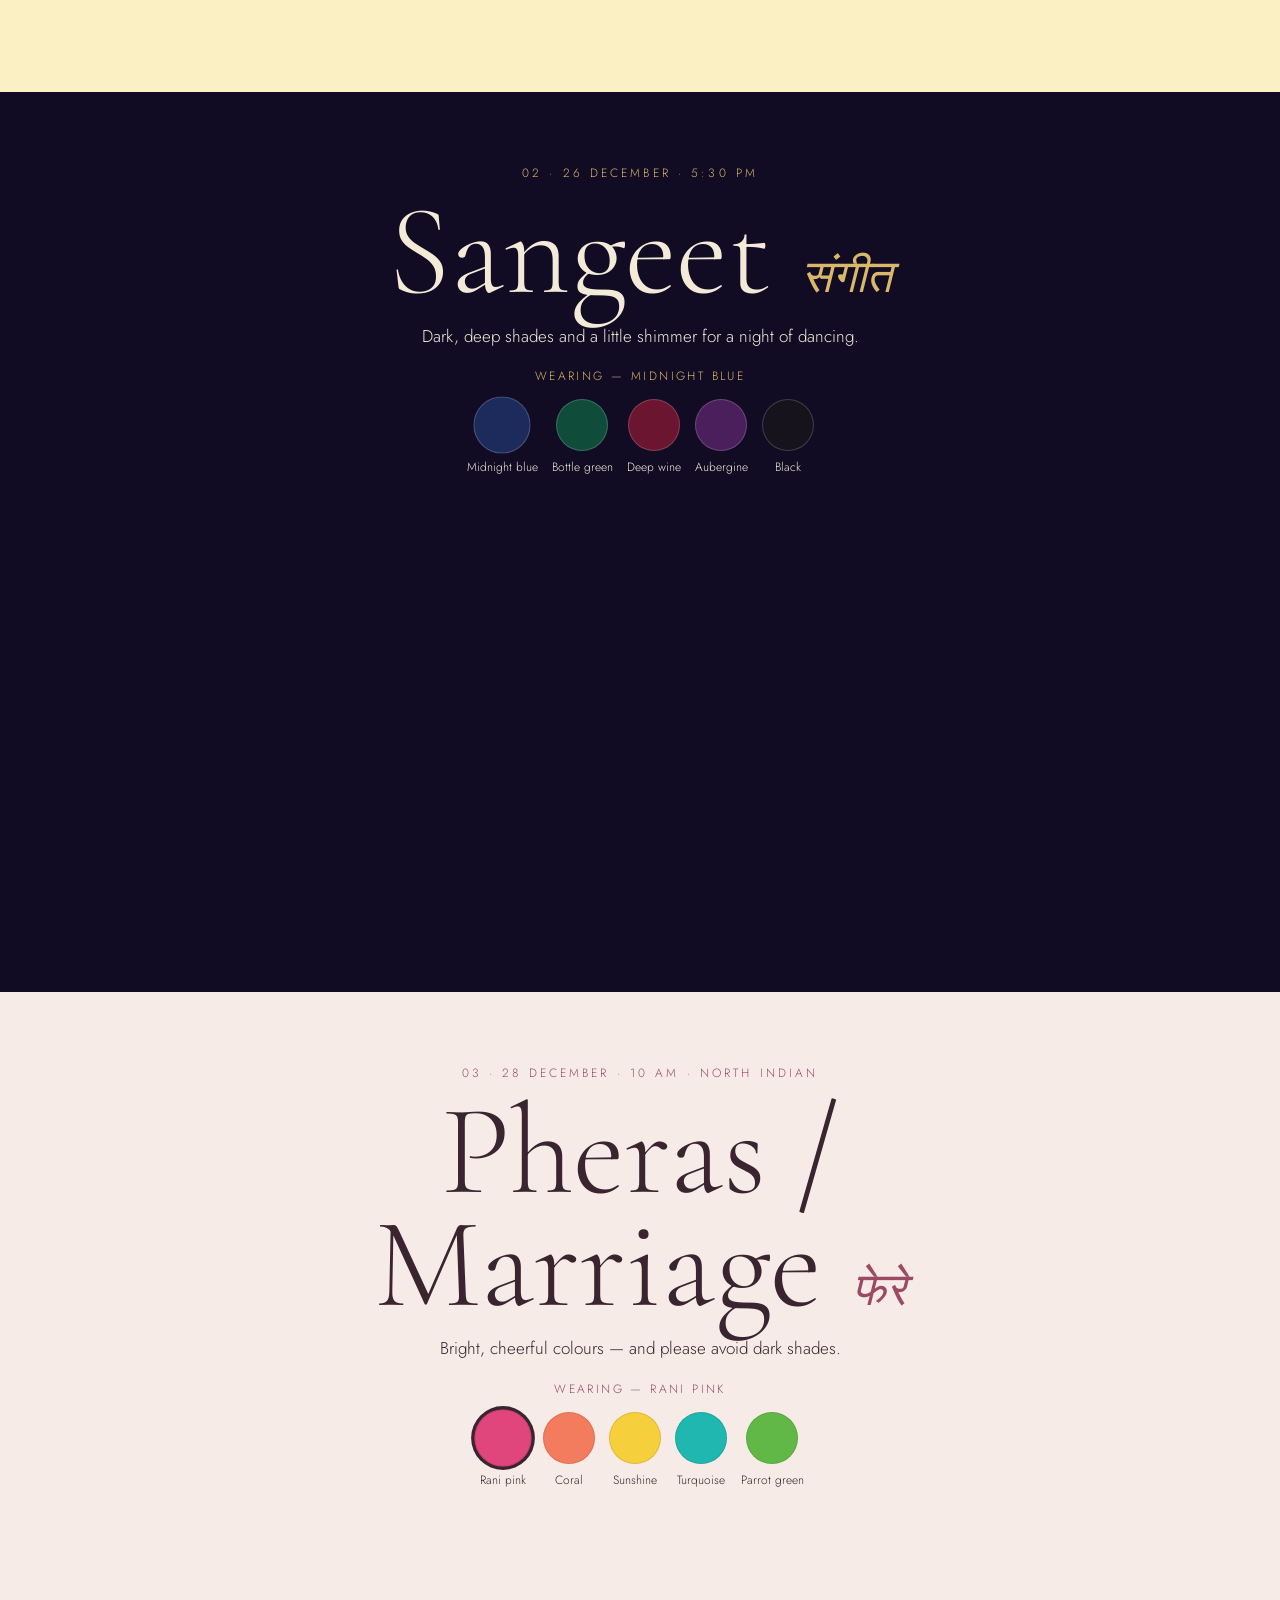
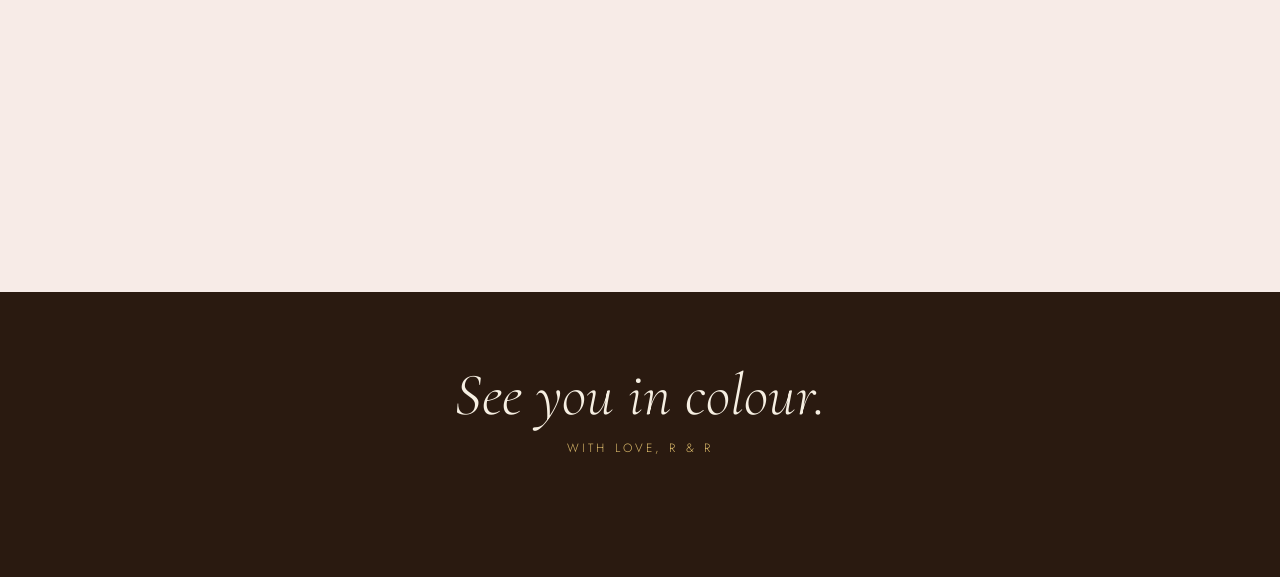
==== commit 425b8e82: "Make the dress-code page hold up on phones Tested as touch devices at 320, 390 and 412 wide and fixe" ====
--- a/dress-code.html
+++ b/dress-code.html
@@ -2,7 +2,7 @@
 <html lang="en">
 <head>
 <meta charset="utf-8">
-<meta name="viewport" content="width=device-width, initial-scale=1">
+<meta name="viewport" content="width=device-width, initial-scale=1, viewport-fit=cover">
 <title>Dress Code · Rithika &amp; Rushil</title>
 <meta name="description" content="What to wear to each of our wedding celebrations.">
 <meta name="theme-color" content="#2a1a10">
@@ -15,22 +15,25 @@
 html{scroll-behavior:smooth}
 body{margin:0;background:#f6efe2;font-family:'Jost',system-ui,sans-serif;font-weight:300;-webkit-font-smoothing:antialiased}
 a{color:inherit;text-decoration:none}
-a:hover{color:#b5651d}
-canvas{position:fixed;top:0;left:0;width:100vw;height:100vh;z-index:1;pointer-events:none;display:block}
-nav{position:fixed;left:50%;bottom:16px;transform:translateX(-50%);z-index:5;display:flex;gap:2px;padding:5px;border-radius:999px;background:rgba(24,14,10,.76);backdrop-filter:blur(12px);-webkit-backdrop-filter:blur(12px);font-size:12px;letter-spacing:.14em;text-transform:uppercase;white-space:nowrap;max-width:calc(100vw - 20px);overflow-x:auto}
-nav a{padding:10px 12px;border-radius:999px;color:#f6efe2;opacity:.6}
+@media (hover:hover){a:hover{color:#b5651d}}
+canvas{position:fixed;inset:0;width:100%;height:100%;z-index:1;pointer-events:none;display:block}
+nav{position:fixed;left:50%;bottom:calc(16px + env(safe-area-inset-bottom));transform:translateX(-50%);z-index:5;display:flex;gap:2px;padding:5px;border-radius:999px;background:rgba(24,14,10,.76);backdrop-filter:blur(12px);-webkit-backdrop-filter:blur(12px);font-size:12px;letter-spacing:.14em;text-transform:uppercase;white-space:nowrap;max-width:calc(100vw - 20px);overflow-x:auto}
+nav a{padding:13px 12px;border-radius:999px;color:#f6efe2;opacity:.6}
 nav a.on{opacity:1;background:rgba(246,239,226,.16)}
 nav a:hover{color:#f6efe2}
-section{position:relative;min-height:100svh;display:flex;flex-direction:column;align-items:center;text-align:center;gap:18px;padding:72px 22px 96px;box-sizing:border-box}
+@media (max-width:359px){nav{letter-spacing:.06em}nav a{padding-inline:9px}}
+nav a,.swatches button{-webkit-tap-highlight-color:transparent;touch-action:manipulation}
+section{position:relative;min-height:100vh;min-height:100svh;display:flex;flex-direction:column;align-items:center;text-align:center;gap:18px;padding:72px calc(22px + env(safe-area-inset-right)) calc(96px + env(safe-area-inset-bottom)) calc(22px + env(safe-area-inset-left));box-sizing:border-box}
 .intro{position:relative;z-index:2;display:flex;flex-direction:column;align-items:center;gap:14px;max-width:560px}
-.eyebrow{font-size:12px;letter-spacing:.26em;text-transform:uppercase}
+.eyebrow{font-size:12px;letter-spacing:.26em;text-transform:uppercase;text-wrap:balance}
 h1,h2{margin:0;font-family:'Cormorant Garamond',serif;font-weight:300}
 h2{font-size:clamp(64px,17vw,128px);line-height:.88}
 h2 span{font-size:.36em;font-style:italic}
 p{margin:0;font-size:17px;line-height:1.55;text-wrap:pretty}
 /* The empty stage the couple stands on; dragging it turns the turntable */
-.stage{flex:1;min-height:56svh;width:100%;touch-action:pan-y;cursor:grab}
+.stage{flex:1;min-height:56vh;min-height:clamp(240px,calc(100svh - 340px),56svh);width:100%;touch-action:pan-y;cursor:grab}
 .stage:active{cursor:grabbing}
+.no3d .stage,.no3d .hint{display:none}
 .palette{position:relative;z-index:2;display:flex;flex-direction:column;align-items:center;gap:14px}
 .palette-label{font-size:12px;letter-spacing:.2em;text-transform:uppercase}
 .swatches{display:flex;flex-wrap:wrap;justify-content:center;gap:14px}
@@ -40,7 +43,7 @@
 .swatches button span:last-child{font-size:12px}
 .dark .swatches button span:first-child{box-shadow:inset 0 0 0 1px rgba(255,255,255,.18)}
 .swatches button:focus-visible{outline:2px solid currentColor;outline-offset:4px;border-radius:8px}
-footer{position:relative;z-index:2;background:#2a1a10;color:#f6efe2;padding:72px 22px 120px;display:flex;flex-direction:column;gap:12px;align-items:center;text-align:center}
+footer{position:relative;z-index:2;background:#2a1a10;color:#f6efe2;padding:72px 22px calc(120px + env(safe-area-inset-bottom));display:flex;flex-direction:column;gap:12px;align-items:center;text-align:center}
 </style>
 </head>
 <body>
@@ -55,9 +58,9 @@
 <section data-scene="0" style="background:#f6efe2;color:#2a1a10;min-height:88svh;justify-content:center;gap:24px">
 <div class="eyebrow" style="letter-spacing:.3em;color:#8a5a2b">The wardrobe edit</div>
 <h1 style="font-size:clamp(56px,15vw,124px);line-height:.92">Rithika<br><span style="font-style:italic;color:#b5651d">&amp;</span> Rushil</h1>
-<p style="max-width:24em">Three celebrations, three looks. Tap a colour to dress them, drag to turn them around.</p>
+<p style="max-width:24em">Three celebrations, three looks.<span class="hint"> Tap a colour to dress them, drag to turn them around.</span></p>
 <div style="font-size:13px;letter-spacing:.16em;text-transform:uppercase;color:#5a3d22">26 &amp; 28 December</div>
-<a href="#haldi" style="font-size:12px;letter-spacing:.24em;text-transform:uppercase;border-bottom:1px solid #2a1a10;padding-bottom:5px">Begin with Haldi ↓</a>
+<a href="#haldi" style="font-size:12px;letter-spacing:.24em;text-transform:uppercase;border-bottom:1px solid #2a1a10;padding:16px 0 5px">Begin with Haldi ↓</a>
 </section>
 
 <section id="haldi" data-scene="1" style="background:#fbf0c4;color:#3d2c05">
@@ -156,7 +159,7 @@
   navLinks.forEach((a, k) => a.classList.toggle('on', k + 1 === i));
 };
 
-init().catch(e => console.warn('3D failed', e));
+init().catch(e => { console.warn('3D failed', e); document.body.classList.add('no3d'); });
 
 async function init() {
   THREE = await import('https://esm.sh/three@0.160.0');
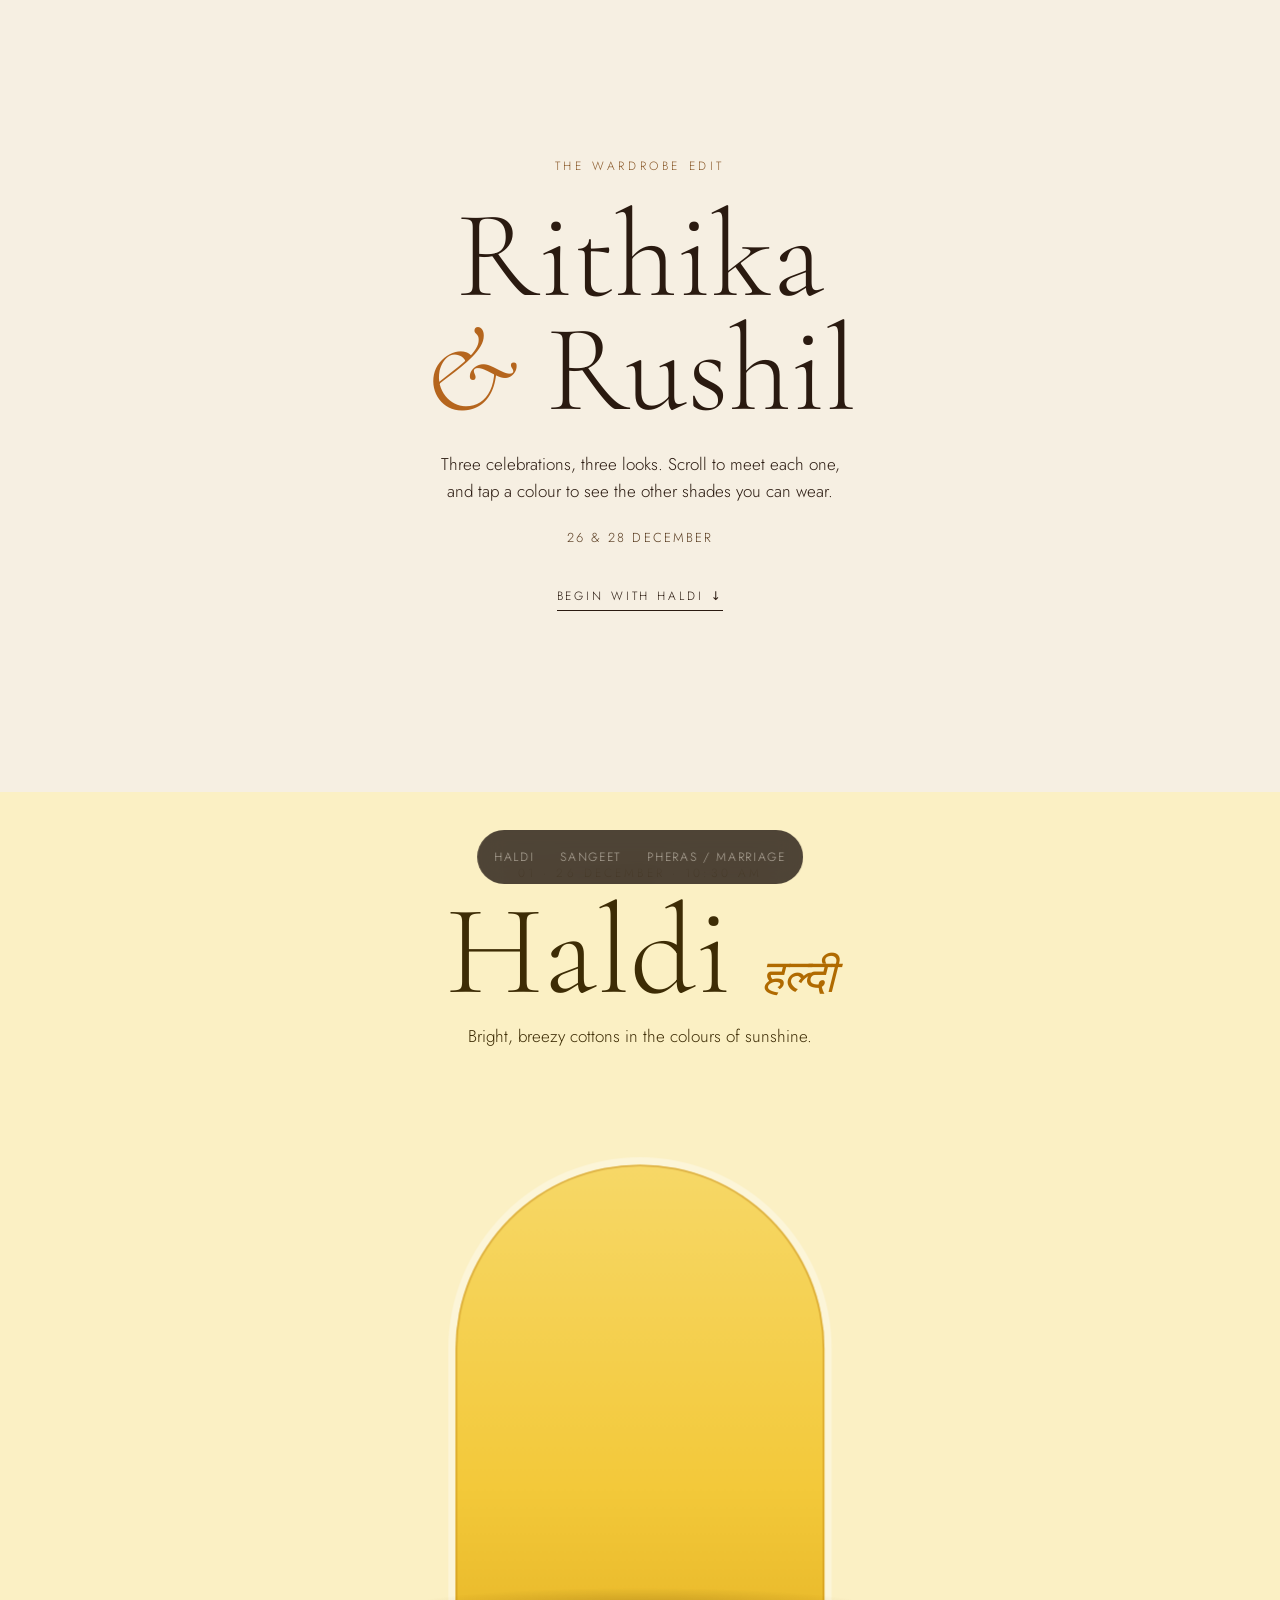
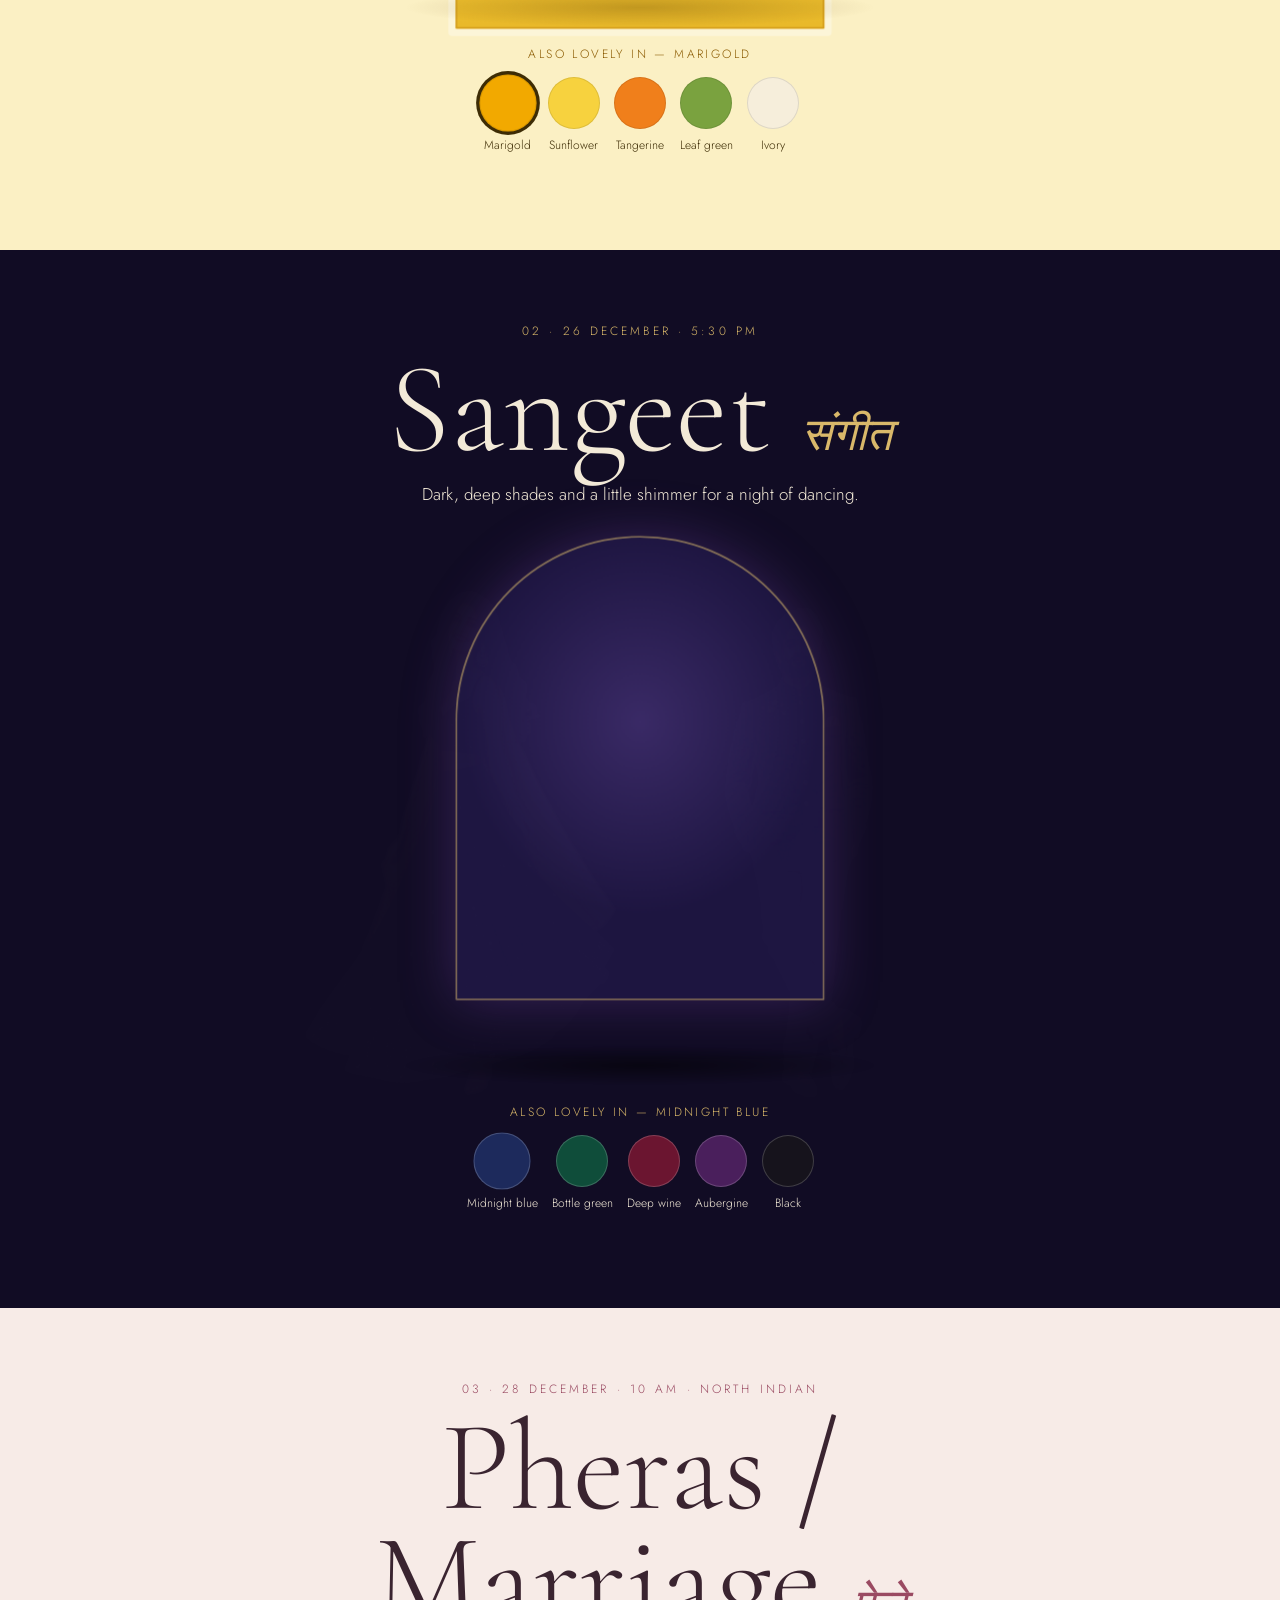
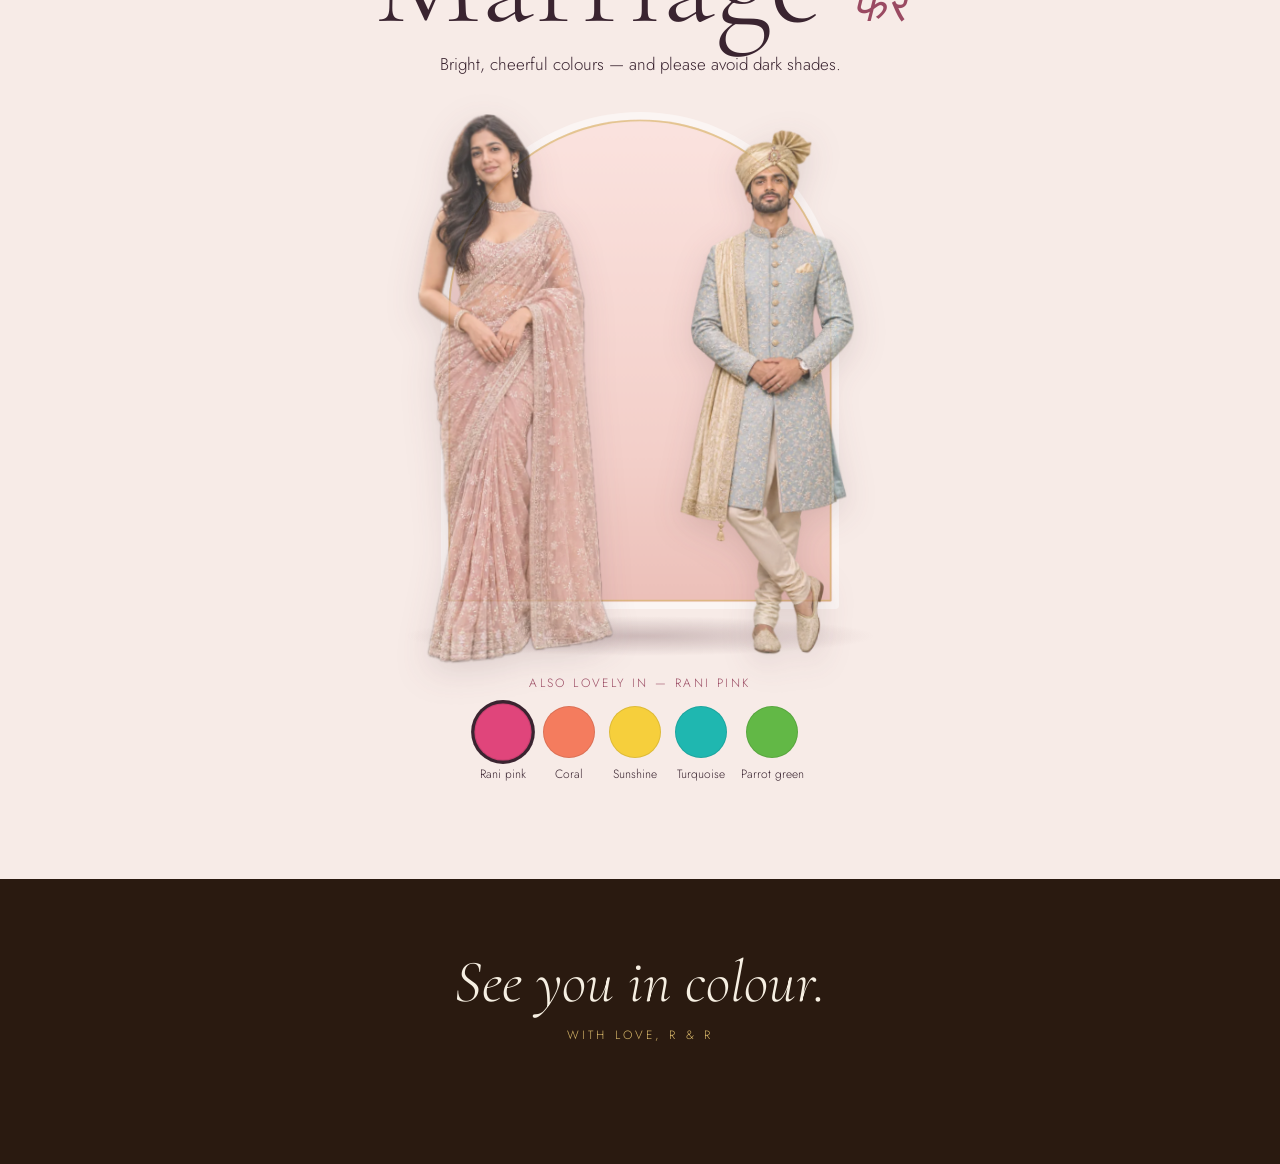
==== commit 7106cf08: "Dress-code page: real people instead of mannequins Built from the "Dress Code D - Real People" desig" ====
--- a/dress-code.html
+++ b/dress-code.html
@@ -23,17 +23,21 @@
 nav a:hover{color:#f6efe2}
 @media (max-width:359px){nav{letter-spacing:.06em}nav a{padding-inline:9px}}
 nav a,.swatches button{-webkit-tap-highlight-color:transparent;touch-action:manipulation}
-section{position:relative;min-height:100vh;min-height:100svh;display:flex;flex-direction:column;align-items:center;text-align:center;gap:18px;padding:72px calc(22px + env(safe-area-inset-right)) calc(96px + env(safe-area-inset-bottom)) calc(22px + env(safe-area-inset-left));box-sizing:border-box}
+section{position:relative;overflow-x:clip;min-height:100vh;min-height:100svh;display:flex;flex-direction:column;align-items:center;text-align:center;gap:18px;padding:72px calc(22px + env(safe-area-inset-right)) calc(96px + env(safe-area-inset-bottom)) calc(22px + env(safe-area-inset-left));box-sizing:border-box}
+[data-scene="0"]>*{position:relative;z-index:2}
 .intro{position:relative;z-index:2;display:flex;flex-direction:column;align-items:center;gap:14px;max-width:560px}
 .eyebrow{font-size:12px;letter-spacing:.26em;text-transform:uppercase;text-wrap:balance}
 h1,h2{margin:0;font-family:'Cormorant Garamond',serif;font-weight:300}
 h2{font-size:clamp(64px,17vw,128px);line-height:.88}
 h2 span{font-size:.36em;font-style:italic}
 p{margin:0;font-size:17px;line-height:1.55;text-wrap:pretty}
-/* The empty stage the couple stands on; dragging it turns the turntable */
-.stage{flex:1;min-height:56vh;min-height:clamp(240px,calc(100svh - 340px),56svh);width:100%;touch-action:pan-y;cursor:grab}
-.stage:active{cursor:grabbing}
-.no3d .stage,.no3d .hint{display:none}
+/* The couple stands in an arch; scroll, pointer and tilt move them */
+.stage{position:relative;z-index:2;width:100%;max-width:560px;flex:none;height:min(64vh,620px,calc(128vw - 56px));height:min(620px,calc(128vw - 56px),clamp(240px,calc(100svh - 340px),64svh));perspective:1100px}
+.arch{position:absolute;inset:4% 13% 3%;border-radius:999px 999px 6px 6px}
+.floor{position:absolute;left:8%;right:8%;bottom:0;height:7%;border-radius:50%}
+.stage img{position:absolute;bottom:1%;left:50%;height:98%;width:auto;transform-origin:50% 100%}
+.stage .her{transform:translateX(-80%)}
+.stage .him{transform:translateX(-20%)}
 .palette{position:relative;z-index:2;display:flex;flex-direction:column;align-items:center;gap:14px}
 .palette-label{font-size:12px;letter-spacing:.2em;text-transform:uppercase}
 .swatches{display:flex;flex-wrap:wrap;justify-content:center;gap:14px}
@@ -58,7 +62,7 @@
 <section data-scene="0" style="background:#f6efe2;color:#2a1a10;min-height:88svh;justify-content:center;gap:24px">
 <div class="eyebrow" style="letter-spacing:.3em;color:#8a5a2b">The wardrobe edit</div>
 <h1 style="font-size:clamp(56px,15vw,124px);line-height:.92">Rithika<br><span style="font-style:italic;color:#b5651d">&amp;</span> Rushil</h1>
-<p style="max-width:24em">Three celebrations, three looks.<span class="hint"> Tap a colour to dress them, drag to turn them around.</span></p>
+<p style="max-width:24em">Three celebrations, three looks. Scroll to meet each one, and tap a colour to see the other shades you can wear.</p>
 <div style="font-size:13px;letter-spacing:.16em;text-transform:uppercase;color:#5a3d22">26 &amp; 28 December</div>
 <a href="#haldi" style="font-size:12px;letter-spacing:.24em;text-transform:uppercase;border-bottom:1px solid #2a1a10;padding:16px 0 5px">Begin with Haldi ↓</a>
 </section>
@@ -69,9 +73,14 @@
 <h2>Haldi <span style="color:#b06a00">हल्दी</span></h2>
 <p>Bright, breezy cottons in the colours of sunshine.</p>
 </div>
-<div class="stage" data-spacer data-ev="1"></div>
+<div class="stage" data-ev="1">
+<div class="arch" style="background:linear-gradient(180deg,#f7d867,#f3c93a 70%,#e9b92a);box-shadow:inset 0 0 0 2px rgba(176,106,0,.35),0 0 0 8px rgba(255,255,255,.35)"></div>
+<div class="floor" style="background:radial-gradient(closest-side,rgba(90,60,0,.28),transparent)"></div>
+<img class="her" src="assets/web/dress-haldi-her.webp" width="1024" height="1536" alt="Woman in a marigold sharara set" loading="lazy" decoding="async" style="filter:drop-shadow(0 10px 16px rgba(60,40,0,.18))">
+<img class="him" src="assets/web/dress-haldi-him.webp" width="1024" height="1536" alt="Man in a yellow kurta" loading="lazy" decoding="async" style="filter:drop-shadow(0 10px 16px rgba(60,40,0,.18))">
+</div>
 <div class="palette">
-<div class="palette-label" style="color:#8a5a00">Wearing — <span aria-live="polite" data-picked>Marigold</span></div>
+<div class="palette-label" style="color:#8a5a00">Also lovely in — <span aria-live="polite" data-picked>Marigold</span></div>
 <div class="swatches" data-ev="1">
 <button aria-pressed="true" style="--c:#f2a900"><span></span><span>Marigold</span></button>
 <button aria-pressed="false" style="--c:#f7d23e"><span></span><span>Sunflower</span></button>
@@ -88,9 +97,14 @@
 <h2>Sangeet <span style="color:#d9b86a">संगीत</span></h2>
 <p>Dark, deep shades and a little shimmer for a night of dancing.</p>
 </div>
-<div class="stage" data-spacer data-ev="2"></div>
+<div class="stage" data-ev="2">
+<div class="arch" style="background:radial-gradient(ellipse 70% 60% at 50% 40%,#3a2a66,#1d1540 70%);box-shadow:inset 0 0 0 2px rgba(217,184,106,.55),0 0 60px rgba(123,72,184,.35)"></div>
+<div class="floor" style="background:radial-gradient(closest-side,rgba(0,0,0,.5),transparent)"></div>
+<img class="her" src="assets/web/dress-sangeet-her.webp" width="1024" height="1536" alt="Woman in an emerald sequinned lehenga" loading="lazy" decoding="async" style="filter:drop-shadow(0 10px 16px rgba(0,0,0,.4))">
+<img class="him" src="assets/web/dress-sangeet-him.webp" width="1024" height="1536" alt="Man in a navy velvet bandhgala" loading="lazy" decoding="async" style="filter:drop-shadow(0 10px 16px rgba(0,0,0,.4))">
+</div>
 <div class="palette">
-<div class="palette-label" style="color:#d9b86a">Wearing — <span aria-live="polite" data-picked>Midnight blue</span></div>
+<div class="palette-label" style="color:#d9b86a">Also lovely in — <span aria-live="polite" data-picked>Midnight blue</span></div>
 <div class="swatches" data-ev="2">
 <button aria-pressed="true" style="--c:#1d2a5c"><span></span><span>Midnight blue</span></button>
 <button aria-pressed="false" style="--c:#0f4d3a"><span></span><span>Bottle green</span></button>
@@ -107,9 +121,14 @@
 <h2>Pheras / Marriage <span style="color:#9a4a62">फेरे</span></h2>
 <p>Bright, cheerful colours — and please avoid dark shades.</p>
 </div>
-<div class="stage" data-spacer data-ev="3"></div>
+<div class="stage" data-ev="3">
+<div class="arch" style="background:linear-gradient(180deg,#fbe3df,#f3cfc9 70%,#ecc0b9);box-shadow:inset 0 0 0 2px rgba(212,175,90,.6),0 0 0 8px rgba(255,255,255,.5)"></div>
+<div class="floor" style="background:radial-gradient(closest-side,rgba(80,40,50,.25),transparent)"></div>
+<img class="her" src="assets/web/dress-pheras-her.webp" width="1024" height="1536" alt="Woman in a blush embroidered saree" loading="lazy" decoding="async" style="filter:drop-shadow(0 10px 16px rgba(80,40,50,.18))">
+<img class="him" src="assets/web/dress-pheras-him.webp" width="1024" height="1536" alt="Man in a powder-blue sherwani and gold safa" loading="lazy" decoding="async" style="filter:drop-shadow(0 10px 16px rgba(80,40,50,.18))">
+</div>
 <div class="palette">
-<div class="palette-label" style="color:#9a4a62">Wearing — <span aria-live="polite" data-picked>Rani pink</span></div>
+<div class="palette-label" style="color:#9a4a62">Also lovely in — <span aria-live="polite" data-picked>Rani pink</span></div>
 <div class="swatches" data-ev="3">
 <button aria-pressed="true" style="--c:#e0457b"><span></span><span>Rani pink</span></button>
 <button aria-pressed="false" style="--c:#f47c5e"><span></span><span>Coral</span></button>
@@ -129,18 +148,17 @@
 const canvas = document.getElementById('scene');
 const navLinks = document.querySelectorAll('nav a');
 const secs = document.querySelectorAll('[data-scene]');
-// Reduced motion: no auto-spin or sway; dragging still turns the couple.
+const stages = [...document.querySelectorAll('.stage')].map(st => ({ i: +st.dataset.ev, st, her: st.querySelector('.her'), him: st.querySelector('.him'), arch: st.querySelector('.arch') }));
+// Reduced motion: the couple stands still and the petals stop falling; only the fade-in remains.
 const still = matchMedia('(prefers-reduced-motion: reduce)').matches;
-const autoSpin = still ? 0 : 0.25;
-const spin = [0, 0, 0, 0], vel = [0, 0, 0, 0];
-let THREE, targets, drag = null, active = -1;
-
-document.querySelectorAll('.stage').forEach(st => st.addEventListener('pointerdown', e => { drag = { ev: +st.dataset.ev, x: e.clientX }; }));
-addEventListener('pointermove', e => { if (!drag) return; const dx = e.clientX - drag.x; drag.x = e.clientX; spin[drag.ev] += dx * 0.012; vel[drag.ev] = dx * 0.012; });
-addEventListener('pointerup', () => { drag = null; });
-addEventListener('pointercancel', () => { drag = null; });
-
-// Swatches work without the 3D scene; they just also redress the couple once it loads.
+const depth = still ? 0 : 1;
+const mouse = { x: 0 }, pulse = [0, 0, 0, 0];
+let tx = 0, active = -1, THREE, targets, burst = null, particles = null;
+
+addEventListener('pointermove', e => { mouse.x = e.clientX / innerWidth - 0.5; });
+addEventListener('deviceorientation', e => { if (e.gamma != null) mouse.x = Math.max(-0.5, Math.min(0.5, e.gamma / 60)); });
+
+// Swatches work without the 3D scene; they just also tint the petals once it loads.
 const colourOf = btn => btn.style.getPropertyValue('--c').trim();
 document.querySelectorAll('.swatches').forEach(group => {
   const ev = +group.dataset.ev;
@@ -149,7 +167,9 @@
     const btn = e.target.closest('button'); if (!btn) return;
     group.querySelectorAll('button').forEach(b => b.setAttribute('aria-pressed', b === btn));
     label.textContent = btn.lastElementChild.textContent;
-    if (targets) { targets[ev] = new THREE.Color(colourOf(btn)); vel[ev] += 0.12; }
+    pulse[ev] = 1; burst = { t: 0 };
+    // Sangeet petals stay gold: a dark petal would vanish against the night sky.
+    if (targets && ev !== 2) targets[ev] = new THREE.Color(colourOf(btn));
   });
 });
 
@@ -159,218 +179,91 @@
   navLinks.forEach((a, k) => a.classList.toggle('on', k + 1 === i));
 };
 
-init().catch(e => { console.warn('3D failed', e); document.body.classList.add('no3d'); });
-
+const clamp = v => Math.max(0, Math.min(1, v));
+let last = performance.now(), time = 0;
+const loop = now => {
+  requestAnimationFrame(loop);
+  const dt = Math.min(0.05, (now - last) / 1000); last = now;
+  if (!still) time += dt;
+  const vh = innerHeight;
+  tx += (mouse.x - tx) * 0.06;
+  let best = 0, bestW = -1;
+  secs.forEach(sec => {
+    const r = sec.getBoundingClientRect(), w = clamp(1 - Math.abs((r.top + r.height / 2 - vh / 2) / vh));
+    if (w > bestW) { bestW = w; best = +sec.dataset.scene; }
+  });
+  stages.forEach(({ i, st, her, him, arch }) => {
+    const sr = st.getBoundingClientRect(), p = (sr.top + sr.height / 2 - vh / 2) / vh;
+    if (Math.abs(p) > 1.3) return;
+    const e = clamp(1 - Math.abs(p) * 1.15), ee = e * e * (3 - 2 * e), off = (1 - ee) * depth;
+    const pu = pulse[i] *= 0.92, sc = 0.9 + 0.1 * ee + pu * 0.03;
+    const sway = Math.sin(time * 0.9 + i) * 0.6 * depth, rx = tx * 14 * depth;
+    her.style.transform = `translateX(-80%) translate3d(${-tx * 14 * depth - off * 50}px, ${p * 26 * depth + off * 30}px, 40px) rotateY(${rx + 6 + off * 30}deg) rotate(${sway * 0.4}deg) scale(${sc})`;
+    him.style.transform = `translateX(-20%) translate3d(${-tx * 8 * depth + off * 50}px, ${p * 16 * depth + off * 30}px, 0px) rotateY(${rx - 6 - off * 30}deg) rotate(${-sway * 0.4}deg) scale(${sc})`;
+    her.style.opacity = him.style.opacity = Math.min(1, ee * 1.3).toFixed(3);
+    arch.style.transform = `translate3d(${tx * 18 * depth}px, ${p * 50 * depth}px, -60px) scale(${0.94 + 0.06 * ee + pu * 0.04})`;
+  });
+  setActive(best);
+  if (particles) particles(dt, best);
+};
+requestAnimationFrame(loop);
+
+init().catch(e => console.warn('3D failed', e));
+
+// Falling petals and gold sparks behind the couple, tinted by each celebration's colour.
 async function init() {
   THREE = await import('https://esm.sh/three@0.160.0');
-  const { RoomEnvironment } = await import('https://esm.sh/three@0.160.0/examples/jsm/environments/RoomEnvironment.js');
   const renderer = new THREE.WebGLRenderer({ canvas, alpha: true, antialias: true });
   renderer.setPixelRatio(Math.min(devicePixelRatio, 2));
   renderer.outputColorSpace = THREE.SRGBColorSpace;
-  renderer.toneMapping = THREE.ACESFilmicToneMapping;
   const scene = new THREE.Scene();
-  scene.environment = new THREE.PMREMGenerator(renderer).fromScene(new RoomEnvironment(), 0.04).texture;
-  const camera = new THREE.PerspectiveCamera(30, 1, 0.1, 100); camera.position.set(0, 0.6, 12);
-  scene.add(new THREE.HemisphereLight(0xfff6ea, 0x5a4636, 0.9));
-  const key = new THREE.DirectionalLight(0xffffff, 1.7); key.position.set(3, 6, 6); scene.add(key);
-  const rim = new THREE.DirectionalLight(0xffe2b8, 1.0); rim.position.set(-4, 3, -4); scene.add(rim);
-
-  const C = c => new THREE.Color(c), V = (x, y, z) => new THREE.Vector3(x, y, z);
-  const gold = new THREE.MeshStandardMaterial({ color: '#d4a84a', metalness: 1, roughness: 0.28 });
-  const fabric = (c, silk) => new THREE.MeshPhysicalMaterial({ color: c, roughness: silk ? 0.38 : 0.62, sheen: 1, sheenColor: C('#ffffff'), sheenRoughness: silk ? 0.3 : 0.55, side: THREE.DoubleSide });
-  const lathe = (pts, mat, fz = 0.78) => { const m = new THREE.Mesh(new THREE.LatheGeometry(pts.map(p => new THREE.Vector2(p[0], p[1])), 56), mat); m.scale.z = fz; return m; };
-  const pleat = (m, amt, n, y0, y1) => {
-    const p = m.geometry.attributes.position;
-    for (let i = 0; i < p.count; i++) {
-      const x = p.getX(i), y = p.getY(i), z = p.getZ(i), t = Math.max(0, Math.min(1, (y0 - y) / (y0 - y1)));
-      const f = 1 + amt * t * Math.sin(Math.atan2(z, x) * n);
-      p.setX(i, x * f); p.setZ(i, z * f);
-    }
-    m.geometry.computeVertexNormals();
-  };
-  const ribbon = (pts, w, mat) => {
-    const curve = new THREE.CatmullRomCurve3(pts.map(p => V(...p))), N = 48, pos = [], idx = [];
-    for (let i = 0; i <= N; i++) {
-      const u = i / N, p = curve.getPointAt(u), t = curve.getTangentAt(u);
-      let out = V(p.x, 0, p.z); if (out.lengthSq() < 1e-4) out.set(0, 0, 1); out.normalize();
-      const side = V().crossVectors(t, out).normalize().multiplyScalar(w / 2);
-      p.addScaledVector(out, 0.012);
-      pos.push(p.x - side.x, p.y - side.y, p.z - side.z, p.x + side.x, p.y + side.y, p.z + side.z);
-      if (i < N) { const a = i * 2; idx.push(a, a + 1, a + 2, a + 1, a + 3, a + 2); }
-    }
-    const g = new THREE.BufferGeometry(); g.setAttribute('position', new THREE.Float32BufferAttribute(pos, 3)); g.setIndex(idx); g.computeVertexNormals();
-    return new THREE.Mesh(g, mat);
-  };
-  const add = (parent, ...ms) => { ms.forEach(m => parent.add(m)); return ms[0]; };
-
-  const skinF = new THREE.MeshPhysicalMaterial({ color: '#c08660', roughness: 0.5, sheen: 0.5, sheenColor: C('#ffd2b8'), sheenRoughness: 0.6 });
-  const skinM = new THREE.MeshPhysicalMaterial({ color: '#a87250', roughness: 0.52, sheen: 0.4, sheenColor: C('#ffd2b8'), sheenRoughness: 0.6 });
-  const hairM = new THREE.MeshPhysicalMaterial({ color: '#16100c', roughness: 0.4, sheen: 0.6, sheenColor: C('#6a4a3a') });
-  const kumkum = new THREE.MeshStandardMaterial({ color: '#b3122a', roughness: 0.4 });
-  const tube = (pts, radii, mat, seg = 32, rad = 18, caps = true) => {
-    const curve = new THREE.CatmullRomCurve3(pts.map(p => V(...p)));
-    const fr = curve.computeFrenetFrames(seg, false), pos = [], idx = [];
-    const rAt = u => { const f = u * (radii.length - 1), i = Math.min(radii.length - 2, Math.floor(f)), t = f - i, s = t * t * (3 - 2 * t); return radii[i] + (radii[i + 1] - radii[i]) * s; };
-    for (let i = 0; i <= seg; i++) {
-      const u = i / seg, p = curve.getPointAt(u), N = fr.normals[i], B = fr.binormals[i], r = rAt(u);
-      for (let j = 0; j <= rad; j++) { const an = j / rad * Math.PI * 2, c = Math.cos(an) * r, s = Math.sin(an) * r; pos.push(p.x + N.x * c + B.x * s, p.y + N.y * c + B.y * s, p.z + N.z * c + B.z * s); }
-      if (i < seg) for (let j = 0; j < rad; j++) { const q = i * (rad + 1) + j, w = q + rad + 1; idx.push(q, w, q + 1, w, w + 1, q + 1); }
-    }
-    const g = new THREE.BufferGeometry(); g.setAttribute('position', new THREE.Float32BufferAttribute(pos, 3)); g.setIndex(idx); g.computeVertexNormals();
-    const grp = new THREE.Group(); grp.add(new THREE.Mesh(g, mat));
-    if (caps) [[0, radii[0]], [1, radii[radii.length - 1]]].forEach(([u, r]) => { const s = new THREE.Mesh(new THREE.SphereGeometry(r, 16, 12), mat); s.position.copy(curve.getPointAt(u)); grp.add(s); });
-    return grp;
-  };
-  const sph = (r, mat, x, y, z, sx = 1, sy = 1, sz = 1) => { const m = new THREE.Mesh(new THREE.SphereGeometry(r, 20, 16), mat); m.position.set(x, y, z); m.scale.set(sx, sy, sz); return m; };
-  const bangle = (fig, p, q, n = 2) => {
-    const d = V(...q).sub(V(...p)).normalize();
-    for (let k = 0; k < n; k++) { const t = new THREE.Mesh(new THREE.TorusGeometry(0.036, 0.0065, 8, 28), gold); t.position.copy(V(...p).addScaledVector(d, -0.03 - k * 0.018)); t.lookAt(t.position.clone().add(d)); fig.add(t); }
-  };
-  const head = (fig, female) => {
-    const skin = female ? skinF : skinM;
-    const g = new THREE.SphereGeometry(0.135, 64, 48), p = g.attributes.position, v = V();
-    for (let i = 0; i < p.count; i++) {
-      v.fromBufferAttribute(p, i); const n = v.clone().normalize();
-      let x = v.x * (female ? 1 : 1.05), y = v.y * 1.24, z = v.z;
-      if (n.y < 0) { const k = Math.pow(-n.y, 1.4); x *= 1 - (female ? 0.32 : 0.24) * k; z *= 1 - 0.12 * k; }
-      if (n.z > 0) {
-        const fz = n.z, ax = Math.abs(n.x);
-        z += 0.03 * Math.exp(-((n.x / 0.1) ** 2 + ((n.y + 0.04) / 0.2) ** 2)) * fz;
-        z += 0.012 * Math.exp(-((n.x / 0.25) ** 2 + ((n.y + 0.74) / 0.13) ** 2)) * fz;
-        z += 0.009 * Math.exp(-(((n.y - 0.22) / 0.07) ** 2)) * fz ** 3;
-        z -= 0.013 * Math.exp(-(((ax - 0.32) / 0.11) ** 2 + ((n.y - 0.1) / 0.08) ** 2)) * fz;
-        z += 0.007 * Math.exp(-((n.x / 0.13) ** 2 + ((n.y + 0.42) / 0.05) ** 2)) * fz;
-        x += Math.sign(n.x) * 0.006 * Math.exp(-(((ax - 0.62) / 0.15) ** 2 + ((n.y + 0.05) / 0.12) ** 2));
-      }
-      p.setXYZ(i, x, y, z);
-    }
-    g.computeVertexNormals();
-    const hd = new THREE.Mesh(g, skin); hd.position.set(0, 3.18, 0.01); hd.rotation.x = 0.06; fig.add(hd);
-    [-1, 1].forEach(s => fig.add(sph(0.03, skin, s * (female ? 0.128 : 0.136), 3.16, -0.01, 0.45, 1, 0.8)));
-    fig.add(tube([[0, 2.8, -0.01], [0, 2.92, 0], [0, 3.04, 0.012]], female ? [0.068, 0.054, 0.05] : [0.08, 0.066, 0.06], skin, 8, 16, false));
-    if (female) {
-      fig.add(sph(0.139, hairM, 0, 3.205, -0.024, 1.0, 1.2, 1.03));
-      fig.add(sph(0.075, hairM, 0, 3.12, -0.17, 1.1, 0.9, 0.85));
-      fig.add(sph(0.008, kumkum, 0, 3.235, 0.13));
-      fig.add(sph(0.014, gold, 0, 3.29, 0.112));
-      [-1, 1].forEach(s => { const c = new THREE.Mesh(new THREE.ConeGeometry(0.02, 0.035, 16), gold); c.position.set(s * 0.13, 3.06, 0); fig.add(c, sph(0.008, gold, s * 0.13, 3.09, 0)); });
-      const nk = new THREE.Mesh(new THREE.TorusGeometry(0.095, 0.009, 8, 40), gold); nk.position.set(0, 2.83, 0.03); nk.rotation.x = Math.PI / 2 - 0.4; nk.scale.y = 0.85; fig.add(nk, sph(0.02, gold, 0, 2.76, 0.105, 1, 1.3, 0.6));
-    } else {
-      fig.add(sph(0.14, hairM, 0, 3.235, -0.02, 1.05, 1.08, 1.04));
-    }
-  };
-  const shoulders = (fig, mat, r, w) => [-1, 1].forEach(s => fig.add(sph(r, mat, s * w, 2.74, 0)));
-  const armsHer = (fig, blouse) => {
-    const R = [[0.29, 2.74, 0], [0.36, 2.42, -0.02], [0.39, 2.2, -0.01], [0.42, 1.95, 0.04], [0.43, 1.78, 0.07]];
-    const L = [[-0.29, 2.74, 0], [-0.38, 2.45, -0.06], [-0.45, 2.22, -0.08], [-0.36, 2.02, 0.04], [-0.24, 1.92, 0.13]];
-    [R, L].forEach(path => fig.add(tube(path, [0.054, 0.048, 0.039, 0.034, 0.029], skinF)));
-    fig.add(tube([[0.43, 1.78, 0.07], [0.435, 1.68, 0.09], [0.43, 1.6, 0.1]], [0.027, 0.033, 0.012], skinF, 12, 12));
-    fig.add(tube([[-0.24, 1.92, 0.13], [-0.19, 1.88, 0.16], [-0.15, 1.86, 0.17]], [0.027, 0.032, 0.012], skinF, 12, 12));
-    bangle(fig, R[4], R[3], 3); bangle(fig, L[4], L[3], 3);
-    [R, L].forEach(path => fig.add(tube([path[0], [(path[0][0] + path[1][0]) / 2, 2.6, -0.01], path[1]], [0.066, 0.06, 0.054], blouse, 10, 16, false)));
-    shoulders(fig, blouse, 0.068, 0.29);
-  };
-  const armsHim = (fig, sleeve) => {
-    [-1, 1].forEach(s => fig.add(tube([[s * 0.33, 2.74, 0], [s * 0.38, 2.45, 0.02], [s * 0.36, 2.24, 0.1], [s * 0.2, 2.26, 0.24], [s * 0.045, 2.31, 0.29]], [0.075, 0.068, 0.06, 0.054, 0.05], sleeve)));
-    fig.add(tube([[0, 2.29, 0.3], [0, 2.4, 0.31], [0, 2.5, 0.31], [0, 2.57, 0.3]], [0.046, 0.05, 0.038, 0.012], skinM, 14, 14));
-    shoulders(fig, sleeve, 0.085, 0.32);
-  };
-  const legs = (fig, mat, top) => {
-    [-1, 1].forEach(s => {
-      fig.add(tube([[s * 0.11, top, 0], [s * 0.11, top * 0.55, 0.02], [s * 0.1, 0.12, 0]], [0.1, 0.074, 0.058], mat, 16, 16, false));
-      fig.add(sph(0.07, gold, s * 0.1, 0.04, 0.06, 0.9, 0.45, 1.9));
-    });
-  };
-  const buttons = (fig, y0, y1, z) => { for (let i = 0; i < 6; i++) fig.add(sph(0.018, gold, 0, y0 + (y1 - y0) * i / 5, z)); };
-  const band = (fig, r, y, fz) => { const t = new THREE.Mesh(new THREE.TorusGeometry(r, 0.022, 8, 64), gold); t.rotation.x = Math.PI / 2; t.scale.y = fz; t.position.set(0, y, 0); fig.add(t); };
-  const chest = fig => { fig.add(lathe([[0.25, 2.58], [0.28, 2.66], [0.24, 2.8], [0.08, 2.87], [0.07, 2.9]], skinF, 0.74)); };
-  const midriff = fig => fig.add(lathe([[0.185, 1.8], [0.195, 1.88], [0.21, 1.98]], skinF, 0.76));
-  const choliP = [[0.19, 1.94], [0.205, 1.98], [0.255, 2.3], [0.28, 2.58], [0.275, 2.65], [0.25, 2.66]];
-  const dupattaP = [[-0.17, 1.15, 0.3], [-0.21, 1.9, 0.27], [-0.25, 2.6, 0.2], [-0.27, 2.82, 0.0], [-0.26, 2.6, -0.21], [-0.3, 1.6, -0.3], [-0.36, 0.55, -0.36]];
-  const topM = (hem, hemR, collar) => [[hemR, hem], [hemR * 0.92 + 0.02, (hem + 1.45) / 2], [0.29, 1.45], [0.27, 1.85], [0.3, 2.35], [0.33, 2.7], [0.25, 2.82], [0.085, 2.9], [0.08, collar ? 2.99 : 2.92]];
-
-  const outfits = {
-    // Haldi — kurta and sharara for her, kurta for him
-    1: (her, him, main, acc) => {
-      add(her, lathe([[0.36, 1.0], [0.31, 1.4], [0.22, 1.8], [0.26, 2.3], [0.28, 2.58], [0.275, 2.65], [0.25, 2.66]], main)); chest(her);
-      const sh = add(her, lathe([[0.02, 1.12], [0.25, 1.12], [0.3, 0.8], [0.5, 0.3], [0.6, 0.04]], acc, 0.9)); pleat(sh, 0.07, 14, 1.0, 0.04);
-      add(her, ribbon(dupattaP, 0.3, main)); armsHer(her, main); head(her, true);
-      add(him, lathe(topM(1.0, 0.34), main)); legs(him, acc, 1.1); armsHim(him, main); head(him);
-    },
-    // Sangeet — lehenga for her, bandhgala for him
-    2: (her, him, main, acc) => {
-      add(her, lathe(choliP, main)); chest(her); midriff(her);
-      const sk = add(her, lathe([[0.02, 1.86], [0.2, 1.86], [0.22, 1.7], [0.34, 1.2], [0.55, 0.6], [0.74, 0.12], [0.78, 0.03]], main, 0.9)); pleat(sk, 0.06, 18, 1.6, 0.03);
-      band(her, 0.77, 0.07, 0.9); add(her, ribbon(dupattaP, 0.32, acc)); armsHer(her, main); head(her, true);
-      add(him, lathe(topM(1.35, 0.3, true), main)); buttons(him, 1.95, 2.72, 0.25); legs(him, fabric('#1d1b2a'), 1.45); armsHim(him, main); head(him);
-    },
-    // Pheras — lehenga for her, sherwani and safa for him
-    3: (her, him, main, acc) => {
-      add(her, lathe(choliP, main)); chest(her); midriff(her);
-      const sk = add(her, lathe([[0.02, 1.86], [0.2, 1.86], [0.22, 1.7], [0.34, 1.2], [0.55, 0.6], [0.72, 0.12], [0.76, 0.03]], main, 0.9)); pleat(sk, 0.05, 20, 1.6, 0.03);
-      band(her, 0.75, 0.07, 0.9); add(her, ribbon(dupattaP, 0.34, acc)); armsHer(her, main); head(her, true);
-      add(him, lathe(topM(0.75, 0.38, true), main)); buttons(him, 1.6, 2.72, 0.25); legs(him, fabric('#f3ead6'), 0.8); armsHim(him, main); head(him);
-      const safa = fabric('#d9b86a', true);
-      [3.25, 3.31, 3.36].forEach((y, i) => { const t = new THREE.Mesh(new THREE.TorusGeometry(0.15 - i * 0.022, 0.05, 12, 32), safa); t.rotation.x = Math.PI / 2 + 0.12; t.position.set(0, y, -0.01); him.add(t); });
-      him.add(sph(0.13, safa, 0, 3.38, -0.02, 1, 0.6, 1));
-      him.add(ribbon([[0, 3.3, -0.17], [0.02, 3.0, -0.22], [0.04, 2.6, -0.24]], 0.12, safa));
-    }
-  };
-  const figs = [null];
-  const accents = [null, '#f6eedb', '#c9a14a', '#e8d5ae'];
+  const camera = new THREE.PerspectiveCamera(35, 1, 0.1, 100); camera.position.set(0, 0, 10);
+  scene.add(new THREE.HemisphereLight(0xfff6ea, 0x664433, 1.4));
+  const key = new THREE.DirectionalLight(0xffffff, 1.4); key.position.set(2, 4, 6); scene.add(key);
+  const C = c => new THREE.Color(c);
   // Start from whichever swatch is pressed, so a tap made while three.js loaded is kept.
-  targets = [null, ...[...document.querySelectorAll('.swatches')].map(g => C(colourOf(g.querySelector('[aria-pressed=true]'))))];
-  const mains = [], groups = [null], turns = [null];
-
-  const shadowTex = (() => { const c = document.createElement('canvas'); c.width = c.height = 128; const x = c.getContext('2d'); const g = x.createRadialGradient(64, 64, 0, 64, 64, 64); g.addColorStop(0, 'rgba(0,0,0,.35)'); g.addColorStop(1, 'rgba(0,0,0,0)'); x.fillStyle = g; x.fillRect(0, 0, 128, 128); return new THREE.CanvasTexture(c); })();
-  for (let ev = 1; ev <= 3; ev++) {
-    const g = new THREE.Group(), turn = new THREE.Group(); g.add(turn);
-    const main = fabric(targets[ev], ev === 2), acc = fabric(accents[ev], true);
-    mains[ev] = main;
-    const ped = new THREE.Mesh(new THREE.CylinderGeometry(1.18, 1.24, 0.1, 64), new THREE.MeshStandardMaterial({ color: ev === 2 ? '#2a2140' : '#efe7da', roughness: 0.35 }));
-    ped.position.y = -0.05; turn.add(ped);
-    const rimT = new THREE.Mesh(new THREE.TorusGeometry(1.2, 0.018, 8, 96), gold); rimT.rotation.x = Math.PI / 2; turn.add(rimT);
-    const sh = new THREE.Mesh(new THREE.PlaneGeometry(3.4, 1.6), new THREE.MeshBasicMaterial({ map: shadowTex, transparent: true, depthWrite: false }));
-    sh.rotation.x = -Math.PI / 2; sh.position.y = -0.12; g.add(sh);
-    const her = new THREE.Group(), him = new THREE.Group();
-    her.position.set(-0.5, 0, 0.05); her.rotation.y = 0.22; him.position.set(0.52, 0, -0.02); him.rotation.y = -0.22;
-    outfits[ev](her, him, main, acc);
-    turn.add(her, him); figs.push([her, him]);
-    scene.add(g); groups.push(g); turns.push(turn);
-  }
-
-  const clamp = v => Math.max(0, Math.min(1, v));
-  let last = performance.now(), time = 0, w0 = 0, h0 = 0;
-  const tanH = Math.tan(THREE.MathUtils.degToRad(15)) * 2;
-  const loop = now => {
-    requestAnimationFrame(loop);
-    const dt = Math.min(0.05, (now - last) / 1000); last = now;
-    if (!still) time += dt;
+  const pressed = [...document.querySelectorAll('.swatches')].map(g => C(colourOf(g.querySelector('[aria-pressed=true]'))));
+  targets = [C('#d8a845'), pressed[0], C('#c9a14a'), pressed[2]];
+
+  const N = 90;
+  const mat = new THREE.MeshStandardMaterial({ color: '#d8a845', roughness: 0.55, metalness: 0, side: THREE.DoubleSide });
+  const petals = new THREE.InstancedMesh(new THREE.SphereGeometry(1, 10, 6), mat, N); scene.add(petals);
+  const sparkMat = new THREE.MeshStandardMaterial({ color: '#e8c770', metalness: 1, roughness: 0.2, emissive: '#6a4a10', emissiveIntensity: 0.4 });
+  const sparks = new THREE.InstancedMesh(new THREE.OctahedronGeometry(1, 0), sparkMat, 40); scene.add(sparks);
+  const P = []; for (let i = 0; i < N; i++) P.push({ x: Math.random(), y: Math.random(), z: -5 + Math.random() * 6, v: 0.04 + Math.random() * 0.07, s: 0.05 + Math.random() * 0.06, w: Math.random() * 6.28 });
+  const S = []; for (let i = 0; i < 40; i++) S.push({ x: Math.random(), y: Math.random(), z: -6 + Math.random() * 5, s: 0.03 + Math.random() * 0.04, w: Math.random() * 6.28 });
+  const dummy = new THREE.Object3D();
+  // Per scene (welcome, Haldi, Sangeet, Pheras): petal proportions and how much the sparks show.
+  const shapes = [[1.4, 0.3, 1], [1.4, 0.3, 1], [1, 1, 1], [1.5, 0.25, 1.1]];
+  const sparkAmt = [0.3, 0.2, 1, 0.35];
+  const shape = [1.4, 0.3, 1];
+  const visH = 2 * Math.tan(THREE.MathUtils.degToRad(17.5)) * 10;
+  let w0 = 0, h0 = 0, sAmt = 0.3;
+
+  particles = (dt, best) => {
     const vw = innerWidth, vh = innerHeight;
     if (vw !== w0 || vh !== h0) { w0 = vw; h0 = vh; renderer.setSize(vw, vh, false); camera.aspect = vw / vh; camera.updateProjectionMatrix(); }
-    const visH = tanH * 12, visW = visH * vw / vh;
-    let best = 0, bestW = -1;
-    secs.forEach(sec => {
-      const i = +sec.dataset.scene, g = groups[i], sp = sec.querySelector('[data-spacer]');
-      const rr = sec.getBoundingClientRect(), sw = clamp(1 - Math.abs((rr.top + rr.height / 2 - vh / 2) / vh));
-      if (sw > bestW) { bestW = sw; best = i; }
-      if (!g || !sp) return;
-      const s = sp.getBoundingClientRect(), sy = s.top + s.height / 2;
-      const w = clamp(Math.min(sy + 0.25 * vh, 1.25 * vh - sy) / (0.4 * vh)), e = w * w * (3 - 2 * w);
-      g.visible = e > 0.004; if (!g.visible) return;
-      const fit = Math.min(1.35, (visW * 0.92) / 2.6, (s.height / vh) * visH / 3.75);
-      g.scale.setScalar(fit * (0.75 + 0.25 * e));
-      g.position.set(0, (0.5 - sy / vh) * visH + 0.6 - 1.72 * fit - (1 - e) * 0.5, 0);
-      if (!drag || drag.ev !== i) { vel[i] *= 0.94; spin[i] += vel[i] + dt * autoSpin * Math.min(1, e); }
-      turns[i].rotation.y = spin[i] + (1 - e) * -1.2;
-      g.rotation.x = 0.06;
-      mains[i].color.lerp(targets[i], 0.09);
-      figs[i].forEach((f, k) => { f.position.y = Math.sin(time * 1.4 + k * 1.7) * 0.006; f.rotation.z = Math.sin(time * 0.6 + k * 2) * 0.01; });
+    mat.color.lerp(targets[best], 0.06);
+    for (let k = 0; k < 3; k++) shape[k] += (shapes[best][k] - shape[k]) * 0.05;
+    sAmt += (sparkAmt[best] - sAmt) * 0.05;
+    const visW = visH * vw / vh, fall = still ? 0 : dt;
+    if (burst && (burst.t += dt) > 1.5) burst = null;
+    P.forEach((q, i) => {
+      q.y -= q.v * fall * (burst ? 3 : 1); if (q.y < -0.1) { q.y = 1.1; q.x = Math.random(); }
+      const zs = (10 - q.z) / 10;
+      dummy.position.set((q.x - 0.5) * visW * zs + Math.sin(time * 0.8 + q.w) * 0.35 - tx * (q.z + 5) * 0.3, (q.y - 0.5) * visH * zs, q.z);
+      dummy.rotation.set(time * 1.2 + q.w, time * 0.8 + i, q.w);
+      dummy.scale.set(q.s * shape[0], q.s * shape[1], q.s * shape[2]); dummy.updateMatrix(); petals.setMatrixAt(i, dummy.matrix);
     });
-    setActive(best);
+    petals.instanceMatrix.needsUpdate = true;
+    S.forEach((q, i) => {
+      const zs = (10 - q.z) / 10, tw = 0.5 + 0.5 * Math.sin(time * 2.5 + q.w * 3);
+      dummy.position.set((q.x - 0.5) * visW * zs - tx * 0.6, (q.y - 0.5) * visH * zs + Math.sin(time * 0.5 + q.w) * 0.15, q.z);
+      dummy.rotation.set(time + q.w, time * 1.4, 0); dummy.scale.setScalar(q.s * sAmt * (0.4 + tw)); dummy.updateMatrix(); sparks.setMatrixAt(i, dummy.matrix);
+    });
+    sparks.instanceMatrix.needsUpdate = true;
     renderer.render(scene, camera);
   };
-  requestAnimationFrame(loop);
 }
 </script>
 </body>
